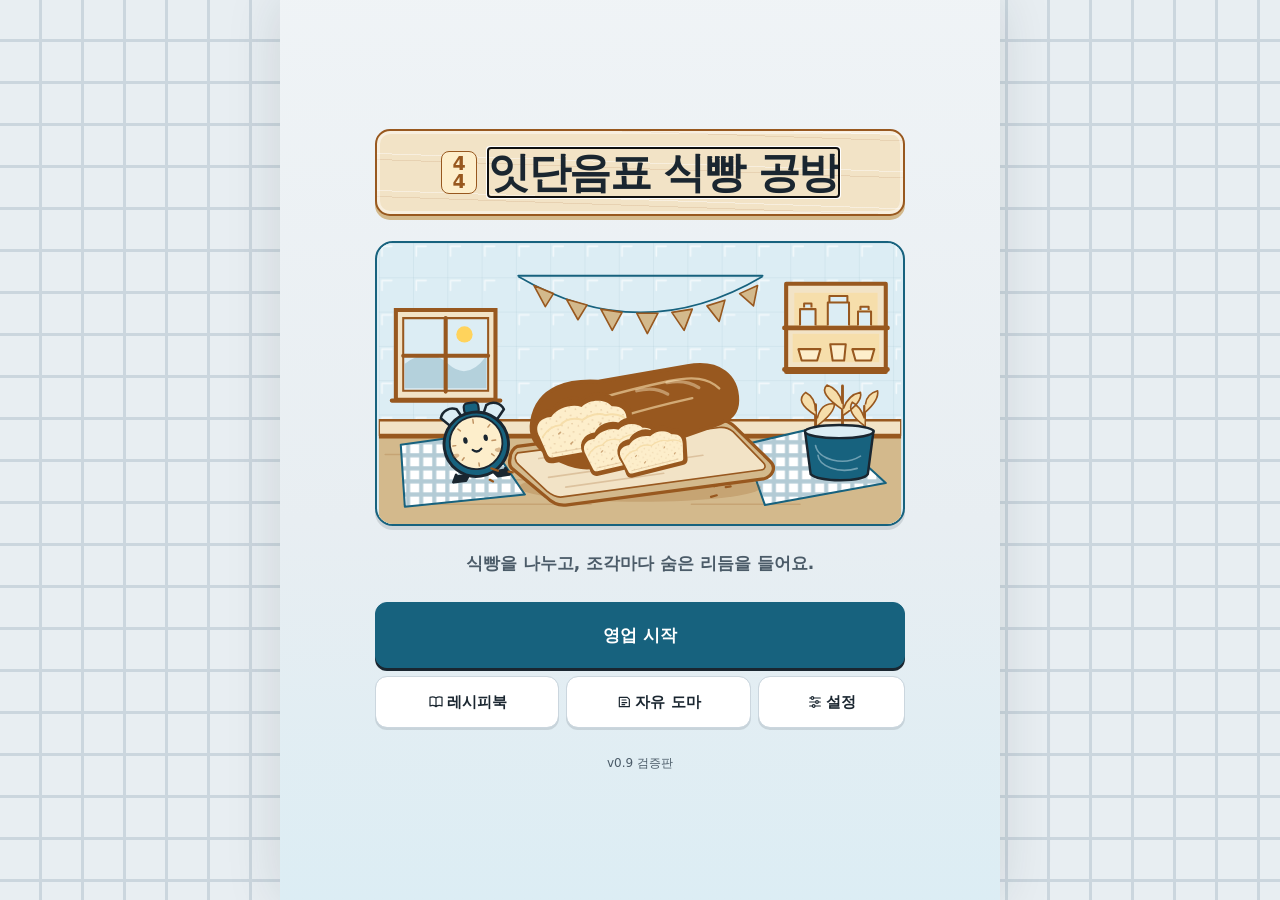
==== index.html @ 9834236e "Implement Tuplet White Bread Workshop v0.9" ====
<!DOCTYPE html>
<html lang="ko">
<head>
<meta charset="utf-8">
<meta name="viewport" content="width=device-width, initial-scale=1">
<link rel="icon" href="data:,">
<title>잇단음표 식빵 공방</title>
<style>
:root{
  /* 배치: 한 화면. HUD → 주문 카드 → 선반(실제 비율) → 도마(남는 높이) → 판독 줄 → 조작부(94px 고정). 밝은 조리대 한 가지 테마 */
  --counter:#e8eef2; --panel:#ffffff; --line:#cbd6de;
  --ink:#1a2630; --ink-2:#4b5b68;
  --board:#f2e3c6; --board-edge:#d3b98c;
  --crust:#98581f; --crumb:#fdeecb; --crumb-2:#f6deab; --lit:#ffd35c;
  --steel:#17627e; --steel-soft:#dcedf4;
  --good:#256f43; --warn:#8f5000; --bad:#ab3626;
  --font:system-ui,-apple-system,"Apple SD Gothic Neo","Malgun Gothic","Noto Sans KR",sans-serif;
  color-scheme:light;
}
*{box-sizing:border-box}
html,body{height:100%;margin:0}
body{background:var(--counter);color:var(--ink);font:15px/1.4 var(--font);word-break:keep-all;overflow-wrap:anywhere;-webkit-text-size-adjust:100%;overscroll-behavior:none}
p,h1,ol{margin:0}
[hidden]{display:none!important}
button{font:inherit;color:inherit;cursor:pointer;touch-action:manipulation;-webkit-tap-highlight-color:transparent}
button:focus-visible,input:focus-visible{outline:3px solid #e8961c;outline-offset:2px}

#app{position:relative;height:100%;max-width:720px;margin:0 auto;padding:8px 12px;display:grid;grid-template-rows:44px auto auto minmax(0,340px) auto 94px;align-content:space-between;gap:8px}
#app.tight{gap:6px;padding:6px 10px}

.hud{display:flex;align-items:center;gap:8px;min-width:0}
.hud strong{font-size:15px;white-space:nowrap}
.dots{display:flex;gap:4px;list-style:none;padding:0;flex:1;min-width:0}
.dots li{width:12px;height:12px;border-radius:50%;border:1.5px solid var(--ink-2);flex:none}
.dots li.cur{border-color:var(--steel);box-shadow:0 0 0 2.5px var(--steel-soft)}
.dots li.full{background:var(--ink);border-color:var(--ink)}
.dots li.half{background:linear-gradient(90deg,var(--ink) 50%,transparent 50%);border-color:var(--ink)}
.chip{height:44px;padding:0 10px;border-radius:22px;border:1.5px solid var(--warn);background:#fff3df;color:var(--warn);font-size:13px;font-weight:700;white-space:nowrap}
@media (max-width:419px){.hud.nosound strong{display:none}}
.icon{min-width:52px;height:44px;border-radius:10px;border:1.5px solid var(--line);background:var(--panel);font-size:13px;font-weight:700}

.order{background:var(--panel);border:1px solid var(--line);border-radius:12px;padding:6px 10px;display:grid;grid-template-columns:auto minmax(0,1fr) auto;gap:8px;align-items:center;min-height:56px}
.tag{font-size:12px;font-weight:800;color:var(--steel);background:var(--steel-soft);border-radius:6px;padding:3px 6px;white-space:nowrap}
.otext{font-size:15px;font-weight:800;line-height:1.3}
.oside{display:flex;align-items:center}
.oscore{width:104px;height:48px;display:block}
.mini{height:44px;padding:0 12px;border-radius:10px;border:1.5px solid var(--steel);background:var(--panel);color:var(--steel);font-weight:800;font-size:14px;white-space:nowrap}
.mini:disabled{color:var(--ink-2);border-color:var(--line)}
#app.tight .order{min-height:50px;padding:4px 10px}
#app.tight .otext{font-size:14px}

.shelf{background:var(--panel);border:1px solid var(--line);border-radius:12px;padding:5px 8px;display:grid;gap:1px}
.srow{display:grid;grid-template-columns:86px minmax(0,1fr);gap:8px;align-items:center;height:18px;width:100%;padding:0 4px;border:1.5px solid transparent;border-radius:7px;background:none;text-align:left}
.srow:disabled{color:inherit;cursor:default;opacity:1}
.srow .nm{font-size:12px;font-weight:700;white-space:nowrap}
.srow[aria-pressed="true"]{border-color:var(--steel);background:var(--steel-soft)}
.shelf.pick .srow{height:44px}
.track{position:relative;height:12px;display:block}
.shelf.pick .track{height:22px}
.bar{position:absolute;left:0;top:0;bottom:0;background:var(--crumb);border:2px solid var(--crust);border-radius:5px 5px 3px 3px}
.sruler{display:grid;grid-template-columns:86px minmax(0,1fr);gap:8px;padding:0 5.5px}
#app.tight .srow{height:16px}
#app.tight .shelf.pick .srow{height:38px}
#app.tight .sruler{display:none}

.board{background:var(--board);border:1.5px solid var(--board-edge);border-radius:12px;padding:8px 12px;display:flex;flex-direction:column;justify-content:center;gap:5px;min-height:0;overflow:hidden}
.empty{text-align:center;color:var(--ink-2);font-size:14px;border:1.5px dashed var(--board-edge);border-radius:10px;padding:18px 8px}
.mold{display:flex;height:26px;flex:none}
.mold span{flex:1;min-width:0;border:1.5px dashed var(--ink-2);border-left-width:0;display:grid;place-items:center;font-size:12px;font-weight:700;color:var(--ink-2);white-space:nowrap;overflow:hidden}
.mold span:first-child{border-left-width:1.5px;border-radius:6px 0 0 6px}
.mold span:last-child{border-radius:0 6px 6px 0}
.mold span:only-child{border-radius:6px}
.lane{position:relative;height:60px;flex:none;margin-top:9px}
.loaf{position:absolute;top:0;bottom:0;background:var(--crumb);border-radius:12px 12px 6px 6px;overflow:hidden;border:0;padding:0}
.loaf::after{content:"";position:absolute;inset:0;border:3px solid var(--crust);border-radius:inherit;pointer-events:none}
.loaf.focus::after{border-color:var(--steel)}
.slice{position:absolute;top:0;bottom:0;display:grid;place-items:center;font-size:12px;font-weight:800;font-style:normal;font-variant-numeric:tabular-nums;white-space:nowrap;border-top:8px solid hsl(var(--hue) 55% 44%)}
.slice:nth-child(even){background:var(--crumb-2)}
.slice.num{font-size:16px;border-top-width:0}
.loaf.on,.loaf.on .slice,.slice.on{background:var(--lit)}
.mark{position:absolute;top:0;bottom:0;width:0;border-left:2px dashed var(--steel);margin-left:-1px;pointer-events:none}
.mark.solid{border-left:3px solid var(--ink);margin-left:-1.5px}
.lane.noguide .mark{display:none}
.kc{position:absolute;left:50%;bottom:5px;transform:translateX(-50%);padding:0 5px;border-radius:6px;background:var(--crumb);white-space:nowrap;font-size:12px;font-weight:800;font-style:normal;pointer-events:none}
.dev{position:absolute;top:3px;bottom:3px;opacity:.6}
.dev.thick{background:#e0902a}
.dev.thin{background:#58a6c8}
.cut{position:absolute;top:-4px;bottom:-4px;width:3px;margin-left:-1.5px;background:var(--ink);border-radius:2px}
.cursor{position:absolute;top:-6px;bottom:-6px;left:0;width:3px;margin-left:-1.5px;background:var(--steel);border-radius:2px}
.cursor::before{content:"";position:absolute;left:-5px;top:-7px;border:6.5px solid transparent;border-top-color:var(--steel)}
.board:not(.run) .cursor{display:none}
.ghost{height:22px;flex:none;border:1.5px dashed var(--bad);border-radius:6px;color:var(--bad);font-size:12px;font-weight:800;display:grid;place-items:center;white-space:nowrap;overflow:hidden}
.ruler{position:relative;height:20px;flex:none;border-top:1.5px solid var(--ink-2)}
.ruler span{position:absolute;top:0;transform:translateX(-50%);font-size:12px;font-weight:700;color:var(--ink-2);padding-top:4px;line-height:1.2;font-variant-numeric:tabular-nums;white-space:nowrap}
.ruler span::before{content:"";position:absolute;left:50%;top:0;height:4px;border-left:1.5px solid var(--ink-2)}
.ruler span:first-child{transform:none}
.ruler span:first-child::before{left:0}
.ruler span:last-child{transform:translateX(-100%)}
.ruler span:last-child::before{left:100%}
.sruler .ruler{height:16px}
.score{display:block;width:100%;height:50px;flex:none;overflow:visible}
#app:not(.roomy) .board.pick .lane{height:46px}
#app.tight .board.pick .lane{height:42px}
#app.roomy .lane{height:84px}
#app.roomy .mold{height:30px}

.readout{min-height:40px;padding:0 4px;font-size:13.5px;line-height:1.4;font-weight:600;display:flex;align-items:center}
.readout.good{color:var(--good)}
.readout.bad{color:var(--bad)}
.readout.warn{color:var(--warn)}

.controls{height:94px;display:grid;align-items:center}
.grp{display:grid;gap:8px;align-items:center}
#cMark{grid-template-columns:52px minmax(0,1fr) 52px 96px}
#cYesNo,#cDeliver{grid-template-columns:1fr 1fr}
#cLabel{grid-template-columns:repeat(3,minmax(0,1fr));gap:6px}
#cSlice{grid-template-columns:minmax(0,1fr) 104px}
.btn{min-height:52px;padding:0 8px;border-radius:12px;border:1.5px solid var(--line);background:var(--panel);font-weight:800;font-size:15px}
.btn.pri{background:var(--steel);border-color:var(--steel);color:#fff}
.btn:disabled{color:#73808c;background:#eef2f5;border-color:var(--line);cursor:default}
.sq{width:52px;height:52px;border-radius:12px;border:1.5px solid var(--line);background:var(--panel);font-size:24px;font-weight:700;line-height:1}
.sq.sm{width:44px;height:44px}
.mout{text-align:center;font-weight:800;font-size:15px;font-variant-numeric:tabular-nums}
.lab{min-height:88px;padding:4px 3px;display:grid;grid-template-rows:48px auto;justify-items:center;align-items:center;border-radius:12px;border:1.5px solid var(--line);background:var(--panel)}
.lab svg{width:100%;height:48px;display:block}
.lab span{font-size:12px;font-weight:700;line-height:1.2;text-align:center}
.lab:disabled{background:#eef2f5;color:#73808c;cursor:default}
.pad{height:94px;border:0;border-radius:14px;background:var(--steel);color:#fff;font-size:20px;font-weight:800;line-height:1.2;user-select:none;-webkit-user-select:none}
.pad small{display:block;font-size:12.5px;font-weight:600;margin-top:4px;color:#d7ebf3}
.pad.live{background:var(--ink)}
.side{display:grid;gap:6px}
.side .btn{min-height:44px;font-size:14px}

.sheet{position:absolute;left:12px;right:12px;top:58px;background:var(--panel);border:1.5px solid var(--ink-2);border-radius:14px;padding:8px 12px;display:grid;gap:2px;z-index:5}
.sheet .row{display:flex;align-items:center;gap:10px;min-height:48px;font-size:14px;font-weight:600}
.sheet label{display:flex;align-items:center;gap:10px;min-height:44px}
.sheet input{width:22px;height:22px;accent-color:var(--steel)}
.sheet output{min-width:52px;text-align:center;font-weight:800;font-variant-numeric:tabular-nums}
.foot{color:var(--ink-2);font-size:12px;font-weight:400}
.screen{position:absolute;inset:0;background:var(--counter);padding:16px;display:flex;flex-direction:column;gap:10px;z-index:6;overflow:auto}
.screen h1{font-size:22px}
.screen ol{list-style:none;padding:0;display:grid;gap:4px}
.screen li{background:var(--panel);border:1px solid var(--line);border-radius:10px;padding:8px 10px;display:grid;grid-template-columns:minmax(0,1fr) auto;gap:8px;font-size:14px}
.screen li b{font-variant-numeric:tabular-nums;white-space:nowrap}
.screen .pass b:last-child{color:var(--good)}
.screen .fail b:last-child{color:var(--bad)}
.days{display:grid;gap:8px}
#testReport{width:100%;font:13px/1.5 ui-monospace,Menlo,Consolas,monospace;padding:8px;border:1.5px solid var(--line);border-radius:10px;background:var(--panel);color:var(--ink)}
.rotate{position:fixed;inset:0;z-index:9;background:var(--counter);display:grid;place-items:center;padding:24px;text-align:center;font-size:18px;font-weight:800}
#cScene{grid-template-columns:1fr 1fr}
.refrow{position:relative;height:24px;flex:none}
.refrow .loaf{border-radius:8px 8px 4px 4px}
.board.join .lane{margin-top:3px}
.board.join .empty{padding:8px}
.cap{font-size:12px;font-weight:700;color:var(--ink-2);line-height:1.25}
.board.scene{gap:3px}
#app .board.scene .lane{height:34px;margin-top:0}
#app.roomy .board.scene .lane{height:44px}
.loaf.asmold{background:transparent}
.loaf.asmold::after{border:1.5px dashed var(--ink-2)}
.loaf.asmold .slice{background:transparent;border-top-width:0;color:var(--ink-2)}
.loaf.asmold .mark{border-left:1.5px dashed var(--ink-2)}

/* Workshop artwork and finishing. The six workbench rows keep their original sizing. */
:root {
  --paper: color-mix(in srgb, var(--crumb) 42%, var(--panel));
  --ink-shadow: color-mix(in srgb, var(--ink) 13%, transparent);
  --wood-grain: color-mix(in srgb, var(--crust) 12%, transparent);
  --wood-glint: color-mix(in srgb, var(--panel) 43%, transparent);
  --motion-loaf: 300ms;
  --motion-mark: 120ms;
  --motion-slice: 200ms;
  --motion-card: 400ms;
  --motion-stamp: 250ms;
  --motion-knife: 80ms;
}
html { overflow: hidden; }
body {
  background-color: var(--counter);
  background-image: linear-gradient(90deg, transparent 94%, var(--line) 94%), linear-gradient(transparent 94%, var(--line) 94%);
  background-size: 42px 42px;
}
#app { background: var(--counter); box-shadow: 0 0 52px var(--ink-shadow); }
button:focus-visible, input:focus-visible, select:focus-visible {
  outline: 2px solid var(--ink);
  outline-offset: 2px;
  box-shadow: 0 0 0 2px var(--lit);
}
button:active:not(:disabled) { box-shadow: inset 0 2px 0 var(--ink-shadow); }
.icon, .btn, .mini, .chip, .sq, .lab { background-clip: padding-box; }
.btn, .icon, .sq, .lab {
  box-shadow: 0 2px 0 var(--ink-shadow);
}
.btn.pri { box-shadow: 0 3px 0 var(--ink); }
.btn:disabled, .lab:disabled { color: var(--ink-2); box-shadow: none; }
.icon { flex: none; }
.order, .shelf { box-shadow: 0 2px 0 var(--ink-shadow); }
.order {
  background-image: linear-gradient(90deg, var(--steel-soft) 3px, transparent 3px);
}
.tag {
  display: inline-flex;
  align-items: center;
  gap: 4px;
  justify-content: center;
}
.i {
  display: inline-block;
  width: 18px;
  height: 18px;
  flex: none;
  vertical-align: -.23em;
}
:is(.btn,.mini,.chip,.icon) > .i { margin-right: 4px; }
.tag .i { width: 15px; height: 15px; }
.shelf {
  background-color: var(--paper);
  background-image: repeating-linear-gradient(0deg, transparent 0 11px, var(--wood-grain) 11px 12px, transparent 12px 27px);
}
.srow .track {
  background-image: repeating-linear-gradient(90deg, transparent 0 calc(25% - 1px), var(--wood-grain) calc(25% - 1px) 25%);
}
.bar {
  background-color: var(--crumb);
  background-image:
    radial-gradient(ellipse 1.6px 1px at 21% 35%, var(--wood-grain) 98%, transparent),
    radial-gradient(ellipse 1.4px 1.2px at 68% 61%, var(--wood-grain) 98%, transparent),
    linear-gradient(0deg, var(--crumb-2), var(--crumb) 48%, var(--crumb));
  background-size: 17px 13px, 19px 14px, 100% 100%;
  box-shadow: inset 0 1px 0 var(--wood-glint);
  border-radius: 7px 7px 4px 4px;
}
.board {
  background-color: var(--board);
  background-image:
    repeating-linear-gradient(2deg, transparent 0 13px, var(--wood-grain) 13px 14px, transparent 14px 19px, var(--wood-glint) 19px 20px, transparent 20px 42px),
    linear-gradient(115deg, var(--board), var(--crumb) 46%, var(--board));
  border-radius: 17px;
  box-shadow: inset 0 0 0 3px var(--wood-glint), inset 0 -4px 0 var(--board-edge), 0 3px 0 var(--ink-shadow);
}
.board .empty {
  background: var(--paper);
  border-color: var(--crust);
}
.mold span {
  background: color-mix(in srgb, var(--panel) 30%, transparent);
  border-color: var(--crust);
  color: var(--ink);
}
.ghost {
  background: repeating-linear-gradient(-35deg, transparent 0 8px, var(--wood-glint) 8px 12px);
}
.loaf:not(.asmold), .loaf:not(.asmold) .slice {
  background-image:
    radial-gradient(ellipse 1.3px 1px at 20% 40%, var(--wood-grain) 97%, transparent),
    radial-gradient(ellipse 1.7px 1.2px at 66% 75%, var(--wood-grain) 97%, transparent);
  background-size: 14px 11px, 22px 16px;
}
.loaf:not(.asmold) {
  box-shadow: inset 0 -5px 0 var(--wood-grain), 0 2px 0 var(--wood-grain);
  border-radius: 16px 16px 8px 8px;
}
.loaf:not(.asmold)::after { box-shadow: inset 0 0 0 2px var(--wood-glint); }
.loaf .slice { box-shadow: inset 1px 0 0 var(--wood-glint); }
.loaf.asmold .slice { box-shadow: none; }
.refrow .loaf { border-radius: 8px 8px 4px 4px; }
.cursor { z-index: 1; pointer-events: none; }
.cursor:has(.cursor-blade)::before { display: none; }
.cursor-blade {
  position: absolute;
  top: -17px;
  left: 50%;
  width: 20px;
  height: 24px;
  transform: translateX(-50%);
}
.readout-row {
  display: flex;
  align-items: center;
  gap: 4px;
  min-height: 40px;
}
.readout-row .readout { padding-left: 0; }
.readout-timer {
  display: none;
  width: 34px;
  height: 34px;
  flex: none;
}
.readout-row:not(:has(.good,.bad)) .readout-normal,
.readout-row:has(.good) .readout-happy,
.readout-row:has(.bad) .readout-puzzled { display: block; }
.pad-timer { width: 31px; height: 30px; display: none; vertical-align: middle; margin-right: 3px; }
.pad.live .pad-timer { display: inline-block; }
.pad.live { box-shadow: inset 0 0 0 2px var(--steel); }
.sheet {
  box-shadow: 0 5px 20px var(--ink-shadow);
  max-height: calc(100% - 70px);
  overflow: auto;
}
.screen-head, .extras-head {
  display: flex;
  align-items: center;
  gap: 12px;
  justify-content: space-between;
  flex: none;
}
.screen-head .btn { min-height: 44px; white-space: nowrap; }
.screen h1, .screen h2 { line-height: 1.18; letter-spacing: -.035em; }
.screen-actions {
  display: flex;
  flex: none;
  gap: 8px;
}
.screen-actions > .btn { flex: 1; }
.title-screen {
  justify-content: center;
  align-items: center;
  gap: clamp(11px, 2.3vh, 23px);
  padding: clamp(16px, 4vw, 36px);
  background:
    linear-gradient(180deg, color-mix(in srgb, var(--panel) 32%, var(--counter)), var(--counter) 58%, var(--steel-soft));
  overflow: hidden;
}
.shop-sign {
  display: flex;
  align-items: center;
  justify-content: center;
  gap: 11px;
  flex: none;
  width: 100%;
  max-width: 530px;
  padding: clamp(9px, 1.9vh, 20px) 10px;
  background-color: var(--board);
  background-image: repeating-linear-gradient(2deg, transparent 0 17px, var(--wood-grain) 17px 18px, transparent 18px 23px, var(--wood-glint) 23px 24px, transparent 24px 37px);
  border: 2px solid var(--crust);
  border-radius: 15px;
  box-shadow: inset 0 0 0 3px var(--wood-glint), 0 4px 0 var(--board-edge);
}
.screen .shop-sign h1 {
  font-size: clamp(22px, 6.35vw, 42px);
  font-weight: 900;
  white-space: nowrap;
}
.time-signature {
  display: grid;
  grid-template-rows: auto auto;
  justify-items: center;
  align-content: center;
  flex: none;
  min-width: 36px;
  min-height: 42px;
  padding: 3px 8px;
  border: 1px solid var(--crust);
  border-radius: 8px;
  color: var(--crust);
  background: var(--crumb);
  font-weight: 900;
  font-size: 19px;
  line-height: .85;
}
.time-signature span + span { margin-top: 2px; }
.workshop-art {
  width: 100%;
  max-width: 530px;
  height: auto;
  max-height: min(40vh, 286px);
  display: block;
  flex: none;
  aspect-ratio: 640 / 344;
  background: var(--steel-soft);
  border: 2px solid var(--steel);
  border-radius: 18px;
  box-shadow: 0 4px 0 var(--ink-shadow);
}
.title-copy {
  width: 100%;
  max-width: 530px;
  color: var(--ink-2);
  font-weight: 650;
  text-align: center;
  font-size: clamp(14px, 3.75vw, 17px);
}
.title-actions {
  flex-direction: column;
  width: 100%;
  max-width: 530px;
  margin-top: 2px;
}
.title-actions > .btn {
  flex: none;
  min-height: clamp(52px, 8vh, 66px);
  font-size: 17px;
}
.title-secondary { display: grid; gap: 7px; grid-template-columns: 1fr 1fr .8fr; }
.title-secondary .btn { min-height: 48px; font-size: clamp(12px, 3.75vw, 15px); white-space: nowrap; padding-inline: 4px; }
.title-secondary .i { width: 16px; height: 16px; margin-right: 3px; }
.title-version { margin-top: 1px; }
.map-screen, .close-screen {
  overflow: hidden;
  background-image: linear-gradient(160deg, color-mix(in srgb, var(--panel) 46%, var(--counter)), var(--counter) 41%, var(--steel-soft));
}
.day-map { gap: clamp(5px, 1vh, 8px); }
.day-map > * { min-height: 52px; }
.day-card {
  display: grid;
  grid-template-columns: auto minmax(0, 1fr) auto;
  align-items: center;
  gap: 8px;
  padding: 5px 10px;
  border: 1.5px solid var(--line);
  border-radius: 13px;
  text-align: start;
  background: var(--panel);
  color: var(--ink);
}
.day-card[disabled], .day-card.locked {
  color: var(--ink-2);
  background: color-mix(in srgb, var(--panel) 48%, var(--counter));
  border-style: dashed;
  cursor: default;
}
.day-card:is(.current,.recommended,.next,.next-up,.suggested,[aria-current="step"],[data-next="true"]) {
  border-color: var(--steel);
  background: var(--steel-soft);
  box-shadow: inset 4px 0 var(--steel);
}
.day-card strong { line-height: 1.25; }
.day-card .foot { line-height: 1.25; }
.close-screen .screen-head { min-height: 54px; }
.close-timer { width: 56px; height: 54px; }
#closeSum {
  min-height: 39px;
  border: 1px solid var(--board-edge);
  border-radius: 10px;
  background: var(--paper);
  font-weight: 800;
  padding: 7px 10px;
}
#closeStamp { flex: none; }
#closeStamp:empty { display: none; }
.stamp {
  display: inline-flex;
  gap: 7px;
  align-items: center;
  color: var(--good);
  font-weight: 850;
}
.stamp svg { width: 50px; height: 50px; flex: none; }
.stamp.master { color: var(--warn); }
#closeCards {
  margin: 0;
  padding: 0;
  display: flex;
  flex: none;
  gap: 6px;
  flex-wrap: wrap;
  list-style: none;
}
.close-screen #closeCards li {
  display: block;
  padding: 4px 7px;
  background: var(--paper);
  border-color: var(--board-edge);
  font-size: 13px;
}
#closeList { min-height: 0; overflow-y: auto; flex: auto; align-content: start; }
.recipe-card {
  box-shadow: 0 2px 0 var(--ink-shadow);
  background-image: linear-gradient(150deg, var(--panel), var(--paper));
}
.recipe-card.locked { box-shadow: none; }
.book-cover { width: 58px; height: 44px; flex: none; }
.sound-screen {
  justify-content: center;
  align-items: center;
  text-align: center;
  background-image: linear-gradient(160deg, var(--counter), var(--steel-soft));
}
.sound-timer { width: min(124px, 30vw); height: auto; }
.sound-screen .screen-actions { width: 100%; max-width: 500px; }
.calibration-screen .pad { flex: none; }
.extras-head { position: sticky; top: -16px; z-index: 1; background: var(--counter); }
@media (min-width: 525px) {
  .title-secondary .btn { min-height: 52px; }
}
@media (max-width: 359px) {
  .tag .i { display: none; }
  .sound-screen .screen-actions { display: grid; grid-template-columns: 1fr 1fr; }
  .title-secondary .i { width: 14px; height: 14px; }
  .close-screen .screen-actions .btn { font-size: 13px; }
}
@media (max-height: 619px) {
  .map-screen, .close-screen { padding: 12px; gap: 7px; }
  .screen-head h1 { font-size: 20px; }
  .title-screen { padding-block: 12px; }
  .close-screen .screen-head { min-height: 44px; }
  .close-timer { width: 44px; height: 43px; }
  .readout-timer { width: 29px; height: 29px; }
}
@media (min-height: 760px) {
  .title-screen { gap: clamp(20px, 2.8vh, 32px); }
}
@media (min-resolution: 160dpi) {
  .srow .bar { border-width: 1.5px; }
}

/* Motion never changes geometry or the audio clock. */
.loaf.arrive { animation: loaf-arrive var(--motion-loaf) ease-out both; transform-origin: left center; }
.lane.rescale { animation: reveal-length var(--motion-loaf) ease-out both; transform-origin: left center; }
.mark.appear { animation: reveal-marks var(--motion-mark) ease-out both; }
.mark.disappear { animation: hide-marks var(--motion-mark) ease-out forwards; }
.slice.wrong { animation: show-retry var(--motion-slice) ease-out both; }
.cursor.tap .cursor-blade, .cursor-blade.tap { animation: knife-drop var(--motion-knife) ease-in-out both; }
.dev { animation: show-deviation var(--motion-slice) ease-out both; }
#closeStamp .stamp, #closeStamp > svg { animation: stamp-down var(--motion-stamp) ease-out both; }
#closeCards li, .recipe-new { animation: card-open var(--motion-card) ease-out both; }
@keyframes loaf-arrive {
  from { opacity: .5; transform: translateY(-8px) scaleX(.75); }
}
@keyframes reveal-length {
  from { transform: scaleX(var(--from-scale, 1)); }
}
@keyframes reveal-marks { from { opacity: 0; transform: scaleY(.3); } }
@keyframes hide-marks { to { opacity: 0; transform: scaleY(.3); } }
@keyframes show-retry { from { opacity: .54; transform: scaleX(.91); } }
@keyframes knife-drop { 50% { transform: translate(-50%, 7px); } }
@keyframes show-deviation { from { opacity: 0; } }
@keyframes stamp-down { from { opacity: 0; transform: rotate(-8deg) scale(1.27); } }
@keyframes card-open { from { opacity: .35; transform: perspective(400px) rotateY(-77deg); } }
#app[data-motion="reduced"] {
  --motion-loaf: 0ms;
  --motion-mark: 0ms;
  --motion-slice: 0ms;
  --motion-card: 0ms;
  --motion-stamp: 0ms;
  --motion-knife: 0ms;
}
@media (prefers-reduced-motion: reduce) {
  #app:not([data-motion="full"]) {
    --motion-loaf: 0ms;
    --motion-mark: 0ms;
    --motion-slice: 0ms;
    --motion-card: 0ms;
    --motion-stamp: 0ms;
    --motion-knife: 0ms;
  }
}

.sr-only {
  position: absolute;
  width: 1px;
  height: 1px;
  padding: 0;
  margin: -1px;
  clip-path: inset(50%);
  overflow: hidden;
  white-space: nowrap;
  border: 0;
}
.coach {
  position: absolute;
  inset-inline: 12px;
  z-index: 4;
  padding: 6px 10px;
  display: grid;
  grid-template-columns: 30px minmax(0, 1fr);
  align-items: center;
  gap: 4px 7px;
  border: 1px solid var(--crust);
  border-radius: 10px;
  color: var(--ink);
  background: var(--paper);
  box-shadow: 0 2px 0 var(--ink-shadow);
  font-size: 13px;
  font-weight: 750;
  pointer-events: none;
}
.coach::after {
  content: "";
  position: absolute;
  bottom: -5px;
  left: 20px;
  width: 8px;
  height: 8px;
  border-right: 1px solid var(--crust);
  border-bottom: 1px solid var(--crust);
  background: var(--paper);
  transform: rotate(45deg);
}
.coach-timer { width: 30px; height: 29px; }
#coachChoices { grid-column: 2; display: flex; gap: 6px; pointer-events: auto; }
#coachChoices .btn { min-height: 44px; font-size: 13px; }
.day-map {
  display: flex;
  flex-direction: column;
  margin-top: auto;
  margin-bottom: auto;
}
.day-map > .day-card:nth-last-child(2) { margin-inline-start: 1.7%; }
.day-map > .day-card:nth-last-child(3) { margin-inline-start: 3.4%; }
.day-map > .day-card:nth-last-child(4) { margin-inline-start: 5.1%; }
.day-map > .day-card:nth-last-child(5) { margin-inline-start: 6.8%; }
.day-map > .day-card:nth-last-child(6) { margin-inline-start: 8.5%; }
.day-level {
  align-self: stretch;
  display: grid;
  place-items: center;
  min-width: 38px;
  padding: 2px 4px;
  border-radius: 7px;
  background: var(--paper);
  color: var(--ink);
  font-weight: 900;
  font-size: 14px;
  white-space: nowrap;
}
.day-card.suggested .day-level {
  color: var(--panel);
  background: var(--steel);
}
.day-detail {
  min-width: 0;
  display: grid;
  justify-items: start;
}
.day-detail small { color: var(--ink-2); font-size: 12px; line-height: 1.3; font-weight: 650; }
.day-card .stamp { width: 30px; height: 30px; }
#closeStamp { display: flex; align-items: center; gap: 8px; color: var(--good); font-weight: 750; }
#closeStamp:empty { display: none; }
#closeStamp .stamp { width: 45px; height: 45px; }
@media (max-height: 619px) {
  #closeStamp .stamp { width: 40px; height: 40px; }
}

.art-sprite { position: absolute; width: 0; height: 0; overflow: hidden; pointer-events: none; }
.calibration-screen { gap: 12px; }
.calibration-screen .screen-actions { margin-top: 4px; }
@media (max-width: 359px) {
  #openSet .i, #freeBack .i { display: none; }
}
@media (max-width: 359px) and (max-height: 619px) {
  #app.tight .board.pick:has(.ghost) { gap: 4px; padding-block: 5px; }
}
.extras-panel { padding: 16px; }
.extras-head { display: flex; align-items: center; justify-content: space-between; gap: 12px; }
.book-heading { display: flex; align-items: center; gap: 8px; }
.book-cover { width: 46px; height: 35px; flex: none; }
.extras-head .btn { min-height: 44px; flex: none; }
.extras-panel h2 { font-size: 18px; margin: 6px 0 0; }
.recipe-grid { display: grid; grid-template-columns: repeat(2, minmax(0, 1fr)); gap: 8px; }
.recipe-card { background: var(--panel); border: 1px solid var(--line); border-radius: 14px; padding: 10px; display: grid; gap: 7px; align-content: start; min-width: 0; }
.recipe-card h3 { margin: 0; line-height: 1.3; font-size: 15px; }
.recipe-card p { font-size: 13px; }
.recipe-card .btn { min-height: 44px; }
.recipe-card.locked { min-height: 86px; border-style: dashed; }
.recipe-art { height: 30px; position: relative; }
.recipe-score { width: 100%; height: 44px; display: block; }
.book-scenes { display: grid; gap: 6px; }
.book-scenes .btn { text-align: left; padding: 8px 10px; }
.settings-list { display: grid; gap: 6px; }
.setting-row { background: var(--panel); border: 1px solid var(--line); padding: 5px 10px; border-radius: 12px; min-height: 52px; display: flex; align-items: center; justify-content: space-between; gap: 8px; font-size: 14px; }
.setting-row input { accent-color: var(--steel); }
.setting-row input[type=range] { min-width: 50px; width: min(40%, 180px); height: 44px; margin-left: auto; }
.setting-row input[type=checkbox] { width: 22px; height: 22px; }
.setting-row .btn { min-height: 44px; white-space: nowrap; }
.setting-row select { font: inherit; color: var(--ink); background: var(--panel); border: 1px solid var(--line); border-radius: 8px; min-height: 44px; min-width: 0; }
.settings-offset { justify-content: flex-start; }
.settings-offset > span { margin-right: auto; }
.settings-offset output, .free-tempo output { min-width: 48px; text-align: center; white-space: nowrap; font-variant-numeric: tabular-nums; }
.settings-tests { display: grid; padding: 8px 10px; }
.settings-tests h2 { font-size: 15px; margin: 0; }
.settings-tests p, .setting-warning, .extras-version { font-size: 13px; }
.setting-warning, #settingsTestFailures { color: var(--warn); }
.settings-reset { display: flex; align-items: center; gap: 6px; flex-wrap: wrap; }
.settings-reset p { margin-right: auto; }
#app[data-mode=free] #hudTitle { display: block; margin-right: auto; }
#app[data-mode=free] #order { padding-inline: 6px; }
.free-order { grid-column: 1 / -1; display: flex; align-items: center; justify-content: space-between; gap: 6px; width: 100%; }
.free-tempo { display: flex; align-items: center; gap: 4px; }
.free-order .btn, .free-actions .btn { min-height: 44px; font-size: 14px; }
.free-actions { display: grid; grid-template-columns: 44px minmax(42px, 1fr) 44px minmax(84px, 1fr); gap: 6px; align-items: center; }
.free-actions output { text-align: center; font-size: 14px; font-weight: 800; white-space: nowrap; }
.free-compare { grid-template-columns: minmax(105px, 1.5fr) minmax(50px, 1fr) minmax(62px, 1fr); margin-top: 6px; }
.free-compare button[aria-pressed=true] { border-color: var(--steel); background: var(--steel-soft); }
#app[data-mode=free] .board.free-browse .mold { height: 20px; }
#app[data-mode=free] .board.free-browse .lane { height: 32px; margin-top: 0; }
#app[data-mode=free] .board.free-browse:not(.paired) .lane { height: 55px; }
#app:not(.tight)[data-mode=free] .board.free-browse .mold { height: 24px; }
#app.roomy[data-mode=free] .board.free-browse .lane { height: 52px; }
#app.roomy[data-mode=free] .board.free-browse:not(.paired) .lane { height: 70px; }
#app.tight[data-mode=free] .board.free-browse.paired { gap: 3px; padding-block: 4px; }
#app.tight[data-mode=free] .board.free-browse.paired .mold { height: 17px; }
#app.tight[data-mode=free] .board.free-browse.paired .lane { height: 26px; }
.book-scenes small { font-size: 12px; }
</style>
</head>
<body>
<svg xmlns="http://www.w3.org/2000/svg" width="0" height="0" class="art-sprite" aria-hidden="true" focusable="false">
  <defs>
    <pattern id="art-wall" width="42" height="42" patternUnits="userSpaceOnUse">
      <rect width="42" height="42" fill="var(--steel-soft)"/>
      <path d="M0 42V0H42" fill="none" stroke="var(--steel)" stroke-opacity=".14"/>
      <path d="M4 4h12M4 4v12" fill="none" stroke="var(--panel)" stroke-opacity=".63" stroke-width="2" stroke-linecap="round"/>
    </pattern>
    <pattern id="art-linen" width="16" height="16" patternUnits="userSpaceOnUse">
      <rect width="16" height="16" fill="var(--panel)"/>
      <path d="M0 4h16M4 0v16" fill="none" stroke="var(--steel)" opacity=".33" stroke-width="5"/>
    </pattern>
    <pattern id="art-crumb" width="16" height="13" patternUnits="userSpaceOnUse">
      <g fill="var(--crust)" opacity=".24">
        <ellipse cx="3" cy="4" rx="1.5" ry="1.1"/>
        <ellipse cx="12" cy="9" rx="1" ry="1.4"/>
      </g>
    </pattern>
    <symbol id="loaf-art" viewBox="0 0 164 101">
      <path d="M14 62C0 28 21 15 41 17c9-13 33-18 48-8 16-10 39-5 47 8 18 1 25 16 22 33l-7 38c-1 6-4 8-11 8H28c-7 0-10-3-11-9Z" fill="var(--crust)" stroke="var(--crust)" stroke-width="4" stroke-linejoin="round"/>
      <path d="M14 54c-6-18 5-29 23-27 13-13 36-14 49-7 14-10 38-6 46 7 15 2 22 10 19 26l-7 32c-1 3-3 4-7 4H28c-4 0-6-2-7-6Z" fill="var(--crumb)"/>
      <path d="M14 54c-6-18 5-29 23-27 13-13 36-14 49-7 14-10 38-6 46 7 15 2 22 10 19 26l-7 32c-1 3-3 4-7 4H28c-4 0-6-2-7-6Z" fill="url(#art-crumb)"/>
      <path d="M19 55c9-10 20-14 30-13 9-8 22-8 35-2 12-6 27-7 36-1 13-1 24 4 28 9" fill="none" stroke="var(--crumb-2)" stroke-width="3" stroke-linecap="round"/>
      <path d="M29 83h104" stroke="var(--crust)" opacity=".19" stroke-width="2" stroke-linecap="round"/>
      <path d="M44 55l3-2m13 20 3-2m46-19 2-2m17 20 2-2" fill="none" stroke="var(--crust)" opacity=".48" stroke-width="2.5" stroke-linecap="round"/>
    </symbol>
    <symbol id="cutting-knife" viewBox="0 0 40 48">
      <path d="M15 4a3 3 0 0 1 3-3h6a3 3 0 0 1 3 3v15H15Z" fill="var(--steel)" stroke="var(--ink)" stroke-width="1.8" stroke-linejoin="round"/>
      <path d="M11 18h20l-3 18c-1 7-6 10-14 10Z" fill="var(--steel-soft)" stroke="var(--ink)" stroke-width="2.2" stroke-linejoin="round"/>
      <path d="M18 23h8m-8 4h7" stroke="var(--panel)" stroke-width="2" stroke-linecap="round"/>
      <circle cx="21" cy="9" r="2" fill="var(--steel-soft)"/>
    </symbol>
    <symbol id="timer-body" viewBox="0 0 120 116">
      <path d="M27 101l-5 9h17l6-8m50-1 4 9H83l-6-8" fill="var(--ink)" stroke="var(--ink)" stroke-width="4" stroke-linecap="round" stroke-linejoin="round"/>
      <path d="M27 32 17 21a16 16 0 0 1 23-9l5 10m49 10 10-11a16 16 0 0 0-23-9l-5 10" fill="var(--steel-soft)" stroke="var(--ink)" stroke-width="3.5" stroke-linecap="round" stroke-linejoin="round"/>
      <rect x="50" y="6" width="20" height="15" rx="5" fill="var(--steel)" stroke="var(--ink)" stroke-width="3"/>
      <circle cx="60" cy="63" r="44" fill="var(--steel)" stroke="var(--ink)" stroke-width="4"/>
      <circle cx="60" cy="61" r="36" fill="var(--crumb)" stroke="var(--ink)" stroke-width="2.5"/>
      <path d="M60 29v5M28 61h4m50 0h5M60 89v4M38 39l3 3m38 37 3 3M38 82l3-3m38-37 3-3" fill="none" stroke="var(--crust)" stroke-opacity=".6" stroke-width="2" stroke-linecap="round"/>
      <path d="M31 72c-4-1-7 3-4 5s7 0 8-2c0-2-1-3-4-3m57 0c4-1 7 3 4 5s-7 0-8-2c0-2 1-3 4-3" fill="var(--crust)" opacity=".36"/>
    </symbol>
    <symbol id="timer-normal" viewBox="0 0 120 116">
      <use href="#timer-body"/>
      <g fill="var(--ink)"><ellipse cx="46" cy="56" rx="3" ry="4.5"/><ellipse cx="74" cy="56" rx="3" ry="4.5"/></g>
      <path d="M54 70q6 6 12 0" fill="none" stroke="var(--ink)" stroke-width="3" stroke-linecap="round"/>
    </symbol>
    <symbol id="timer-happy" viewBox="0 0 120 116">
      <use href="#timer-body"/>
      <path d="M40 56q6-8 12 0m16 0q6-8 12 0M52 69h16q-8 18-16 0Z" fill="none" stroke="var(--ink)" stroke-width="3" stroke-linecap="round" stroke-linejoin="round"/>
    </symbol>
    <symbol id="timer-puzzled" viewBox="0 0 120 116">
      <use href="#timer-body"/>
      <g fill="var(--ink)"><ellipse cx="46" cy="57" rx="3" ry="4.5"/><ellipse cx="74" cy="56" rx="3" ry="4.5"/></g>
      <path d="M42 47l8 1m19-3 8-3M55 73q4-4 9-1" fill="none" stroke="var(--ink)" stroke-width="3" stroke-linecap="round"/>
    </symbol>
    <symbol id="timer-counting" viewBox="0 0 120 116">
      <use href="#timer-body"/>
      <path d="M40 57q6-8 12 0m16 0q6-8 12 0" fill="none" stroke="var(--ink)" stroke-width="3" stroke-linecap="round"/>
      <ellipse cx="60" cy="73" rx="4" ry="5" fill="var(--ink)"/>
    </symbol>
    <symbol id="stamp-normal" viewBox="0 0 82 82">
      <g transform="rotate(-12 41 41)" fill="none" stroke="currentColor">
        <circle cx="41" cy="41" r="35" stroke-width="3.5"/>
        <circle cx="41" cy="41" r="29" stroke-width="1.5" stroke-dasharray="2 3"/>
        <path d="m27 41 9 9 18-20" stroke-width="5" stroke-linecap="round" stroke-linejoin="round"/>
      </g>
    </symbol>
    <symbol id="stamp-master" viewBox="0 0 82 82">
      <g transform="rotate(-12 41 41)" fill="none" stroke="currentColor" stroke-linejoin="round">
        <circle cx="41" cy="41" r="35" stroke-width="3.5"/>
        <circle cx="41" cy="41" r="29" stroke-width="1.5" stroke-dasharray="2 3"/>
        <path d="m41 25 5 10 11 2-8 8 2 11-10-5-10 5 2-11-8-8 11-2Z" fill="currentColor" stroke-width="2"/>
      </g>
    </symbol>
    <symbol id="book-art" viewBox="0 0 100 74">
      <path d="M6 13Q30 0 50 13 70 0 94 13v54q-24-11-44 1Q30 56 6 67Z" fill="var(--crumb-2)" stroke="var(--crust)" stroke-width="3.5" stroke-linejoin="round"/>
      <path d="M9 13q20-12 41 0 21-12 41 0v48q-22-10-41 2-19-12-41-2Z" fill="var(--crumb)" stroke="var(--crust)" stroke-width="2.5" stroke-linejoin="round"/>
      <path d="M50 14v49M18 25q10-4 20 0M18 33q10-4 20 0m-20 8q10-4 20 0m-20 8q10-4 20 0" fill="none" stroke="var(--crust)" stroke-opacity=".62" stroke-width="2" stroke-linecap="round"/>
      <use href="#loaf-art" x="56" y="22" width="28" height="25"/>
    </symbol>
    <symbol id="workshop" viewBox="0 0 640 344">
      <rect width="640" height="344" fill="url(#art-wall)"/>
      <path d="M0 222h640v122H0z" fill="var(--board-edge)"/>
      <path d="M0 217h640v18H0z" fill="var(--board)" stroke="var(--crust)" stroke-width="3"/>
      <path d="M0 238h640" stroke="var(--crust)" stroke-width="3"/>
      <path d="M8 259h147m39 0h206m22 0h105m-489 31h291m26 0h224m-196 30h133m-485 0h229" fill="none" stroke="var(--crust)" stroke-opacity=".21" stroke-width="2" stroke-linecap="round"/>
      <path d="M21 82h122v110H21z" fill="var(--board)" stroke="var(--crust)" stroke-width="5"/>
      <path d="M30 92h104v89H30z" fill="var(--steel-soft)" stroke="var(--crust)" stroke-width="2.5"/>
      <path d="M32 148q29-22 53 0t47-10v40H32Z" fill="var(--steel)" opacity=".2"/>
      <circle cx="105" cy="112" r="10" fill="var(--lit)"/>
      <path d="M82 92v90m-52-44h104M16 193h133" fill="none" stroke="var(--crust)" stroke-width="5" stroke-linecap="round"/>
      <path d="M499 50h122v108H499Z" fill="var(--board)" stroke="var(--crust)" stroke-width="5" stroke-linejoin="round"/>
      <path d="M509 61h102v42H509z" fill="var(--crumb-2)"/>
      <path d="M507 111h106v35H507z" fill="var(--crumb-2)"/>
      <path d="M497 104h126m-126 51h126" stroke="var(--crust)" stroke-width="6" stroke-linecap="round"/>
      <path d="M516 101V81h19v20m-14-22v-5h9v5m20 22V73h26v28m-24-29v-7h22v7m13 29V84h16v17m-13-19v-4h10v4" fill="var(--steel-soft)" stroke="var(--crust)" stroke-width="2.5" stroke-linejoin="round"/>
      <path d="M514 130h27l-4 14h-19Zm39-6h19l-2 20h-14Zm27 6h27l-4 14h-19Z" fill="var(--crumb)" stroke="var(--crust)" stroke-width="2.5" stroke-linejoin="round"/>
      <path d="M171 40h299" stroke="var(--steel)" stroke-width="2.5" stroke-linecap="round"/>
      <path d="M171 41q150 88 299 0" stroke="var(--steel)" stroke-width="2" fill="none"/>
      <path d="m190 52 14 26 10-16Zm40 17 14 25 11-18Zm42 12 14 26 12-22Zm44 5 13 25 13-25Zm43-1 15 22 10-26Zm43-8 15 19 7-26Zm40-15 17 15 5-25Z" fill="var(--board-edge)" stroke="var(--crust)" stroke-width="2" stroke-linejoin="round"/>
      <path d="M27 247 128 233l51 75-147 15Z" fill="url(#art-linen)" stroke="var(--steel)" stroke-width="2.5" stroke-linejoin="round"/>
      <path d="M447 247 545 224l76 70-148 27Z" fill="url(#art-linen)" stroke="var(--steel)" stroke-width="2.5" stroke-linejoin="round"/>
      <ellipse cx="320" cy="299" rx="148" ry="18" fill="var(--crust)" opacity=".22"/>
      <path d="M161 263c0-6 4-12 9-14l245-32c8-1 15 2 21 8l43 42c9 8 3 19-8 22l-242 32c-10 1-17-3-24-10l-42-35c-4-4-3-9-2-13Z" fill="var(--board-edge)" stroke="var(--crust)" stroke-width="4"/>
      <path d="m170 257 247-31c8-1 12 1 17 5l37 38c4 4 2 9-3 9l-243 33c-7 1-13-2-19-7l-34-32c-6-5-6-11-2-15Z" fill="var(--board)" stroke="var(--crust)" stroke-width="2" stroke-linejoin="round"/>
      <path d="m196 264 100-13m-88 36 189-27m-168 39 120-17" fill="none" stroke="var(--crust)" stroke-opacity=".24" stroke-width="2" stroke-linecap="round"/>
      <path d="M207 258c-15-10-22-23-19-40 7-43 48-50 81-48l109-19c39-7 61 12 61 42 0 14-7 23-27 30l-137 48c-23 9-45 1-68-13Z" fill="var(--crust)" stroke="var(--crust)" stroke-width="5" stroke-linejoin="round"/>
      <path d="M218 211c30-16 86-31 138-42 29-6 47-4 61 9m-198 62c38-16 98-35 165-50" fill="none" stroke="var(--crumb-2)" stroke-opacity=".62" stroke-width="3" stroke-linecap="round"/>
      <path d="M316 181c15-4 28-2 38 4m-1-14c15-3 28-1 39 6" fill="none" stroke="var(--crumb)" stroke-opacity=".42" stroke-width="4" stroke-linecap="round"/>
      <g transform="translate(183 181) rotate(-10 55 36)">
        <use href="#loaf-art" width="130" height="92"/>
      </g>
      <g transform="translate(243 214) rotate(-13 50 32)">
        <use href="#loaf-art" width="104" height="69"/>
      </g>
      <g transform="translate(288 224) rotate(-14 46 28)">
        <use href="#loaf-art" width="92" height="60"/>
      </g>
      <g transform="translate(65 190) rotate(-8 54 53)">
        <use href="#timer-normal" width="108" height="104"/>
      </g>
      <path d="M535 252v-54m33 54v-77m27 76v-51" fill="none" stroke="var(--crust)" stroke-width="3.5" stroke-linecap="round"/>
      <path d="M535 211q-27-17-12-28 12 6 12 23m2 18q22-17 21-27-16-2-21 18m31-11q-30-20-19-30 15 5 19 23m1 14q24-16 21-28-15 3-21 20m26 21q-23-17-15-29 10 5 15 20m1-8q17-15 15-26-14 4-15 17" fill="var(--crumb-2)" stroke="var(--crust)" stroke-width="2" stroke-linejoin="round"/>
      <path d="M522 230h84l-7 53c-6 10-60 10-70 0Z" fill="var(--steel)" stroke="var(--ink)" stroke-width="3" stroke-linejoin="round"/>
      <ellipse cx="564" cy="231" rx="42" ry="8" fill="var(--steel-soft)" stroke="var(--ink)" stroke-width="3"/>
      <path d="M535 248c3 17 34 26 55 13m-52-1c1 13 25 23 48 16" fill="none" stroke="var(--steel-soft)" stroke-opacity=".44" stroke-width="2" stroke-linecap="round"/>
      <path d="m138 276 8 3m13 1 5 1m-28 9 4 2m271 6 6-2m-10 15 7-2m11-10 6-1" fill="none" stroke="var(--crust)" stroke-width="2.7" stroke-linecap="round"/>
    </symbol>
    <symbol id="icon-sound" viewBox="0 0 24 24">
      <path d="M4 9h4l5-4v14l-5-4H4Zm13 0a4 4 0 0 1 0 6m2-8a7 7 0 0 1 0 10" fill="none" stroke="currentColor" stroke-width="1.8" stroke-linejoin="round" stroke-linecap="round"/>
    </symbol>
    <symbol id="icon-muted" viewBox="0 0 24 24">
      <path d="M4 9h4l5-4v14l-5-4H4Zm13 1 4 4m-4 0 4-4" fill="none" stroke="currentColor" stroke-width="1.8" stroke-linejoin="round" stroke-linecap="round"/>
    </symbol>
    <symbol id="icon-settings" viewBox="0 0 24 24">
      <path d="M4 6h16M4 12h16M4 18h16" fill="none" stroke="currentColor" stroke-width="1.8" stroke-linecap="round"/>
      <g fill="var(--panel)" stroke="currentColor" stroke-width="1.8"><circle cx="8" cy="6" r="2"/><circle cx="15" cy="12" r="2"/><circle cx="10" cy="18" r="2"/></g>
    </symbol>
    <symbol id="icon-replay" viewBox="0 0 24 24">
      <path d="M5 10a7 7 0 1 1 1 7M5 5v5h5" fill="none" stroke="currentColor" stroke-width="2" stroke-linecap="round" stroke-linejoin="round"/>
    </symbol>
    <symbol id="icon-back" viewBox="0 0 24 24">
      <path d="m11 5-7 7 7 7M4 12h16" fill="none" stroke="currentColor" stroke-width="2" stroke-linejoin="round" stroke-linecap="round"/>
    </symbol>
    <symbol id="icon-machine" viewBox="0 0 24 24">
      <path d="M5 14h14v5H5zM8 14v-4h8v4m-6-4V5h4v5M3 19h18m-4-8 3-4" fill="none" stroke="currentColor" stroke-width="1.8" stroke-linejoin="round" stroke-linecap="round"/>
    </symbol>
    <symbol id="icon-slow" viewBox="0 0 24 24">
      <path d="M5 16a7 7 0 0 1 14 0M12 16l-3-3m-4 5h14" fill="none" stroke="currentColor" stroke-width="1.8" stroke-linecap="round"/>
    </symbol>
    <symbol id="icon-play" viewBox="0 0 24 24"><path d="m8 5 12 7-12 7Z" fill="currentColor" stroke="currentColor" stroke-width="1.6" stroke-linejoin="round"/></symbol>
    <symbol id="icon-chat" viewBox="0 0 24 24"><path d="M5 5h14a2 2 0 0 1 2 2v8a2 2 0 0 1-2 2h-7l-6 4v-4H5a2 2 0 0 1-2-2V7a2 2 0 0 1 2-2Zm2 5h10m-10 3h7" fill="none" stroke="currentColor" stroke-width="1.7" stroke-linecap="round" stroke-linejoin="round"/></symbol>
    <symbol id="icon-score" viewBox="0 0 24 24"><path d="M10 17V6l9-2v10M10 9l9-2M7 19c-2 0-3-1-3-2s2-3 4-3 2 1 2 2-1 3-3 3Zm9-3c-2 0-3-1-3-2s2-3 4-3 2 1 2 2-1 3-3 3Z" fill="none" stroke="currentColor" stroke-width="1.7" stroke-linecap="round" stroke-linejoin="round"/></symbol>
    <symbol id="icon-lock" viewBox="0 0 24 24"><path d="M6 10h12v10H6zM9 10V7a3 3 0 1 1 6 0v3m-3 4v2" fill="none" stroke="currentColor" stroke-width="1.8" stroke-linecap="round" stroke-linejoin="round"/></symbol>
    <symbol id="icon-book" viewBox="0 0 24 24"><path d="M3 5q5-2 9 1 4-3 9-1v13q-5-2-9 1-4-3-9-1Zm9 2v11" fill="none" stroke="currentColor" stroke-width="1.8" stroke-linecap="round" stroke-linejoin="round"/></symbol>
    <symbol id="icon-board" viewBox="0 0 24 24"><path d="M5 5h12l3 3v11H5Zm4 4h6m-6 4h7m-7 3h4" fill="none" stroke="currentColor" stroke-width="1.8" stroke-linecap="round" stroke-linejoin="round"/></symbol>
    <symbol id="icon-arrow" viewBox="0 0 24 24"><path d="M4 12h16m-7-7 7 7-7 7" fill="none" stroke="currentColor" stroke-width="2" stroke-linecap="round" stroke-linejoin="round"/></symbol>
    <symbol id="icon-clock" viewBox="0 0 24 24"><circle cx="12" cy="13" r="7" fill="none" stroke="currentColor" stroke-width="1.8"/><path d="M10 3h4m-2 3V3m0 6v4l3 2" fill="none" stroke="currentColor" stroke-width="1.8" stroke-linecap="round" stroke-linejoin="round"/></symbol>
  </defs>
</svg>
<div id="app">
  <header class="hud" id="hud">
    <button class="icon" id="freeBack" type="button" hidden aria-label="처음으로"><svg class="i" aria-hidden="true"><use href="#icon-back"/></svg>뒤로</button>
    <strong id="hudTitle"></strong>
    <ol class="dots" id="dots" aria-label="주문 진행"></ol>
    <button class="chip" id="soundChip" type="button">소리 켜기</button>
    <button class="icon" id="openSet" type="button" aria-expanded="false" aria-controls="sheet"><svg class="i" aria-hidden="true"><use href="#icon-settings"/></svg>설정</button>
  </header>

  <section class="order" id="order" aria-live="polite">
    <span class="tag" id="orderTag"></span>
    <p class="otext" id="orderText"></p>
    <div class="oside">
      <svg class="oscore" id="orderScore" role="img" hidden></svg>
      <button class="mini" id="orderPlay" type="button" hidden>주문 듣기</button>
    </div>
    <div class="free-order" id="freeOrderControls" hidden>
  <div class="free-tempo" role="group" aria-label="빠르기">
    <button class="sq sm" id="freeTempoDown" type="button" aria-label="빠르기 줄이기">−</button>
    <output id="freeTempo" aria-live="polite">♩=60</output>
    <button class="sq sm" id="freeTempoUp" type="button" aria-label="빠르기 늘리기">+</button>
  </div>
  <button class="btn" id="freeMode" type="button">리듬 썰기</button>
</div>
  </section>

  <section class="shelf" id="shelf" aria-label="선반. 실제 비율"></section>
  <section class="board" id="board" aria-label="도마"></section>
  <div class="readout-row" id="readoutRow">
    <svg class="readout-timer readout-normal" viewBox="0 0 120 116" aria-hidden="true"><use href="#timer-normal"/></svg>
    <svg class="readout-timer readout-happy" viewBox="0 0 120 116" aria-hidden="true"><use href="#timer-happy"/></svg>
    <svg class="readout-timer readout-puzzled" viewBox="0 0 120 116" aria-hidden="true"><use href="#timer-puzzled"/></svg>
    <p class="readout" id="readout" role="status"></p>
  </div>

  <section class="controls" id="controls">
    <div class="grp" id="cPick"><button class="btn pri" id="pickOk" type="button">확정</button></div>
    <div class="grp" id="cMark" hidden>
      <button class="sq" id="minus" type="button" aria-label="칼집 줄이기">−</button>
      <output class="mout" id="markOut"></output>
      <button class="sq" id="plus" type="button" aria-label="칼집 늘리기">+</button>
      <button class="btn pri" id="markOk" type="button">확정</button>
    </div>
    <div class="grp" id="cYesNo" hidden>
      <button class="btn" id="yes" type="button">숫자가 필요해요</button>
      <button class="btn" id="no" type="button">필요 없어요</button>
    </div>
    <div class="grp" id="cLabel" hidden>
      <button class="lab" id="lab0" type="button"></button>
      <button class="lab" id="lab1" type="button"></button>
      <button class="lab" id="lab2" type="button"></button>
    </div>
    <div class="grp" id="cSlice" hidden>
      <button class="pad" id="pad" type="button" aria-label="썰기 탭 패드"><svg class="pad-timer" viewBox="0 0 120 116" aria-hidden="true"><use href="#timer-counting"/></svg><span id="padMain"></span><small id="padSub"></small></button>
      <div class="side">
        <button class="btn" id="machine" type="button"><svg class="i" aria-hidden="true"><use href="#icon-machine"/></svg>기계 썰기</button>
        <button class="btn" id="ship" type="button">납품</button>
      </div>
    </div>
    <div class="grp" id="cDeliver" hidden>
      <button class="btn" id="again" type="button"><svg class="i" aria-hidden="true"><use href="#icon-replay"/></svg><span id="againText">다시 듣기</span></button>
      <button class="btn pri" id="next" type="button">다음 주문</button>
    </div>
    <div class="grp" id="cScene" hidden>
      <button class="btn" id="sceneHear" type="button"><svg class="i" aria-hidden="true"><use href="#icon-sound"/></svg><span id="sceneHearText">들어 보기</span></button>
      <button class="btn pri" id="sceneOk" type="button">알겠어요</button>
    </div>
    <div id="cFree" hidden>
  <div class="free-actions">
    <button class="sq sm" id="freeLess" type="button" aria-label="조각 수 줄이기">−</button>
    <output id="freeCount" for="freeLess freeMore" aria-live="polite"></output>
    <button class="sq sm" id="freeMore" type="button" aria-label="조각 수 늘리기">+</button>
    <button class="btn pri" id="freeHear" type="button">들어 보기</button>
  </div>
  <div class="free-actions free-compare">
    <button class="btn" id="freeCompare" type="button" aria-pressed="false">둘째 덩이</button>
    <button class="btn" id="freeTop" type="button" aria-pressed="true" hidden>윗줄</button>
    <button class="btn" id="freeBottom" type="button" aria-pressed="false" hidden>아랫줄</button>
  </div>
</div>
  </section>

  <section class="sheet" id="sheet" role="dialog" aria-label="설정" hidden>
    <div class="row"><label for="setGuide"><input id="setGuide" type="checkbox" checked>칼집 안내선 보이기</label></div>
    <div class="row"><label for="setSlow"><input id="setSlow" type="checkbox">느리게</label></div>
    <div class="row">
      <span>탭 보정</span>
      <button class="sq sm" id="offMinus" type="button" aria-label="탭 보정 줄이기">−</button>
      <output id="offOut">0ms</output>
      <button class="sq sm" id="offPlus" type="button" aria-label="탭 보정 늘리기">+</button>
    </div>
    <div class="row"><button class="btn" id="openCalib" type="button">박자 맞추기</button><button class="btn" id="quit" type="button">지도로 나가기</button></div>
    <div class="row"><button class="btn" id="closeSet" type="button">닫기</button><span class="foot" id="foot"></span></div>
  </section>

  <section class="screen title-screen" id="title" data-screen="title" aria-labelledby="gameTitle">
    <div class="shop-sign">
      <span class="time-signature" aria-label="4분의 4박자"><span>4</span><span>4</span></span>
      <h1 id="gameTitle" tabindex="-1">잇단음표 식빵 공방</h1>
    </div>
    <svg class="workshop-art" viewBox="0 0 640 344" aria-hidden="true"><use href="#workshop"/></svg>
    <p class="title-copy">식빵을 나누고, 조각마다 숨은 리듬을 들어요.</p>
    <div class="screen-actions title-actions">
      <button class="btn pri" id="start" type="button">영업 시작</button>
      <button class="btn pri" id="resume" type="button" hidden>이어서 영업</button>
      <div class="title-secondary">
        <button class="btn" id="openBook" type="button"><svg class="i" aria-hidden="true"><use href="#icon-book"/></svg>레시피북</button>
        <button class="btn" id="openFree" type="button"><svg class="i" aria-hidden="true"><use href="#icon-board"/></svg>자유 도마</button>
        <button class="btn" id="openSettings" type="button"><svg class="i" aria-hidden="true"><use href="#icon-settings"/></svg>설정</button>
      </div>
    </div>
    <small class="foot title-version">v0.9 검증판</small>
  </section>

  <section class="screen map-screen" id="mapScr" data-screen="map" aria-labelledby="mapTitle" hidden>
    <header class="screen-head"><h1 id="mapTitle" tabindex="-1">영업일</h1><button class="btn" id="mapBack" type="button">처음으로</button></header>
    <div class="days day-map" id="days"></div>
  </section>

  <section class="screen close-screen" id="closeScr" data-screen="close" aria-labelledby="closeTitle" hidden>
    <header class="screen-head"><h1 id="closeTitle" tabindex="-1">마감</h1><svg class="close-timer" viewBox="0 0 120 116" aria-hidden="true"><use id="closeTimer" href="#timer-happy"/></svg></header>
    <p id="closeSum"></p>
    <div id="closeStamp"></div>
    <ul id="closeCards" aria-label="오늘 얻은 카드" hidden></ul>
    <ol id="closeList" aria-label="주문별 기록"></ol>
    <div class="screen-actions">
      <button class="btn pri" id="restart" type="button">다시 영업</button>
      <button class="btn" id="toTitle" type="button">지도로</button>
      <button class="btn" id="nextDay" type="button" hidden>다음 영업일</button>
    </div>
  </section>

  <section class="screen sound-screen" id="soundScr" data-screen="sound" aria-labelledby="soundTitle" hidden>
    <h1 id="soundTitle" tabindex="-1">소리 확인</h1>
    <svg class="sound-timer" viewBox="0 0 120 116" aria-hidden="true"><use href="#timer-normal"/></svg>
    <p id="soundGuide" role="status">소리를 듣고 들리는지 확인해요.</p>
    <div class="screen-actions">
      <button class="btn pri" id="sampleSound" type="button">소리 듣기</button>
      <button class="btn" id="heard" type="button">들려요</button>
      <button class="btn" id="notHeard" type="button">안 들려요</button>
      <button class="btn" id="skipSound" type="button" hidden>그냥 시작</button>
    </div>
  </section>

  <section class="screen calibration-screen" id="calibScr" data-screen="calib" aria-labelledby="calibTitle" hidden>
    <header class="screen-head"><h1 id="calibTitle" tabindex="-1">박자 맞추기</h1><button class="btn" id="calibClose" type="button">닫기</button></header>
    <p>메트로놈에 맞춰 여덟 번 탭해요.</p>
    <button class="pad" id="calibPad" type="button">시작하기</button>
    <p id="calibOut" role="status"></p>
    <div class="screen-actions">
      <button class="btn" id="calibRetry" type="button">다시 하기</button>
      <button class="btn pri" id="calibSave" type="button" disabled>저장하고 닫기</button>
    </div>
  </section>

  <section class="screen" id="errorScr" data-screen="error" aria-label="오류" hidden>
    <h1 tabindex="-1">문제가 생겼어요</h1>
    <button class="btn pri" id="refresh" type="button">새로고침</button>
  </section>

  <div class="coach" id="coach" hidden>
    <svg class="coach-timer" viewBox="0 0 120 116" aria-hidden="true"><use href="#timer-normal"/></svg>
    <p id="coachText"></p>
    <div id="coachChoices" hidden><button class="btn" id="coachYes" type="button">해 볼게요</button><button class="btn" id="coachNo" type="button">나중에</button></div>
  </div>
  <section class="screen extras-panel" id="bookScr" data-screen="book" aria-label="레시피북" hidden>
  <div class="extras-head">
    <h1 class="book-heading"><svg class="book-cover" viewBox="0 0 100 74" aria-hidden="true"><use href="#book-art"/></svg>레시피북</h1>
    <button class="btn" id="bookBack" type="button">처음으로</button>
  </div>
  <p id="bookStamps" role="status"></p>
  <div class="recipe-grid" id="bookCards" aria-label="레시피 카드"></div>
  <h2>발견 장면 다시 보기</h2>
  <div class="book-scenes" id="bookScenes"></div>
</section>
<section class="screen extras-panel" id="setScr" data-screen="settings" aria-label="설정" hidden>
  <div class="extras-head">
    <h1>설정</h1>
    <button class="btn" id="setBack" type="button">처음으로</button>
  </div>
  <p id="setWarning" class="setting-warning" role="status" hidden>이 기기에서는 기록이 저장되지 않아요.</p>
  <div class="settings-list">
    <label class="setting-row" for="settingsVolume">소리 크기 <input id="settingsVolume" type="range" min="0" max="100" step="1"><output id="settingsVolumeOut" for="settingsVolume"></output></label>
    <label class="setting-row" for="settingsMute">음소거 <input id="settingsMute" type="checkbox"></label>
    <label class="setting-row" for="settingsGuide">칼집 안내선 보이기 <input id="settingsGuide" type="checkbox"></label>
    <label class="setting-row" for="settingsSlow">느리게 <input id="settingsSlow" type="checkbox"></label>
    <div class="setting-row"><button class="btn" id="settingsCalib" type="button">박자 맞추기</button></div>
    <div class="setting-row settings-offset">
      <span>탭 보정</span>
      <button class="sq sm" id="settingsOffsetDown" type="button" aria-label="탭 보정 줄이기">−</button>
      <output id="settingsOffset">0ms</output>
      <button class="sq sm" id="settingsOffsetUp" type="button" aria-label="탭 보정 늘리기">+</button>
    </div>
    <label class="setting-row" for="settingsShowMs">오차 수치 보이기 <input id="settingsShowMs" type="checkbox"></label>
    <label class="setting-row" for="settingsMotion">동작 줄이기
      <select id="settingsMotion">
        <option value="system">기기 설정 따르기</option>
        <option value="reduced">줄이기</option>
        <option value="full">줄이지 않기</option>
      </select>
    </label>
    <div class="setting-row"><button class="btn" id="settingsTutorial" type="button">튜토리얼 다시 보기</button><p id="settingsTutorialOut" role="status"></p></div>
    <div class="setting-row settings-tests">
      <h2>자가검사 결과</h2>
      <p id="settingsTests"></p>
      <p id="settingsTestFailures" hidden></p>
    </div>
    <div class="setting-row">
      <button class="btn" id="settingsReset" type="button">데이터 초기화</button>
      <div id="settingsResetConfirm" class="settings-reset" hidden>
        <p>정말 지울까요?</p>
        <button class="btn" id="settingsErase" type="button">지우기</button>
        <button class="btn" id="settingsKeep" type="button">그만두기</button>
      </div>
    </div>
  </div>
  <p class="foot extras-version" id="settingsVersion">v0.9</p>
</section>
  <section class="screen" id="testPage" data-screen="test" aria-label="자가검사" hidden></section>
  <div class="rotate" id="rotate" hidden>세로로 돌려 주세요</div>
</div>

<script id="main">
(() => {
"use strict";
const $ = (id) => document.getElementById(id);

// == 1 THEORY ==
// ── 이론 엔진: 분수로만 계산한다. 수치 표를 두지 않는다 ──
const gcd = (a, b) => (b ? gcd(b, a % b) : Math.abs(a));
const F = (n, d = 1) => { if (d < 0) { n = -n; d = -d; } const g = gcd(n, d) || 1; return { n: n / g, d: d / g }; };
const mul = (a, b) => F(a.n * b.n, a.d * b.d);
const div = (a, b) => F(a.n * b.d, a.d * b.n);
const eq = (a, b) => a.n === b.n && a.d === b.d;
const num = (a) => a.n / a.d;
const str = (a) => (a.d === 1 ? String(a.n) : a.n + "/" + a.d);
const hz = (midi) => 440 * Math.pow(2, (midi - 69) / 12);
const isPow2 = (x) => Number.isInteger(x) && x > 0 && (x & (x - 1)) === 0;
const noteWhole = (den, dots = 0) => F(2 ** (dots + 1) - 1, den * 2 ** dots);  // 온음표 = 1
const toBeats = (whole, beatDen = 4) => mul(whole, F(beatDen));  // 4분음표 = 1박
const kindOf = (T) => (T.n === 1 && isPow2(T.d) ? "binary" : T.n === 3 && isPow2(T.d) ? "ternary" : "other");
function naturalM(T, n) {  // 보통 칸 수: n을 넘지 않는 가장 큰 자연 분할
  const k = kindOf(T);
  if (k === "binary") return 2 ** Math.floor(Math.log2(n));
  if (k === "ternary") return n < 3 ? 3 : 3 * 2 ** Math.floor(Math.log2(n / 3));
  return null;
}
function tupletSpec(T, n, mOverride = null) {
  const m = mOverride ?? naturalM(T, n);
  if (!m) return null;
  const unit = div(T, F(m));
  if (!(unit.n === 1 && isPow2(unit.d))) return null;
  return { T, n, m, unit, unitDen: unit.d, piece: div(T, F(n)), isTuplet: n !== m };
}
const COUNT_KO = { 2: "둘", 3: "셋", 4: "넷", 5: "다섯", 6: "여섯", 7: "일곱" };
const noteKo = (den) => (den === 1 ? "온음표" : den + "분음표");
const beatsKo = (f) => (f.n === 1 && f.d === 2 ? "½" : str(f)) + "박";
const nameKo = (s) => (s.isTuplet ? `${noteKo(s.unitDen)} ${COUNT_KO[s.n]}잇단음표` : `${noteKo(s.unitDen)} ${s.n}개`);
const fmt = (x) => (x === 0.5 ? "½" : String(Math.round(x * 100) / 100));
const hue = (i) => (205 + i * 53) % 360;
const loafBeats = (den) => toBeats(noteWhole(den));
const TbOf = (den) => num(loafBeats(den));
const specOf = (den, n) => tupletSpec(noteWhole(den), n);
const cutPoints = (s) => Array.from({ length: s.n - 1 }, (_, k) => mul(s.piece, F(k + 1)));  // 칼집 자리(온음표 = 1). n조각이면 n−1개(R4)
const onsets = (s) => Array.from({ length: s.n }, (_, k) => mul(s.piece, F(k)));  // 음이 시작하는 자리. n개
const beatSec = (bpm) => 60 / bpm;  // 한 박의 초. 빠르기는 길이(박)를 바꾸지 않는다

// ── 이름표: {den 음표, count 개수, tup 잇단 숫자(없으면 0)} ──


// == 2 LABEL ==
const labelOf = (s) => ({ den: s.unitDen, count: s.n, tup: s.isTuplet ? s.n : 0 });
const labelKo = (l) => (l.tup ? `${noteKo(l.den)} ${COUNT_KO[l.tup]}잇단` : `${noteKo(l.den)} ${l.count}개`);
const sameLabel = (a, b) => a.den === b.den && a.count === b.count && a.tup === b.tup;
function labelBeats(l) {  // 이름표가 차지하는 전체 시간(홑박자). 잇단이면 보통 칸 m개의 길이
  const m = l.tup ? 2 ** Math.floor(Math.log2(l.tup)) : l.count;
  return mul(loafBeats(l.den), F(m));
}
function labelChoices(s) {  // [정답, 오답 1, 오답 2]. 오답은 전체 시간이 덩이와 다르다
  const ok = labelOf(s), n = s.n;
  if (s.isTuplet) return [ok, { den: ok.den, count: n, tup: 0 }, { den: ok.den === 8 ? 4 : ok.den < 8 ? ok.den * 2 : ok.den / 2, count: n, tup: n }];
  return [ok, { den: ok.den / 2, count: n, tup: 0 }, { den: ok.den * 2, count: n, tup: 0 }];
}

// ── 판정: 탭 시각(박)과 덩이별 조각 수만 받는 순수 함수 ──
const tol = (pieceMs, ratio, floor, cap) => Math.max(floor, Math.min(pieceMs * ratio, cap));  // 허용폭: 조각 길이에 비례하되 바닥과 천장을 둔다


// == 3 JUDGE ==
function judge(taps, Tb, ns, beatMs) {
  const R = ns.length, total = Tb * R, cuts = [];
  let edgeTaps = 0;
  for (const b of taps) {
    const e = Math.round(b / Tb), a = ns[Math.min(R - 1, Math.max(0, e - 1))], c = ns[Math.min(R - 1, Math.max(0, e))];
    if (Math.abs(b - e * Tb) <= (Tb / Math.max(a, c)) * 0.25) { edgeTaps++; continue; }  // 덩이 경계(박) 위의 탭은 칼질로 세지 않는다
    if (b > 0 && b < total) cuts.push(b);
  }
  cuts.sort((x, y) => x - y);
  const loaves = [], devs = [];
  for (let q = 0; q < R; q++) {
    const n = ns[q], piece = Tb / n, pm = piece * beatMs;
    const mine = cuts.filter((b) => b > q * Tb && b < (q + 1) * Tb).map((b) => b - q * Tb);
    const edges = [0].concat(mine, [Tb]), widths = edges.slice(1).map((x, i) => x - edges[i]);
    const ok = mine.length + 1 === n;
    if (ok) mine.forEach((b, i) => { const ms = (b - (i + 1) * piece) * beatMs; devs.push({ r: q, k: i + 1, ms, s1: Math.abs(ms) / tol(pm, 0.15, 50, 120), s2: Math.abs(ms) / tol(pm, 0.3, 90, 240) }); });
    loaves.push({ n, pieces: mine.length + 1, widths, ok });
  }
  const countOk = loaves.every((l) => l.ok);
  const mean = devs.length ? devs.reduce((s, d) => s + Math.abs(d.ms), 0) / devs.length : null;
  const worst = devs.length ? devs.reduce((a, d) => (Math.abs(d.ms) > Math.abs(a.ms) ? d : a)) : null;
  const grade = !countOk ? "count" : devs.every((d) => d.s1 <= 1) ? "master" : devs.every((d) => d.s2 <= 1) ? "good" : "rough";
  return { loaves, countOk, mean, worst, grade, edgeTaps };
}
function calibOffset(taps, clicks) {  // 박자 보정: 탭과 가장 가까운 박의 차(ms)의 가운데 값
  const d = [];
  for (const t of taps) {
    let best = null;
    for (const c of clicks) if (best === null || Math.abs(t - c) < Math.abs(best)) best = t - c;
    if (best !== null && Math.abs(best) < 0.25) d.push(best * 1000);
  }
  if (d.length < 4) return null;
  d.sort((a, b) => a - b);
  const m = d.length >> 1;
  return Math.round(d.length % 2 ? d[m] : (d[m - 1] + d[m]) / 2);
}
function rng(seed) { let a = seed >>> 0; return () => { a = (a + 0x6d2b79f5) >>> 0; let t = Math.imul(a ^ (a >>> 15), 1 | a); t = (t + Math.imul(t ^ (t >>> 7), 61 | t)) ^ t; return ((t ^ (t >>> 14)) >>> 0) / 4294967296; }; }
function shuffled(arr, seed) { const r = rng(seed), a = arr.slice(); for (let i = a.length - 1; i > 0; i--) { const j = Math.floor(r() * (i + 1)); [a[i], a[j]] = [a[j], a[i]]; } return a; }

// ── 주문 흐름 계산부: 상태와 주문을 받아 바꿀 값만 돌려준다. 화면과 소리를 만지지 않는다 ──


// == 4 ORDERS ==
// ── 주문: 씨앗만 적는다(R3). 이름, 비율, 보기, 문구 속 수치는 엔진이 만든다 ──
const DENS = [1, 2, 4, 8];  // 선반의 덩이(음표 분모). 온음표부터 8분음표까지
const DAYS = [
  { id: "d0", name: "첫 출근", base: { ask: "pick" }, scenes: {}, seeds: [
    { by: "beats", loaf: 4 }, { by: "beats", loaf: 2 }, { by: "beats", loaf: 1 }, { by: "name", loaf: 8 },
    { by: "join", loaf: 2, join: [4, 2] }, { by: "join", loaf: 4, join: [8, 2] }, { by: "sound", loaf: 2, final: true },
  ] },
  { id: "d1", name: "반으로, 또 반으로", base: { ask: "word", label: "auto", count: true }, scenes: { 4: "S1" }, seeds: [
    { loaf: 4, ns: [2] }, { loaf: 2, ns: [2] }, { loaf: 1, ns: [2] }, { loaf: 4, ns: [4] },
    { loaf: 2, ns: [4] }, { loaf: 8, ns: [2], bpm: 50 }, { loaf: 1, ns: [4], final: true },
  ] },
  { id: "d2", name: "세 조각의 문제", base: { ask: "word", loaf: 4, label: "yesno", mold: true, count: true }, scenes: { 0: "S2", 3: "S3" }, seeds: [
    { ns: [2] }, { ns: [3] }, { ns: [4] }, { ns: [3] }, { ns: [2] }, { ns: [3], guide: false }, { ns: [3], final: true },
  ] },
  { id: "d3", name: "같은 세 조각, 다른 빵", base: { ask: "word", label: "choose", mold: true, count: true }, scenes: { 2: "S4" }, seeds: [
    { loaf: 4, ns: [3] }, { loaf: 2, ns: [3] }, { loaf: 1, ns: [3] }, { loaf: 8, ns: [3], bpm: 50 },
    { loaf: 2, ns: [4] }, { loaf: 2, ns: [3], guide: false }, { loaf: 4, ns: [2] }, { loaf: 1, ns: [3], final: true },
  ] },
  { id: "d4", name: "바꿔 썰기", base: { ask: "word", loaf: 4 }, scenes: {}, seeds: [
    { ns: [2, 2, 2, 2] }, { ns: [3, 3, 3, 3] }, { ns: [2, 2, 3, 3] }, { ns: [2, 3, 2, 3] }, { ns: [2, 3, 4, 3] }, { ns: [4, 3, 2, 3], final: true },
  ] },
  { id: "d5", name: "거꾸로 읽기", base: { mold: true }, scenes: {}, seeds: [
    { ask: "score", loaf: 4, ns: [3] }, { ask: "score", loaf: 2, ns: [3] }, { ask: "score", loaf: 2, ns: [4] }, { ask: "score", loaf: 1, ns: [3] },
    { ask: "sound", loaf: 4, ns: [3] }, { ask: "sound", loaf: 4, ns: [2] }, { ask: "sound", loaf: 2, ns: [3] }, { ask: "sound", loaf: 2, ns: [4], final: true },
  ] },
];
const ORDERS = [];  // 씨앗에 기본값을 채운 주문 43개. id는 "d3-02" 꼴
for (const d of DAYS) d.orders = d.seeds.map((seed, i) => {
  const o = Object.assign({ id: `${d.id}-${String(i + 1).padStart(2, "0")}`, day: d.id, no: ORDERS.length, by: "", ns: [1], label: "", mold: false, count: false, guide: true, bpm: 60, final: false }, d.base, seed);
  if (o.final) { o.count = false; o.guide = false; }  // 마감 주문은 도움이 꺼져 있다
  ORDERS.push(o);
  return o;
});
const dayOf = (id) => DAYS.find((d) => d.id === id) || null;
const orderById = (id) => ORDERS.find((o) => o.id === id) || null;
const SCENES = {  // 발견 장면: 도마에 놓을 줄. mold가 참이면 빵 대신 보통 칸(틀)을 그린다
  S1: { rows: [{ loaf: 4, n: 2 }, { loaf: 2, n: 2 }] },
  S2: { rows: [{ loaf: 4, n: 2, mold: true }, { loaf: 4, n: 3 }, { loaf: 4, n: 4, mold: true }] },
  S3: { rows: [{ loaf: 4, n: 2 }, { loaf: 4, n: 3 }, { loaf: 4, n: 4 }] },
  S4: { rows: [{ loaf: 4, n: 3 }, { loaf: 2, n: 3 }] },
};

const repsOf = (Tb) => (Tb >= 4 ? 1 : Tb >= 2 ? 2 : 4);  // 썰기에 놓는 덩이 수
const sliceNs = (o) => (o.ns.length > 1 ? o.ns : Array(repsOf(TbOf(o.loaf))).fill(o.ns[0]));
const bpmOf = (o, slow) => o.bpm - (slow ? 10 : 0);
const passNeed = (n) => Math.ceil((n * 4) / 5);  // 통과에 필요한 ● 수: 주문 수의 80%(올림)
const recipeKey = (den, n) => den + "/" + n;  // 레시피 카드의 열쇠. "4/3" = 4분음표 덩이 3조각
const choicesOf = (o) => (o.label === "choose" ? shuffled(labelChoices(specOf(o.loaf, o.ns[0])), 7 * o.no + 3) : []);  // 보기 순서는 주문마다 늘 같다
const cardList = () => DENS.map(String).concat(ORDERS.filter((o) => o.ask !== "pick" && o.ns.length === 1).map((o) => recipeKey(o.loaf, o.ns[0])).filter((k, i, a) => a.indexOf(k) === i));

// ── 문구: 수치와 음표 이름은 전부 엔진에서 온다 ──
const TAG = { pick: "고르기", word: "말 주문", score: "악보 주문", sound: "소리 주문" };
const josa = (n, withFinal, without) => ("013678".includes(String(n).slice(-1)) ? withFinal : without);  // 숫자 뒤의 조사(삼을, 이를)
const noteShort = (den) => (den === 1 ? "온" : den + "분");  // 칸이 좁을 때 쓰는 줄인 이름
const ratioKo = (s) => (s.isTuplet ? ` (${s.n}:${s.m})` : " · 일반 분할");
const splitKo = (s) => nameKo(s) + ratioKo(s);
function orderText(o) {
  const b = beatsKo(loafBeats(o.loaf));
  if (o.ask === "pick") {
    if (o.by === "name") return `${noteKo(o.loaf)} 식빵을 골라 주세요.`;
    if (o.by === "join") return `${noteKo(o.join[0])} 식빵 ${o.join[1]}개를 이으면 어느 식빵과 같을까요?`;
    if (o.by === "sound") return "이 소리만큼 긴 식빵을 골라 주세요.";
    return `${b}짜리 식빵을 골라 주세요.`;
  }
  if (o.ask === "score") return "이 악보대로 썰어 주세요.";
  if (o.ask === "sound") return "들리는 대로 썰어 주세요.";
  if (o.ns.length > 1) return `${b} 식빵 ${o.ns.length}개를 차례로 ${o.ns.join(" · ")}조각으로 썰어 주세요.`;
  return `${b} 식빵(${noteKo(o.loaf)})을 같은 크기 ${o.ns[0]}조각으로 썰어 주세요.`;
}
function shelfLabel(o, den, picking) {  // 선반 이름표(D12): 묻는 것을 이름표가 알려 주지 않게 한다
  const nm = noteKo(den), b = beatsKo(loafBeats(den));
  if (picking && o.ask === "pick" && o.by === "beats") return nm;
  if (picking && o.ask === "pick" && o.by === "name") return b;
  return nm + " " + b;
}
function sceneText(id) {  // 발견 장면의 두 문장
  const rows = SCENES[id].rows, sp = rows.map((r) => specOf(r.loaf, r.n));
  if (id === "S1") return ["조각 수는 같은데 길이가 달라요.", "덩이가 길면 조각도 길어요."];
  if (id === "S2") { const s = sp[1], a = noteKo(s.unitDen), b = noteKo(s.unitDen * 2); return [`${s.n}조각은 ${a}보다 짧고 ${b}보다 길어요.`, `딱 맞는 음표가 없어서 ${a}에 숫자 ${s.n}${josa(s.n, "을", "를")} 붙여요.`]; }
  if (id === "S3") { const plain = sp.filter((s) => !s.isTuplet).map((s) => s.n), tup = sp.filter((s) => s.isTuplet).map((s) => s.n); return [`같은 ${beatsKo(loafBeats(rows[0].loaf))}을 ${sp.map((s) => s.n).join(", ")}로 나눴어요.`, `${plain.join("와 ")}는 보통 음표이고 ${tup.join(", ")}에만 숫자가 필요해요.`]; }
  return [`둘 다 ${COUNT_KO[sp[0].n]}잇단이지만 이름이 달라요.`, "이름은 덩이가 정해요."];
}
const sceneCaption = (r) => { const s = specOf(r.loaf, r.n); return r.mold ? `보통 칸 ${s.n}개 · ${noteKo(s.unitDen)}` : splitKo(s); };

// == 5 STATE ==
// ── 상태: setState()로만 바꾼다 ──
let S = {
  screen: "title", day: "d0", idx: 0, results: [], sliced: false, cards: [], dev: false, sum: null,
  phase: "pick", sub: "ready", sel: null, cuts: [0], focus: 0, tries: 0, assisted: false, fix: false, wrong: [], ghost: null,
  label: "", knife: "", ng: false, hearing: false, endedAt: -1e9, scene: "", guideNow: true, msg: { tone: "", text: "" },
  guide: true, slow: false, offset: 0, showMs: true, sheet: false,
  lean: 0, leanHintUsed: false, unlockedNext: false, soundHelp: false,
  calibFrom: "title", calibResult: null, calibMessage: "", calibActive: false,
  free: null, back: "", resetAsk: false,
};
function setState(patch) {
  const next = Object.assign({}, S, patch);
  if (!legal(S, next)) console.error("ST-01 허용하지 않는 전이: " + S.phase + "/" + S.sub + " → " + next.phase + "/" + next.sub);
  S = next;
  render();
}

const FLOW = { scene: ["pick", "mark"], pick: ["mark", "deliver"], mark: ["label", "slice"], label: ["slice"], slice: ["deliver"], deliver: ["scene", "pick", "mark"] };
const SUBS = { ready: ["count", "listen"], count: ["run", "ready"], run: ["result", "ready"], result: ["count"], listen: ["ready"] };
function legal(a, b) {  // 허용하는 전이인가(설계서 4.8절). 영업 화면 안에서, 같은 영업일일 때만 본다
  if (a.screen !== "shift" || b.screen !== "shift" || a.day !== b.day) return true;
  if (a.idx !== b.idx || a.phase !== b.phase) return FLOW[a.phase].includes(b.phase);
  return a.sub === b.sub || SUBS[a.sub].includes(b.sub);
}
function queueOf(n, results) {  // 그날 주문이 나오는 줄(주문 번호). ◐였던 주문은 마감 주문 앞에 한 번 더 나온다
  const head = Array.from({ length: n - 1 }, (_, i) => i);
  const redo = results.length >= n - 1 ? head.filter((i) => results[i].recipe === "half") : [];
  return head.concat(redo, [n - 1]);
}
const baseAt = (S) => { const n = dayOf(S.day).orders.length; return queueOf(n, S.results)[Math.min(S.idx, queueOf(n, S.results).length - 1)]; };
const orderAt = (S) => (S.screen === "free" && S.free ? freeOrder(S.free) : dayOf(S.day).orders[baseAt(S)]);
const isRedo = (S) => { const n = dayOf(S.day).orders.length; return S.idx >= n - 1 && S.idx < queueOf(n, S.results).length - 1; };
const restartBlocked = (nowMs, endedAt) => nowMs - endedAt < 600;  // 썰기가 끝난 직후의 탭이 다시 시작으로 읽히지 않게
function leanNext(lean, worstMs) {
  const direction = worstMs > 60 ? 1 : worstMs < -60 ? -1 : 0;
  if (!direction || (lean && Math.sign(lean) !== direction)) return 0;
  return lean + direction;
}

const say = (tone, text) => ({ tone, text });
const fresh = () => ({ sub: "ready", sel: null, cuts: [0], focus: 0, tries: 0, assisted: false, fix: false, wrong: [], ghost: null, label: "", knife: "", ng: false, hearing: false, endedAt: -1e9, scene: "" });
const SRC = { score: ["악보", "는"], sound: ["원래 소리", "는"], psound: ["소리", "는"], join: ["이어 붙인 식빵", "은"] };
const srcOf = (o) => SRC[o.ask === "pick" ? (o.by === "join" ? "join" : "psound") : o.ask];
const GRADE = { master: "장인", good: "고른 편", rough: "들쭉날쭉", count: "" };
const RANK = { "장인": 3, "고른 편": 2, "들쭉날쭉": 1, "기계": 0.5 };

function enterOrder(S, o) {  // 주문 하나를 시작할 때의 값
  const word = o.ask === "word";
  const text = o.ask === "score" ? "악보를 보고 어느 식빵인지 골라요." : o.ask === "sound" || o.by === "sound" ? "주문을 듣고 어느 식빵인지 골라요." : o.by === "join" ? "이어 붙인 길이와 같은 식빵을 골라요." : o.ask === "pick" ? "선반에서 식빵을 고르고 확정을 눌러요." : o.ns.length > 1 ? "덩이를 탭하면 칼집이 하나씩 늘어요." : "빵을 탭하거나 + 를 눌러 칼집을 내요.";
  return Object.assign(fresh(), { phase: word ? "mark" : "pick", sel: word ? o.loaf : null, cuts: o.ns.map(() => 0), guideNow: S.guide && o.guide, msg: say("", text) });
}
function openAt(S, idx, results) {  // 줄의 idx번째 주문을 연다. 그 앞에 발견 장면이 있으면 장면부터 보여 준다
  const d = dayOf(S.day), n = d.orders.length, q = queueOf(n, results), redo = idx >= n - 1 && idx < q.length - 1, sc = redo ? "" : d.scenes[q[idx]] || "";
  if (sc) return Object.assign(fresh(), { idx, results, phase: "scene", scene: sc, guideNow: S.guide, msg: say("", sceneText(sc)[1]) });
  return Object.assign({ idx, results }, enterOrder(S, d.orders[q[idx]]));
}
const startDay = (S, dayId) => Object.assign({ screen: "shift", day: dayId, sliced: false, cards: [], dev: false, sum: null, lean: 0, leanHintUsed: false }, openAt(Object.assign({}, S, { day: dayId }), 0, []));
const toSlice = (text) => ({ phase: "slice", sub: "ready", label: "", ghost: null, fix: false, wrong: [], endedAt: -1e9, msg: say("good", text) });
const intro = (o) => `${splitKo(specOf(o.loaf, o.ns[0]))}. 이제 박에 맞춰 썰어요.`;

const T = {
  sceneDone: (S) => (S.phase === "scene" ? enterOrder(S, orderAt(S)) : null),
  pick(S, o, den) {
    if (S.phase !== "pick") return null;
    const what = o.ask === "pick" && o.by === "name" ? beatsKo(loafBeats(den)) + "짜리" : noteKo(den);
    return { sel: den, ghost: null, msg: say("", `${what} 식빵을 올렸어요. 맞으면 확정을 눌러요.`) };
  },
  confirmPick(S, o) {
    if (S.phase !== "pick") return null;
    if (S.sel === null) return { msg: say("bad", "선반에서 식빵을 먼저 골라 주세요.") };
    if (S.sel === o.loaf) return o.ask === "pick" ? T.toDeliver(S, o) : { phase: "mark", tries: 0, ghost: null, msg: say("good", "맞아요. 이제 빵을 탭하거나 + 를 눌러 칼집을 내요.") };
    const tries = S.tries + 1, want = loafBeats(o.loaf), got = loafBeats(S.sel);
    if (tries >= 2) return { sel: o.loaf, tries, assisted: true, ghost: null, msg: say("warn", `${noteKo(o.loaf)} 식빵이 ${beatsKo(want)}이에요. 확정을 눌러요.`) };
    if (o.ask === "pick" && o.by === "beats") return { tries, assisted: true, msg: say("bad", `${noteKo(S.sel)} 식빵은 ${beatsKo(got)}이에요. ${beatsKo(want)}짜리를 찾아요.`) };
    if (o.ask === "pick" && o.by === "name") return { tries, assisted: true, msg: say("bad", `고른 식빵은 ${beatsKo(got)}이에요. ${beatsKo(got)}은 ${noteKo(S.sel)}예요. ${noteKo(o.loaf)}를 찾아요.`) };
    const src = srcOf(o), text = `${src[0]}${src[1]} 모두 ${beatsKo(want)}이에요. ${noteKo(S.sel)} 식빵은 ${beatsKo(got)}이라 ${num(got) < num(want) ? "모자라요" : "남아요"}.`;
    return { tries, assisted: true, ghost: o.by === "join" ? null : { beats: num(want), text: `${src[0]} = ${beatsKo(want)}` }, msg: say("bad", text) };
  },
  bump(S, o, j, d) {  // d: +1, −1, 또는 "tap"(하나씩 늘고 끝에서 0으로)
    if (S.phase !== "mark") return null;
    const multi = o.ns.length > 1, max = multi ? 3 : 6, cuts = S.cuts.slice();
    cuts[j] = d === "tap" ? (cuts[j] >= max ? 0 : cuts[j] + 1) : Math.max(0, Math.min(max, cuts[j] + d));
    const k = cuts[j], text = multi ? `${j + 1}번째 덩이에 칼집 ${k}번.` : o.count ? `칼집 ${k}번이면 ${k + 1}조각이에요.` : `칼집 ${k}번.`;
    return { cuts, focus: j, fix: false, msg: say("", text) };
  },
  confirmMark(S, o) {
    if (S.phase !== "mark") return null;
    const j = o.ns.findIndex((n, q) => S.cuts[q] + 1 !== n);
    if (j < 0) {
      if (o.label === "yesno") return { phase: "label", fix: false, tries: 0, wrong: [], msg: say("", "이 조각에 숫자(잇단 표시)가 필요할까요? 틀과 견주어 보세요.") };
      if (o.label === "choose") return { phase: "label", fix: false, tries: 0, wrong: [], msg: say("", "조각들의 이름표를 골라요. 보통 칸의 이름을 보세요.") };
      return toSlice(o.ns.length > 1 ? "칼집을 다 냈어요. 이제 박에 맞춰 썰어요." : intro(o));
    }
    const tries = S.tries + 1, n = o.ns[j], k = S.cuts[j], pre = o.ns.length > 1 ? `${j + 1}번째 덩이: ` : "";
    if (tries >= 2) return { cuts: o.ns.map((x) => x - 1), tries, assisted: true, fix: false, focus: j, msg: say("warn", `${pre}${n}조각이면 칼집은 ${n - 1}번이에요. 고쳐 두었어요. 확정을 눌러요.`) };
    const text = k === n ? `칼집을 ${k}번 내면 ${k + 1}조각이에요. ${n}조각이면 칼집은 ${n - 1}번이에요.` : `전체 시간은 맞아요. 조각 수가 달라요. 지금은 ${k + 1}조각이에요.`;
    return { tries, assisted: true, fix: true, focus: j, msg: say("bad", pre + text) };
  },
  yesNo(S, o, v) {  // v: 참이면 "숫자가 필요해요"
    if (S.phase !== "label" || o.label !== "yesno") return null;
    const s = specOf(o.loaf, o.ns[0]);
    if (v === s.isTuplet) return toSlice(intro(o));
    const text = s.isTuplet ? `한 조각 ${beatsKo(toBeats(s.piece))}은 보통 칸(${beatsKo(toBeats(s.unit))})과 길이가 달라요. 숫자가 필요해요.` : "한 조각이 보통 칸과 길이가 같아요. 숫자가 필요 없어요.";
    return { assisted: true, tries: S.tries + 1, wrong: S.wrong.concat(v ? "y" : "n"), msg: say("bad", text) };
  },
  choose(S, o, i) {  // i: 화면에 놓인 순서(choicesOf)의 번호
    if (S.phase !== "label" || o.label !== "choose") return null;
    const s = specOf(o.loaf, o.ns[0]), l = choicesOf(o)[i];
    if (sameLabel(l, labelOf(s))) return toSlice(intro(o));
    const tot = labelBeats(l), Tw = toBeats(s.T), over = num(tot) > num(Tw);
    const text = `이 음표들은 모두 ${beatsKo(tot)}이라 ${beatsKo(Tw)} 식빵${over ? "보다 길어요" : "에 모자라요"}. ${s.isTuplet && !l.tup ? "숫자가 있어야 들어가요." : "보통 칸의 이름을 보세요."}`;
    return { assisted: true, tries: S.tries + 1, wrong: S.wrong.concat(i), ghost: { beats: num(tot), text: `고른 음표 = ${beatsKo(tot)}` }, msg: say("bad", text) };
  },
  sliced(S, kind, j, nowMs) {  // 썰기 한 번이 끝났을 때. j는 judge()의 결과
    const got = kind === "machine" ? "기계" : GRADE[j.grade], knife = (RANK[got] || 0) > (RANK[S.knife] || 0) ? got : S.knife;
    const ng = S.ng || (kind === "slice" && j.grade === "master" && !S.guideNow);
    let msg, lean = S.lean || 0, leanHintUsed = !!S.leanHintUsed;
    if (kind === "machine") msg = say("", "기계가 정확한 박으로 썰었어요. 소리를 듣고 따라 해 보세요.");
    else if (!j.countOk) msg = say("bad", `조각 수가 달라요 (${j.loaves.map((l) => l.pieces).join(" · ")}조각). 칼집 자리에서만 탭해요.`);
    else {
      const w = j.worst, late = w.ms > 0, head = { master: "장인 칼솜씨예요.", good: "고른 편이에요.", rough: "조각이 들쭉날쭉해요." }[j.grade];
      const tail = j.grade === "master" ? "" : late ? " 늦게 썰면 그 앞 조각이 두꺼워져요." : " 일찍 썰면 그 앞 조각이 얇아져요.";
      const mid = S.showMs ? ` 평균 오차 ${Math.round(j.mean)}ms, 가장 큰 오차 ${late ? "+" : "−"}${Math.round(Math.abs(w.ms))}ms.` : j.grade === "master" ? "" : ` ${j.grade === "good" ? "조금" : "많이"} ${late ? "늦었어요" : "빨랐어요"}.`;
      msg = say(j.grade === "rough" ? "warn" : "good", head + mid + tail);
      if (S.screen === "shift") {
        lean = leanNext(lean, w.ms);
        if (!leanHintUsed && Math.abs(lean) >= 3) {
          leanHintUsed = true;
          msg.text += " 박자 맞추기를 해 볼까요? 설정에 있어요.";
        }
      }
    }
    return { sub: "result", label: "", knife, ng, msg, endedAt: nowMs, lean, leanHintUsed };
  },
  abort: (S, hear) => (hear ? { hearing: false } : { sub: "ready", label: "", hearing: false, msg: say("warn", "소리가 멈춰서 중단했어요. 소리를 켜고 다시 시작해 주세요.") }),  // hear: 주문 듣기였으면 단계는 그대로 둔다
  toDeliver(S, o) {  // 납품: 썰기 도중이 아니면 언제든. 고르기 주문은 맞게 고른 뒤에
    if (S.phase === "slice" ? S.sub === "count" || S.sub === "run" : !(S.phase === "pick" && o.ask === "pick" && S.sel === o.loaf)) return null;
    const res = { recipe: S.assisted ? "half" : "full", knife: o.ask === "pick" ? "" : S.knife || "–", ng: S.ng };
    const text = o.ask === "pick" ? `${noteKo(o.loaf)} 식빵은 ${beatsKo(loafBeats(o.loaf))}이에요. 그 길이만큼 소리가 나요.` : o.ns.length > 1 ? "납품했어요. 원래 소리와 조각 리듬을 차례로 들어요." : `${splitKo(specOf(o.loaf, o.ns[0]))}. 원래 소리, 조각 리듬 순서로 들어요.`;
    return { phase: "deliver", sub: "ready", label: "", ghost: null, fix: false, hearing: false, results: S.results.concat([res]), msg: say("good", text) };
  },
  next(S) {  // 다음 주문. 줄이 끝났으면 마감 화면
    if (S.phase !== "deliver") return null;
    const n = dayOf(S.day).orders.length;
    if (S.idx + 1 < queueOf(n, S.results).length) return openAt(S, S.idx + 1, S.results);
    return { screen: "close", sub: "ready", label: "", hearing: false };
  },
};
function dayScore(day, results) {  // 그날의 통과 계산. 다시 나온 주문의 결과는 세지 않는다. 썰기 결과도 세지 않는다(R8)
  const n = day.orders.length, last = queueOf(n, results).length - 1;
  let clean = 0, sliceN = 0, masterN = 0;
  day.orders.forEach((o, i) => {
    const r = i < n - 1 ? results[i] : results[last];
    if (!r) return;
    if (r.recipe === "full") clean++;
    if (o.ask !== "pick") { sliceN++; if (r.knife === "장인" && r.ng) masterN++; }
  });
  const need = passNeed(n), passed = clean >= need;
  return { n, clean, need, passed, stamp: !passed ? 0 : sliceN > 0 && masterN === sliceN ? 2 : 1 };
}

function coachFor(state, o, step) {
  if (state.dev || state.screen !== "shift" || state.sheet || !o) return null;
  if (step === 1 && o.id === "d0-01" && state.phase === "pick") {
    return state.sel === null
      ? { target: "shelf", text: "줄을 누르면 식빵이 도마에 올라와요." }
      : { target: "board", text: "길이는 아래 눈금으로 읽어요." };
  }
  if (step === 2 && o.id === "d1-01" && state.phase === "mark") {
    return { target: "board", text: "빵을 탭하면 칼집이 하나 늘어요." };
  }
  if (step === 3 && o.id === "d1-01" && state.phase === "slice" && ["ready", "result"].includes(state.sub)) {
    if (!state.sliced) return { target: "controls", text: "먼저 기계가 써는 걸 봐요." };
    if (state.knife === "기계") return { target: "controls", text: "칼집 자리에서 탭해요. 첫 음은 저절로 나요." };
    if (state.sub === "result") return { target: "controls", text: "박자 맞추기를 해 볼까요?", choices: true };
  }
  return null;
}

// == 6 VIEW ==
// Workbench view for the shared order screen.
let orderKey = "";
let shelfKey = "";
let boardKey = "";
let labelKey = "";
let laneLw = 100;
let lastBoard = null;

// ── 길이 계산: 한 영역 한 배율(R1). 화면 좌표는 전부 %로 준다 ──
const shelfPct = (den) => (TbOf(den) / Math.max.apply(null, DENS.map(TbOf))) * 100;  // 선반: 가장 긴 덩이가 폭 전체
function laneScale(m) {  // 도마: 올라온 것(덩이, 유령 빵, 이어 붙인 줄) 가운데 가장 긴 것에 맞춘다
  const own = m.ns.length * m.Tb, span = Math.max(own, m.ghost ? m.ghost.beats : 0, m.ref ? m.ref.beats : 0);
  return { own, span, lw: (own / span) * 100 };
}

// ── 악보 그리기: 음표 머리의 x 자리들을 받아 묶음 하나를 그린다 ──
function notesSvg(l, xs, W, H, colored, bg) {
  const y = H - 8, top = y - 22, sx = 6.2, n = xs.length, beams = Math.max(0, Math.log2(l.den) - 2), open = l.den <= 2;
  let g = `<line x1="0" y1="${y}" x2="${W}" y2="${y}" style="stroke:var(--ink-2)" stroke-width="1"/>`;
  xs.forEach((x, i) => {
    const c = colored ? `hsl(${hue(i)} 55% 34%)` : "var(--ink)";
    g += `<ellipse cx="${x}" cy="${y}" rx="6.4" ry="4.6" transform="rotate(-20 ${x} ${y})" style="fill:${open ? bg : c};stroke:${c}" stroke-width="${open ? 2 : 0}"/>`;
    if (l.den >= 2) g += `<line x1="${x + sx}" y1="${y - 1.5}" x2="${x + sx}" y2="${top}" style="stroke:var(--ink)" stroke-width="1.6"/>`;
  });
  for (let b = 0; b < beams; b++) g += `<rect x="${xs[0] + sx - 0.8}" y="${top + b * 5.5}" width="${xs[n - 1] - xs[0] + 1.6}" height="3.4" style="fill:var(--ink)"/>`;
  if (l.tup) {
    const x1 = xs[0] - 7, x2 = xs[n - 1] + sx + 7, by = top - 9, mid = (x1 + x2) / 2;
    g += `<path d="M${x1} ${by + 5}V${by}H${mid - 11}M${mid + 11} ${by}H${x2}V${by + 5}" fill="none" style="stroke:var(--ink)" stroke-width="1.4"/>`;
    g += `<text x="${mid}" y="${by + 4.5}" text-anchor="middle" font-size="12.5" font-weight="800" style="fill:var(--ink)">${l.tup}</text>`;
  }
  return g;
}
function evenXs(n, W) { const step = Math.min(28, (W - 34) / Math.max(1, n - 1)), x0 = (W - step * (n - 1) - 6) / 2; return Array.from({ length: n }, (_, i) => x0 + i * step); }

// ── 도마: 무엇을 그릴지를 상태에서 뽑아 열쇠로 삼고, 열쇠가 바뀔 때만 다시 만든다(R12) ──
function boardModel() {
  if (S.phase === "scene") return { scene: S.scene };
  const o = orderAt(S), den = S.sel, single = o.ns.length === 1;
  const ref = S.phase === "pick" && o.by === "join" ? { count: o.join[1], beats: o.join[1] * TbOf(o.join[0]) } : null;  // 이어 붙이기 주문의 견줄 줄
  if (den === null) return ref ? { empty: true, ref } : { empty: true };
  const base = { den, Tb: TbOf(den) };
  switch (S.phase) {
    case "pick": return Object.assign(base, { ns: [1], view: "plain", ghost: S.ghost, ref });
    case "mark": return Object.assign(base, { ns: S.cuts.map((k) => k + 1), view: S.fix ? "fix" : "marks", mold: o.mold && single ? S.cuts[0] + 1 : 0, tap: true, focus: single ? -1 : S.focus, counts: !single });
    case "label": return Object.assign(base, { ns: [o.ns[0]], view: "slices", mold: o.ns[0], ghost: S.ghost });
    case "slice": return Object.assign(base, { ns: sliceNs(o), view: "guide", guide: S.guideNow });
    default: return Object.assign(base, { ns: o.ask === "pick" ? [1] : o.ns, view: "slices", mold: o.mold && single ? o.ns[0] : 0, score: o.ask !== "pick" && single });
  }
}
function buildBoard(m) {
  const el = $("board"), act = document.activeElement, hadFocus = act && act.classList && act.classList.contains("loaf") ? act.dataset.q : null;
  const previous = lastBoard;
  const oldLw = laneLw;
  const animate = !["count", "run", "listen"].includes(S.sub);
  lastBoard = m;
  laneLw = 100;
  if (m.scene) { buildScene(el, m.scene); return; }
  if (m.empty && !m.ref) { el.innerHTML = `<p class="empty">선반에서 식빵을 골라 도마에 올려요</p>`; return; }
  const sc = m.empty ? { span: m.ref.beats, lw: 100 } : laneScale(m), span = sc.span, lw = sc.lw;  // 한 영역 한 배율
  const W = Math.max(120, el.clientWidth - 27), tag = m.tap ? "button" : "div";
  laneLw = lw;
  let h = "";
  if (m.ref) h += `<div class="refrow" style="width:${(m.ref.beats / span) * 100}%">${Array.from({ length: m.ref.count }, (_, i) => `<div class="loaf" style="left:${(i / m.ref.count) * 100}%;width:${100 / m.ref.count}%"></div>`).join("")}</div>`;
  if (m.empty) h += `<p class="empty">길이가 같은 식빵을 선반에서 골라요</p>`;
  else {
    const R = m.ns.length;
    if (m.mold) {
      const s = specOf(m.den, m.mold), cell = (W * lw) / 100 / s.m;
      h += `<div class="mold" style="width:${lw}%">${Array.from({ length: s.m }, () => `<span>${cell >= 50 ? noteKo(s.unitDen) : noteShort(s.unitDen)}${cell >= 104 ? " " + beatsKo(toBeats(s.unit)) : ""}</span>`).join("")}</div>`;
    }
    const rescale = animate && previous && !previous.empty && !previous.scene && oldLw !== lw;
    const arrive = animate && S.phase === "pick" && (!previous || previous.empty || previous.den !== m.den);
    h += `<div class="lane${m.view === "guide" && !m.guide ? " noguide" : ""}${rescale ? " rescale" : ""}" id="lane"${rescale ? ` style="--from-scale:${oldLw / lw}"` : ""}>`;
    m.ns.forEach((n, q) => {
      const px = (W * lw) / 100 / R / n, pk = beatsKo(div(loafBeats(m.den), F(n)));
      const oldN = previous?.view === "marks" || previous?.view === "fix" ? previous.ns[q] : undefined;
      const recut = animate && m.view === "marks" && oldN !== undefined && oldN !== n;
      h += `<${tag} class="loaf${m.focus === q ? " focus" : ""}${arrive ? " arrive" : ""}"${m.tap ? ` type="button" data-q="${q}" aria-label="${R > 1 ? q + 1 + "번째 덩이, " : ""}칼집 ${n - 1}번. 누르면 하나 늘어요"` : ""} style="left:${(q / R) * lw}%;width:${lw / R}%">`;
      if (m.view === "slices" || m.view === "fix") for (let i = 0; i < n; i++) h += `<i class="slice${m.view === "fix" ? " num wrong" : ""}" style="left:${(i / n) * 100}%;width:${100 / n}%;--hue:${hue(i)}">${m.view === "fix" ? i + 1 : px >= 38 ? pk : ""}</i>`;
      if (m.view !== "plain") for (let k = 1; k < n; k++) h += `<b class="mark${m.view === "fix" ? " solid" : recut ? " appear" : ""}" style="left:${(k / n) * 100}%"></b>`;
      if (recut && oldN > n) for (let k = 1; k < oldN; k++) if ((k * n) % oldN !== 0) h += `<b class="mark disappear" aria-hidden="true" style="left:${(k / oldN) * 100}%"></b>`;
      if (m.counts) h += `<em class="kc">칼집 ${n - 1}</em>`;
      h += `</${tag}>`;
    });
    h += `<div class="cursor" id="cursor" aria-hidden="true"><svg class="cursor-blade" viewBox="0 0 40 48"><use href="#cutting-knife"/></svg></div></div>`;
    if (m.ghost) h += `<div class="ghost" style="width:${(m.ghost.beats / span) * 100}%">${m.ghost.text}</div>`;
  }
  h += rulerHtml(span);
  if (m.score) h += `<svg class="score" id="score" role="img"></svg>`;
  el.innerHTML = h;
  if (m.score) {
    const s = specOf(m.den, m.ns[0]), l = labelOf(s), sv = $("score");
    sv.setAttribute("viewBox", `0 0 ${W} 50`); sv.setAttribute("aria-label", labelKo(l));
    sv.innerHTML = notesSvg(l, Array.from({ length: s.n }, (_, i) => (i / s.n) * W + 12), W, 50, true, "var(--board)");
  }
  if (hadFocus !== null && hadFocus !== undefined) { const b = el.querySelector(`button.loaf[data-q="${hadFocus}"]`); if (b) b.focus(); }
}
function rulerHtml(span) {  // 눈금: 0부터 가장 긴 박까지. 1박보다 짧으면 반 박 간격
  const step = span >= 1 ? 1 : 0.5;
  let h = `<div class="ruler">`;
  for (let b = 0; b <= span + 1e-9; b += step) h += `<span style="left:${(b / span) * 100}%">${fmt(b)}${b + step > span + 1e-9 ? "박" : ""}</span>`;
  return h + `</div>`;
}
function buildScene(el, id) {  // 발견 장면: 줄이 여럿이어도 배율은 하나(R1)
  buildComparison(el, SCENES[id].rows);
}
function buildComparison(el, rows) {
  const span = Math.max.apply(null, rows.map((r) => TbOf(r.loaf)));
  let h = "";
  rows.forEach((r, i) => {
    const s = specOf(r.loaf, r.n), lw = (TbOf(r.loaf) / span) * 100;
    h += `<p class="cap">${sceneCaption(r)}</p><div class="lane" data-row="${i}" style="width:${lw}%"><div class="loaf${r.mold ? " asmold" : ""}" style="left:0;width:100%">`;
    for (let k = 0; k < s.n; k++) h += `<i class="slice" style="left:${(k / s.n) * 100}%;width:${100 / s.n}%;--hue:${hue(k)}">${r.mold ? noteKo(s.unitDen) : beatsKo(toBeats(s.piece))}</i>`;
    for (let k = 1; k < s.n; k++) h += `<b class="mark" style="left:${(k / s.n) * 100}%"></b>`;
    h += `</div></div>`;
  });
  el.innerHTML = h + rulerHtml(span);
}

function renderWorkbench() {
  const scene = S.phase === "scene", o = orderAt(S);
  renderHud();
  renderOrder(o, scene);
  renderShelf(o);
  renderBoard();
  $("readout").className = "readout " + S.msg.tone;
  $("readout").textContent = S.msg.text;
  renderControls(o);
}
function renderHud() {
  const d = dayOf(S.day), n = d.orders.length, last = queueOf(n, S.results).length - 1, cur = baseAt(S);
  $("hudTitle").textContent = DAYS.indexOf(d) + "단";
  $("dots").innerHTML = d.orders.map((_, i) => { const r = i < n - 1 ? S.results[i] : S.results[last]; return `<li class="${i === cur ? "cur " : ""}${r ? r.recipe : ""}" aria-label="주문 ${i + 1}${r ? (r.recipe === "full" ? ": 한 번에 맞힘" : ": 도움 받아 완료") : ""}"></li>`; }).join("");
  const on = soundOn(ctx && ctx.state);  // 소리 상태를 숨기지 않는다(R13)
  $("soundChip").toggleAttribute("hidden", on);
  $("hud").classList.toggle("nosound", !on);
}
function renderOrder(o, scene) {
  const busy = S.sub === "count" || S.sub === "run", key = S.day + "/" + S.idx + "/" + (scene ? "scene" : "order"), play = !scene && (o.ask === "sound" || o.by === "sound");
  if (key !== orderKey) {  // 주문 카드는 주문이 바뀔 때만 다시 그린다
    orderKey = key;
    const icon = scene ? "board" : { pick: "board", word: "chat", score: "score", sound: "sound" }[o.ask];
    $("order").dataset.kind = scene ? "scene" : o.ask;
    $("orderTag").innerHTML = `<svg class="i" aria-hidden="true"><use href="#icon-${icon}"/></svg>${scene ? "발견" : TAG[o.ask]}`;
    $("orderText").textContent = scene ? sceneText(S.scene)[0] : orderText(o);
    const sc = $("orderScore"), show = !scene && o.ask === "score";
    sc.toggleAttribute("hidden", !show);
    if (show) { const l = labelOf(specOf(o.loaf, o.ns[0])); sc.setAttribute("viewBox", "0 0 104 48"); sc.setAttribute("aria-label", labelKo(l)); sc.innerHTML = notesSvg(l, evenXs(l.count, 104), 104, 48, false, "var(--panel)"); }
    $("orderPlay").toggleAttribute("hidden", !play);
  }
  updateOrderAudio();
  $("orderPlay").disabled = busy;
}
function updateOrderAudio() {
  const settings = save?.settings;
  const silent = !soundOn(ctx?.state) || settings?.muted || settings?.volume === 0;
  $("orderPlay").textContent = S.hearing ? "듣는 중" : silent ? "소리 켜고 듣기" : "주문 듣기";
}
function renderShelf(o, forcePicking = false, chosenDen = S.sel) {
  const picking = forcePicking || S.phase === "pick", key = o.id + "/" + picking;
  if (key !== shelfKey) {  // 이름표는 주문과 단계에 따라 달라진다(D12)
    shelfKey = key;
    let h = "";
    for (const den of DENS) h += `<button class="srow" type="button" data-den="${den}" aria-pressed="false"><span class="nm">${shelfLabel(o, den, picking)}</span><span class="track"><span class="bar" style="width:${shelfPct(den)}%"></span></span></button>`;
    const top = Math.round(Math.max.apply(null, DENS.map(TbOf)));
    h += `<div class="sruler" aria-hidden="true"><span></span><div class="ruler">${Array.from({ length: top + 1 }, (_, b) => `<span style="left:${(b / top) * 100}%">${b}${b === top ? "박" : ""}</span>`).join("")}</div></div>`;
    $("shelf").innerHTML = h;
  }
  $("shelf").classList.toggle("pick", picking);
  document.querySelectorAll("#shelf .srow").forEach((b) => { b.disabled = !picking; b.setAttribute("aria-pressed", String(+b.dataset.den === chosenDen)); });
}
function renderBoard() {
  const el = $("board"), m = boardModel(), key = JSON.stringify(m) + "|" + boardW;
  el.classList.toggle("pick", S.phase === "pick");
  el.classList.toggle("join", !!m.ref);
  el.classList.toggle("scene", S.phase === "scene");
  el.classList.toggle("run", S.phase === "slice" || S.phase === "deliver");
  if (key !== boardKey) { boardKey = key; buildBoard(m); }
}
const PAINT = {};  // 단계별 조작부 그리기. 단계가 생길 때마다 하나씩 더한다
function renderControls(o) {
  const ph = S.phase, lab = ph === "label" ? o.label : "";
  $("cPick").toggleAttribute("hidden", ph !== "pick");
  $("cMark").toggleAttribute("hidden", ph !== "mark");
  $("cYesNo").toggleAttribute("hidden", lab !== "yesno");
  $("cLabel").toggleAttribute("hidden", lab !== "choose");
  $("cSlice").toggleAttribute("hidden", ph !== "slice");
  $("cDeliver").toggleAttribute("hidden", ph !== "deliver");
  $("cScene").toggleAttribute("hidden", ph !== "scene");
  if (PAINT[ph]) PAINT[ph](o);
}
PAINT.mark = (o) => { $("markOut").textContent = (o.ns.length > 1 ? `${S.focus + 1}번째 · ` : "") + `칼집 ${S.cuts[S.focus] || 0}번`; };
PAINT.label = (o) => {
  $("yes").disabled = S.wrong.includes("y");
  $("no").disabled = S.wrong.includes("n");
  if (o.label === "choose" && labelKey !== o.id) {  // 이름표 보기는 주문이 바뀔 때만 다시 그린다
    labelKey = o.id;
    choicesOf(o).forEach((l, i) => { $("lab" + i).innerHTML = `<svg viewBox="0 0 96 48" role="img" aria-label="${labelKo(l)}">${notesSvg(l, evenXs(l.count, 96), 96, 48, false, "var(--panel)")}</svg><span>${labelKo(l)}</span>`; });
  }
  [0, 1, 2].forEach((i) => { $("lab" + i).disabled = S.wrong.includes(i); });
};
function bindWorkbench() {
  // ── 입력: 누른 것을 계산부에 넘기고 돌려받은 값을 act()로 적용한다 ──
  $("shelf").addEventListener("click", (e) => {
    const b = e.target.closest(".srow[data-den]");
    if (!b || b.disabled) return;
    const den = +b.dataset.den;
    if (S.screen === "free") freePick(den);
    else act(T.pick(S, orderAt(S), den));
  });
  $("pickOk").addEventListener("click", () => act(T.confirmPick(S, orderAt(S))));

  $("board").addEventListener("click", (e) => { const l = e.target.closest("button.loaf"); if (l && S.screen !== "free") act(T.bump(S, orderAt(S), +l.dataset.q, "tap")); });
  $("minus").addEventListener("click", () => { if (S.screen !== "free") act(T.bump(S, orderAt(S), S.focus, -1)); });
  $("plus").addEventListener("click", () => { if (S.screen !== "free") act(T.bump(S, orderAt(S), S.focus, 1)); });
  $("markOk").addEventListener("click", () => act(T.confirmMark(S, orderAt(S))));
  $("yes").addEventListener("click", () => act(T.yesNo(S, orderAt(S), true)));
  $("no").addEventListener("click", () => act(T.yesNo(S, orderAt(S), false)));
  [0, 1, 2].forEach((i) => $("lab" + i).addEventListener("click", () => act(T.choose(S, orderAt(S), i))));
}

PAINT.deliver = () => {
  $("againText").textContent = S.sub === "listen" && S.label ? S.label + " 듣는 중" : "다시 듣기";
  $("next").textContent = S.idx + 1 < queueOf(dayOf(S.day).orders.length, S.results).length ? "다음 주문" : "마감하기";
};

PAINT.scene = () => { $("sceneHearText").textContent = S.sub === "listen" ? "듣는 중" : "들어 보기"; };

PAINT.slice = (o) => {
  const ns = sliceNs(o), busy = S.sub === "count" || S.sub === "run", machine = run && run.kind === "machine";
  $("padMain").textContent = S.sub === "count" ? S.label : S.sub === "run" ? (machine ? "기계가 써는 중" : "여기를 탭!") : S.sub === "result" ? "다시 썰기" : "썰기 시작";
  $("padSub").textContent = S.sub === "count" ? "박을 듣고 준비해요" : S.sub === "run" ? (machine ? "소리와 칼을 따라 보세요" : "칼집마다 한 번") : `빵 ${ns.length}덩이 · 칼질 ${ns.reduce((s, n) => s + n - 1, 0)}번`;
  $("pad").classList.toggle("live", busy);
  $("machine").disabled = busy;
  $("ship").disabled = busy;
  $("ship").classList.toggle("pri", S.sub === "result");  // 썰기 결과가 나오기 전에는 보조 단추로 그린다
};

let renderedScreen = "";
let renderedSheet = false;
let renderedPhase = "";
function render() {
  const switched = renderedScreen !== S.screen, previousSheet = renderedSheet;
  const work = S.screen === "shift" || S.screen === "free";
  $("app").dataset.mode = S.screen;
  $("app").dataset.sub = S.sub;
  $("app").dataset.motion = save?.settings.motion || "system";
  document.querySelectorAll("#app > .screen").forEach((el) => el.toggleAttribute("hidden", el.dataset.screen !== S.screen));
  for (const id of ["hud", "order", "shelf", "board", "readoutRow", "controls"]) $(id).toggleAttribute("hidden", !work);
  $("sheet").toggleAttribute("hidden", !work || !S.sheet);
  $("quit").toggleAttribute("hidden", S.screen !== "shift");
  $("setGuide").checked = S.guideNow;
  $("setSlow").checked = S.slow;
  $("offOut").textContent = S.offset + "ms";
  $("openSet").setAttribute("aria-expanded", String(S.sheet));

  if (switched && work) measure();
  if (S.screen === "title") {
    const active = !!fromActive(S, save.active);
    $("resume").toggleAttribute("hidden", !active);
    $("start").classList.toggle("pri", !active);
  }
  if (S.screen === "map") renderMap();
  if (S.screen === "close") renderClose();
  if (S.screen === "calib" && typeof renderCalibration === "function") renderCalibration();
  if (S.screen === "sound") renderSound();
  if (typeof renderExtras === "function") renderExtras();
  if (S.screen === "shift") renderWorkbench();
  renderCoach();

  renderedScreen = S.screen;
  renderedSheet = S.sheet;
  const phaseChanged = renderedPhase !== S.phase;
  renderedPhase = S.phase;
  if (switched && !S.dev) {
    const activeScreen = document.querySelector("#app > .screen:not([hidden])");
    const target = work ? $("hudTitle") : activeScreen?.querySelector("h1, button");
    if (target) { target.tabIndex = -1; target.focus({ preventScroll: true }); }
  } else if (work && S.sheet !== previousSheet) {
    (S.sheet ? $("setGuide") : $("openSet")).focus({ preventScroll: true });
  } else if (work && phaseChanged && document.activeElement.closest("[hidden]")) {
    const target = $("controls").querySelector(".grp:not([hidden]) button:not([disabled])");
    target?.focus({ preventScroll: true });
  }
}

const tutorialStep = () => Number(save?.settings.tutorialStep) || 0;
function advanceTutorial(step) {
  if (S.dev || tutorialStep() >= step) return;
  save.settings = { ...save.settings, tutorialStep: step, tutorialSeen: step === 4 };
  store.save(save);
}
function renderCoach() {
  const bubble = $("coach");
  const c = coachFor(S, S.screen === "shift" ? orderAt(S) : null, tutorialStep());
  bubble.toggleAttribute("hidden", !c);
  if (!c) return;
  const anchor = $(c.target).getBoundingClientRect(), app = $("app").getBoundingClientRect();
  bubble.dataset.target = c.target;
  bubble.dataset.interactive = String(!!c.choices);
  $("coachText").textContent = c.text;
  $("coachChoices").toggleAttribute("hidden", !c.choices);
  bubble.style.bottom = Math.max(8, app.bottom - anchor.top + 4) + "px";
}
function renderSound() {
  $("soundGuide").textContent = S.soundHelp ? "무음 스위치와 음량을 확인해 주세요. 소리 없이도 고르기, 재단, 이름표는 할 수 있어요." : "소리를 듣고 들리는지 확인해요.";
  $("sampleSound").textContent = S.soundHelp ? "다시 듣기" : "소리 듣기";
  $("skipSound").toggleAttribute("hidden", !S.soundHelp);
}

// == 7 AUDIO ==
let ctx = null, AUDIO = null, run = null, raf = 0;  // 소리 컨텍스트, 소리 묶음, 지금 도는 재생, 프레임 번호. 여러 구획이 함께 쓴다
const soundOn = (state) => state === "running";  // 아니면 "소리 켜기"를 보여 준다. 컨텍스트가 아직 없을 때도 같다

// ── 재생 계획(순수): 소리와 화면이 함께 쓰는 시간표. t는 본 구간의 시작을 0으로 둔 박 ──
function addListen(p, row, at, Tb, ns) {  // 듣기 한 줄: 원래 소리 → 조각 리듬. 끝나는 박을 돌려준다
  const R = ns.length, total = R * Tb, pass = Math.max(1, Math.ceil(total - 1e-9));  // 덩이가 1박보다 짧으면 다음 박까지 쉰다
  p.parts.push({ row, at, Tb, ns, R, total, pass });
  for (let k = 0; k < pass * p.passes; k++) p.ev.push({ t: at + k, type: "tick", strong: k % pass === 0 });
  for (let q = 0; q < R; q++) p.ev.push({ t: at + q * Tb, type: "tone", midi: 67, dur: Tb * p.beat, peak: 0.3, hold: true });
  if (p.passes === 2) for (let q = 0; q < R; q++) for (let i = 0; i < ns[q]; i++) p.ev.push({ t: at + pass + q * Tb + (i * Tb) / ns[q], type: "tone", midi: 79, dur: Math.min(0.22, (Tb / ns[q]) * p.beat * 0.9), peak: 0.36, hold: false });
  return at + pass * p.passes;
}
function planRun(kind, o, opt) {  // kind: hear(주문 듣기) · listen(납품 듣기) · slice(썰기) · machine(기계 썰기). opt: { slow, first }
  const hearLike = kind === "hear" || kind === "listen", Tb = TbOf(o.loaf), beat = beatSec(bpmOf(o, opt.slow));
  const ns = hearLike ? (o.ask === "pick" ? [1] : o.ns) : sliceNs(o), R = ns.length, total = R * Tb;
  const p = { kind, Tb, ns, R, total, beat, passes: hearLike ? (o.ask === "pick" ? 1 : 2) : 0, countIn: hearLike || !opt.first ? 2 : 4, ev: [], auto: [], parts: [] };
  if (hearLike) { p.span = addListen(p, 0, 0, Tb, ns); p.ev.push({ t: p.span, type: "tick", strong: true }); }
  else {
    p.span = total;
    for (let k = 0; k <= Math.ceil(total - 1e-9); k++) p.ev.push({ t: k, type: "tick", strong: k === 0 });
    for (let q = 0; q < R; q++) p.ev.push({ t: q * Tb, type: "tone", midi: 79, dur: 0.16, peak: 0.3, hold: false });  // 덩이의 첫 음은 저절로 난다
    if (kind === "machine") for (let q = 0; q < R; q++) for (let k = 1; k < ns[q]; k++) { const c = q * Tb + (k * Tb) / ns[q]; p.auto.push(c); p.ev.push({ t: c, type: "knife" }); }
  }
  for (let k = 0; k < p.countIn; k++) p.ev.push({ t: k - p.countIn, type: "tick", strong: k === 0 });
  return p;
}
function planScene(rows, beat) {  // 발견 장면의 [들어 보기]: 줄마다 원래 소리 → 조각 리듬을 이어서
  const p = { kind: "scene", beat, passes: 2, countIn: 2, ev: [], auto: [], parts: [] };
  let at = 0;
  rows.forEach((r, i) => { at = addListen(p, i, at, TbOf(r.loaf), [r.n]); });
  p.span = at; p.ev.push({ t: at, type: "tick", strong: true });
  for (let k = 0; k < p.countIn; k++) p.ev.push({ t: k - p.countIn, type: "tick", strong: k === 0 });
  return p;
}

// ── 소리: 합성음만 쓴다. 모든 음을 오디오 클록에 한 번에 예약하고 묶음으로 취소한다(R5) ──
const clockStuck = (ctxNow, ctx0, elapsedMs) => elapsedMs > 1200 && ctxNow === ctx0;  // 시작 1.2초 뒤에도 소리 시계가 그대로면 화면 시계로 이어 간다
function makeStall(limitMs = 800) {  // 정지 감시: 지금 들리는 시각이 limitMs 넘게 그대로면 참
  let last = null, at = 0;
  return (now, ms) => { if (now !== last) { last = now; at = ms; return false; } return ms - at > limitMs; };
}
function makeGroup() {  // 예약한 음의 묶음. silence()가 전부 멈춘다. 아직 시작하지 않은 음은 소리 없이 끝난다
  const live = new Set();
  return {
    keep(node) { live.add(node); node.addEventListener("ended", () => live.delete(node)); },
    silence() { live.forEach((x) => { try { x.stop(); } catch (e) { /* 이미 끝남 */ } }); live.clear(); },
    size: () => live.size,
  };
}
function tone(A, midi, when, dur, peak, hold) {  // A: { ctx, out, noise, group }
  const o = A.ctx.createOscillator(), g = A.ctx.createGain();
  o.type = "triangle"; o.frequency.setValueAtTime(hz(midi), when);
  g.gain.setValueAtTime(0.0001, when); g.gain.linearRampToValueAtTime(peak, when + 0.008);
  if (hold) { g.gain.setValueAtTime(peak, when + Math.max(0.02, dur - 0.05)); g.gain.linearRampToValueAtTime(0.0001, when + dur); }
  else g.gain.setTargetAtTime(0.0001, when + 0.008, dur / 4);
  o.connect(g); g.connect(A.out); o.start(when); o.stop(when + dur + 0.05); A.group.keep(o);
}
function burst(A, when, dur, freq, q, peak) {  // 잡음: 메트로놈과 칼 소리(R6)
  const s = A.ctx.createBufferSource(), f = A.ctx.createBiquadFilter(), g = A.ctx.createGain();
  s.buffer = A.noise; f.type = "bandpass"; f.frequency.value = freq; f.Q.value = q;
  g.gain.setValueAtTime(peak, when); g.gain.exponentialRampToValueAtTime(0.0001, when + dur);
  s.connect(f); f.connect(g); g.connect(A.out); s.start(when); s.stop(when + dur + 0.02); A.group.keep(s);
}
const knifeSound = (A, when) => { burst(A, when, 0.04, 3200, 0.9, 0.5); tone(A, 79, when, 0.14, 0.34, false); };
function schedule(A, p, t0) {  // 계획 p를 t0(준비 박의 첫 박)부터 한 번에 예약한다
  for (const e of p.ev) {
    const when = t0 + (p.countIn + e.t) * p.beat;
    if (e.type === "tick") burst(A, when, 0.035, e.strong ? 2600 : 1700, 6, e.strong ? 0.7 : 0.4);
    else if (e.type === "knife") knifeSound(A, when);
    else tone(A, e.midi, when, e.dur, e.peak, e.hold);
  }
}

function audio() {  // 컨텍스트를 만들거나 깨운다. 쓸 수 없으면 null
  try {
    if (!ctx) {
      const AC = window.AudioContext || window.webkitAudioContext;
      if (!AC) return null;
      ctx = new AC();
      const out = ctx.createGain(); out.gain.value = masterGain(save.settings); out.connect(ctx.destination);
      const noise = ctx.createBuffer(1, ctx.sampleRate, ctx.sampleRate), d = noise.getChannelData(0);
      for (let i = 0; i < d.length; i++) d[i] = Math.random() * 2 - 1;
      AUDIO = { ctx, out, noise, group: makeGroup() };
      ctx.addEventListener("statechange", () => {
        const on = soundOn(ctx.state);
        $("soundChip").toggleAttribute("hidden", on);
        $("hud").classList.toggle("nosound", !on);
        updateOrderAudio();
        if (!on && run && !run.perf) abortRun();
      });
    }
    if (ctx.state !== "running") { const p = ctx.resume(); if (p && p.catch) p.catch(() => {}); }
    return ctx;
  } catch (e) { return null; }
}
const lat = () => (ctx ? ctx.outputLatency || ctx.baseLatency || 0 : 0);
const clock = () => (run && run.perf ? performance.now() / 1000 : ctx.currentTime - lat());  // 지금 들리는 시각. 커서와 판정이 함께 쓴다(R7)

function syncAudioVolume() {
  if (AUDIO) AUDIO.out.gain.value = masterGain(save.settings);
}

function planCalib() {
  const span = 8;
  const ev = Array.from({ length: span }, (_, t) => ({ t, type: "tick", strong: t === 0 }));
  return { kind: "calib", beat: beatSec(60), countIn: 0, span, ev };
}

// == 8 RUN ==
// ── 재생: 계획을 예약하고, 프레임마다 "지금 들리는 시각"으로 커서와 강조를 옮긴다. 타이머로 음을 잇지 않는다 ──
function begin(kind, plan = null) {  // kind: hear · listen · slice · machine · scene
  if (kind === "calib") return beginCalibration();
  const hearLike = kind === "hear" || kind === "listen" || kind === "scene";
  if (kind === "slice" && restartBlocked(performance.now(), S.endedAt)) return;
  stopRun(hearLike);  // 앞선 재생을 묶음으로 취소한다. 썰기를 새로 시작하면 칼질 표시도 지운다
  const a = audio(), p = plan || (kind === "scene" ? planScene(SCENES[S.scene].rows, beatSec(S.slow ? 50 : 60)) : planRun(kind, orderAt(S), { slow: S.screen !== "free" && S.slow, first: !S.sliced }));
  const t0 = (a ? a.currentTime : performance.now() / 1000) + 0.12;
  const r = Object.assign(p, { perf: !a, t0, tb0: t0 + p.countIn * p.beat, taps: [], ctx0: a ? a.currentTime : 0, p0: performance.now(), on: "", ai: 0, stalled: makeStall() });
  r.end = r.tb0 + r.span * r.beat + 0.3;
  if (a) schedule(AUDIO, p, t0);
  run = r;
  setState(kind === "hear" ? { hearing: true } : hearLike ? { sub: "listen", label: "", hearing: false } : { sub: "count", label: "1", hearing: false, sliced: true });
  raf = requestAnimationFrame(frame);
}
const laneLeft = (frac) => frac * laneLw + "%";
const laneOf = (row) => ((S.phase === "scene" || (S.screen === "free" && S.free?.mode === "browse")) ? $("board").querySelector(`.lane[data-row="${row}"]`) : $("lane"));
function drawCut(b, r) {
  const lane = $("lane"); if (!lane) return;
  const c = document.createElement("b");
  c.className = "cut"; c.style.left = laneLeft(b / r.total);
  lane.insertBefore(c, $("cursor"));
}
function paintOn(key) {  // key: "w줄.덩이"(덩이 전체) 또는 "s줄.덩이.조각"
  $("board").querySelectorAll(".on").forEach((e) => e.classList.remove("on"));
  if (!key) return;
  const [row, q, i] = key.slice(1).split(".").map(Number), lane = laneOf(row), loaf = lane && lane.querySelectorAll(".loaf")[q];
  if (!loaf) return;
  if (key[0] === "w") { loaf.classList.add("on"); return; }
  const s = loaf.querySelectorAll(".slice")[i];
  if (s) s.classList.add("on");
}
function frame() {
  const r = run;
  if (!r) return;
  if (r.kind === "calib") return frameCalibration(r);
  if (!r.perf && clockStuck(ctx.currentTime, r.ctx0, performance.now() - r.p0)) {  // 소리가 거부되면 화면 시계로 이어 간다. 예약한 소리는 취소한다
    const shift = performance.now() / 1000 + 0.1 - r.t0;
    r.perf = true; r.t0 += shift; r.tb0 += shift; r.end += shift; AUDIO.group.silence();
  }
  const now = clock(), b = (now - r.tb0) / r.beat, cur = $("cursor");
  if (!r.perf && r.stalled(now, performance.now()) && ctx.currentTime !== r.ctx0) { abortRun(); return; }  // 시작한 뒤에 소리 시계가 서 있으면 중단한다(R13)
  if (r.kind === "hear") {
    if (now >= r.end) { stopRun(true); setState({ hearing: false }); return; }
    raf = requestAnimationFrame(frame); return;
  }
  if (b < 0) {
    if (r.passes === 0) { const lbl = String(Math.min(r.countIn, Math.max(1, r.countIn - Math.ceil(-b) + 1))); if (S.sub !== "count" || S.label !== lbl) setState({ sub: "count", label: lbl }); }
  } else if (r.passes) {  // 듣기: 원래 소리에서는 덩이 전체, 조각 리듬에서는 조각이 차례로 밝아진다
    const part = r.parts.find((x) => b < x.at + x.pass * r.passes) || r.parts[r.parts.length - 1];
    const bl = b - part.at, first = r.passes === 1 || bl < part.pass, b2 = first ? bl : bl - part.pass, q = Math.min(part.R - 1, Math.floor(b2 / part.Tb));
    const key = b2 >= part.total ? "" : first ? "w" + part.row + "." + q : "s" + part.row + "." + q + "." + Math.floor(((b2 - q * part.Tb) / part.Tb) * part.ns[q]);
    if (key !== r.on) { r.on = key; paintOn(key); }
    if (cur) cur.style.left = laneLeft(Math.min(b2, part.total) / part.total);
    const lbl = first ? "원래 소리" : "조각 리듬";
    if (S.label !== lbl) setState({ label: lbl });
  } else {  // 썰기: 칼이 일정한 속도로 지나간다
    if (cur) cur.style.left = laneLeft(Math.min(b, r.total) / r.total);
    while (r.ai < r.auto.length && b >= r.auto[r.ai]) { drawCut(r.auto[r.ai], r); r.taps.push(r.auto[r.ai]); r.ai++; }
    if (S.sub !== "run") setState({ sub: "run", label: "" });
  }
  if (now >= r.end) { finish(); return; }
  raf = requestAnimationFrame(frame);
}
function tap() {  // 탭한 순간 칼이 있던 자리가 잘린다
  const r = run;
  if (!r || r.kind !== "slice") return;
  const b = (clock() - S.offset / 1000 - r.tb0) / r.beat;
  if (b < 0 || b > r.total) return;  // 시작 전과 끝난 뒤의 탭은 버린다
  r.taps.push(b);
  if (ctx && !r.perf) knifeSound(AUDIO, ctx.currentTime);
  if (b > 0 && b < r.total) drawCut(b, r);
  const blade = $("cursor");
  if (blade && !motionReduced()) {
    blade.animate([{ transform: "translateY(-4px)" }, { transform: "translateY(5px)", offset: 0.5 }, { transform: "translateY(0)" }], { duration: 80 });
  }
}
function abortRun() {
  if (run && run.kind === "calib") return abortCalibration();
  const hear = !!run && run.kind === "hear";
  stopRun(false);
  setState(T.abort(S, hear));
}
let lastJudge = null;
function finish() {
  const r = run;
  stopRun(true);
  if (r.passes) { setState({ sub: "ready", label: "" }); return; }
  const j = judge(r.taps, r.Tb, r.ns, r.beat * 1000), lane = $("lane"), before = lane.querySelector(".cut") || $("cursor");
  j.loaves.forEach((l, q) => {  // 두껍거나 얇은 조각에 색을 얹는다
    let x = q * r.Tb;
    const piece = r.Tb / l.n;
    l.widths.forEach((w) => {
      const d = w / piece - 1;
      if (Math.abs(d) > 0.15) { const e = document.createElement("i"); e.className = "dev " + (d > 0 ? "thick" : "thin"); e.style.left = laneLeft(x / r.total); e.style.width = laneLeft(w / r.total); lane.insertBefore(e, before); }
      x += w;
    });
  });
  lastJudge = j;
  setState(T.sliced(S, r.kind, j, performance.now()));
}
function stopRun(keepMarks) {
  cancelAnimationFrame(raf); raf = 0; run = null;
  if (AUDIO) AUDIO.group.silence();
  $("board").querySelectorAll(".on").forEach((e) => e.classList.remove("on"));
  const lane = $("lane");
  if (lane && !keepMarks) { lane.querySelectorAll(".cut,.dev").forEach((e) => e.remove()); const c = $("cursor"); if (c) c.style.left = "0%"; }
}

// == 9 STORAGE ==
// ── 저장: localStorage에 두고, 쓸 수 없으면 메모리에만 둔다. 스키마는 version 1을 지킨다 ──
const SAVE_KEY = "sbg_save_v1", BACKUP_KEY = "sbg_save_v1_backup";
const defaultSave = () => ({
  version: 1,
  settings: { volume: 0.8, muted: false, guide: true, slow: false, tapOffsetMs: 0, calibrated: false, showMs: true, motion: "system", tutorialSeen: false, tutorialStep: 0 },
  days: {},  // "d0": { passed, stamp(0 없음 · 1 도장 · 2 장인 도장), runs, best(● 수의 최고) }
  recipes: {},  // "4/3": { got, knife(0 없음 · 1 들쭉날쭉 · 2 고른 편 · 3 장인) }
  loaves: [],  // 얻은 덩이 카드(음표 분모)
  stats: { orders: 0, clean: 0, slices: 0, master: 0 },
  active: null,  // 하던 영업: { day, index, results: [{ recipe(2 ● · 1 ◐), knife, ng }], cards }
});
function readSave(text) {  // 저장 문자열 → { save, backup }. 손상되었거나 더 높은 버전이면 기본값으로 시작하고 원본을 backup에 담는다
  const def = defaultSave(), obj = (v) => (v && typeof v === "object" && !Array.isArray(v) ? v : {});
  if (text === null || text === undefined || text === "") return { save: def, backup: null };
  let raw;
  try { raw = JSON.parse(text); } catch (e) { return { save: def, backup: text }; }
  if (!raw || typeof raw !== "object" || Array.isArray(raw) || raw.version !== 1) return { save: def, backup: text };
  return { backup: null, save: {  // 없는 필드는 기본값으로 채운다. 버전은 올리지 않는다
    version: 1, settings: Object.assign(def.settings, obj(raw.settings)), days: obj(raw.days), recipes: obj(raw.recipes),
    loaves: Array.isArray(raw.loaves) ? raw.loaves : [], stats: Object.assign(def.stats, obj(raw.stats)), active: raw.active && typeof raw.active === "object" ? raw.active : null,
  } };
}
function makeStore(backend) {  // backend: getItem과 setItem을 가진 것(localStorage). 없거나 실패하면 메모리로 이어 간다
  let mem = null, ok = !!backend;
  return {
    persistent: () => ok,  // 거짓이면 설정 화면에 "이 기기에서는 기록이 저장되지 않아요"
    load() {
      let text = mem;
      if (ok) { try { text = backend.getItem(SAVE_KEY); } catch (e) { ok = false; } }
      const r = readSave(text);
      if (r.backup !== null && ok) { try { backend.setItem(BACKUP_KEY, r.backup); } catch (e) { /* 원본을 남기지 못해도 진행한다 */ } }
      return r.save;
    },
    save(obj) {
      mem = JSON.stringify(obj);
      if (ok) { try { backend.setItem(SAVE_KEY, mem); } catch (e) { ok = false; } }
      return ok;
    },
  };
}
function pickBackend() {  // 아티팩트나 사생활 보호 모드에서는 localStorage가 막혀 있을 수 있다
  try { const ls = window.localStorage, k = "__sbg_probe"; ls.setItem(k, "1"); ls.removeItem(k); return ls; } catch (e) { return null; }
}
// ── 기록 계산(순수): 저장 객체를 받아 새 객체를 돌려준다. 원본을 바꾸지 않는다 ──
const KNIFE = ["–", "들쭉날쭉", "고른 편", "장인"];  // 저장하는 칼솜씨 번호. 기계와 "–"는 0
const knifeCode = (k) => Math.max(0, KNIFE.indexOf(k));
const copy = (x) => JSON.parse(JSON.stringify(x));
function applyDelivery(save, o, res) {  // 납품 한 번. 새 카드를 얻었으면 card에 그 열쇠를 담는다
  const s = copy(save), full = res.recipe === "full";
  let card = "";
  s.stats.orders++;
  if (full) s.stats.clean++;
  if (knifeCode(res.knife) > 0) s.stats.slices++;
  if (res.knife === "장인") s.stats.master++;
  if (o.ask === "pick") { if (full && !s.loaves.includes(o.loaf)) { s.loaves.push(o.loaf); card = String(o.loaf); } }
  else if (o.ns.length === 1) {
    const key = recipeKey(o.loaf, o.ns[0]), r = s.recipes[key] || { got: false, knife: 0 };
    if (full && !r.got) { r.got = true; card = key; }  // 분할 카드는 그 조합을 처음 ●로 납품할 때 얻는다
    r.knife = Math.max(r.knife, knifeCode(res.knife));
    s.recipes[key] = r;
  }
  return { save: s, card };
}
function applyClose(save, day, results) {  // 마감: 통과, 도장, 최고 기록
  const s = copy(save), score = dayScore(day, results), d = s.days[day.id] || { passed: false, stamp: 0, runs: 0, best: 0 };
  s.days[day.id] = { passed: d.passed || score.passed, stamp: Math.max(d.stamp, score.stamp), runs: d.runs + 1, best: Math.max(d.best, score.clean) };
  s.active = null;
  return { save: s, score };
}
const unlocked = (save, dayId) => { const i = DAYS.findIndex((d) => d.id === dayId); return i === 0 || (i > 0 && !!(save.days[DAYS[i - 1].id] || {}).passed); };
const toActive = (S) => ({ day: S.day, index: S.results.length, results: S.results.map((r) => ({ recipe: r.recipe === "full" ? 2 : 1, knife: knifeCode(r.knife), ng: r.ng ? 1 : 0 })), cards: S.cards.slice() });
function fromActive(S, a) {  // 하던 영업을 이어서 연다. 읽을 수 없으면 null
  const d = a && dayOf(a.day);
  if (!d || !Array.isArray(a.results)) return null;
  const n = d.orders.length;
  let results = [];
  for (const r of a.results) {
    const o = d.orders[queueOf(n, results)[results.length]];
    if (!o || !r) return null;
    results = results.concat([{ recipe: r.recipe === 2 ? "full" : "half", knife: o.ask === "pick" ? "" : KNIFE[r.knife] || "–", ng: !!r.ng }]);
  }
  if (a.index !== results.length || results.length >= queueOf(n, results).length) return null;
  return Object.assign({ screen: "shift", day: d.id, sliced: false, cards: Array.isArray(a.cards) ? a.cards.slice() : [], dev: false, sum: null }, openAt(Object.assign({}, S, { day: d.id }), results.length, results));
}

// == 10 SCREENS ==
let store = null, save = null;  // 저장소와 지금의 저장 내용
// ── 호출부: 계산부가 돌려준 값을 적용하고, 소리와 기록을 맡는다 ──
function act(p) {  // p: T.*가 돌려준 값. null이면 아무 일도 없다
  if (!p) return;
  const o = orderAt(S), was = S.phase;
  if (o.id === "d0-01" && p.phase === "deliver" && tutorialStep() === 1) advanceTutorial(2);
  if (o.id === "d1-01" && was === "mark" && tutorialStep() === 2 && (p.cuts || p.phase === "slice")) advanceTutorial(3);
  if (o.id === "d1-01" && p.phase === "deliver" && tutorialStep() === 3) advanceTutorial(4);
  if (p.phase && p.phase !== was) stopRun(false);  // 단계가 바뀌면 재생을 멈춘다
  setState(p);
  if (p.phase === "deliver" && was !== "deliver") { record(o); begin("listen"); }  // 납품: 기록하고 듣기를 시작한다
}
function record(o) {  // 납품할 때마다 저장한다. 개발용 바로가기(S.dev)에서는 저장하지 않는다
  const day = dayOf(S.day), done = S.results.length >= queueOf(day.orders.length, S.results).length;
  if (S.dev) { if (done) setState({ sum: dayScore(day, S.results) }); return; }
  const r = applyDelivery(save, o, S.results[S.results.length - 1]);
  save = r.save;
  if (r.card) setState({ cards: S.cards.concat([r.card]) });
  if (done) {
    const next = DAYS[DAYS.indexOf(day) + 1], wasOpen = next && unlocked(save, next.id);
    const c = applyClose(save, day, S.results);
    save = c.save;
    setState({ sum: c.score, unlockedNext: !!(next && !wasOpen && unlocked(save, next.id)) });
  }
  else save.active = toActive(S);
  store.save(save);
}
function setSetting(key, value, patch) {  // 설정은 상태와 저장에 함께 적는다
  save.settings = { ...save.settings, [key]: value };
  store.save(save);
  setState(patch);
}
function goNext() { const p = T.next(S); if (!p) return; stopRun(false); setState(p); }

let mapKey = "";
function renderMap() {
  const key = JSON.stringify(save.days);
  if (key === mapKey) return;
  mapKey = key;
  const next = DAYS.find((d) => unlocked(save, d.id) && !save.days[d.id]?.passed);
  $("days").innerHTML = DAYS.slice().reverse().map((d) => {
    const i = DAYS.indexOf(d);
    const open = unlocked(save, d.id), rec = save.days[d.id], stamp = rec?.stamp || 0;
    const status = open ? (rec ? `● 최고 ${rec.best}/${d.orders.length}` : "주문 " + d.orders.length + "개") : `${i - 1}단을 통과하면 열려요`;
    const mark = stamp
      ? `<svg class="stamp" aria-hidden="true"><use href="#stamp-${stamp === 2 ? "master" : "normal"}"/></svg><span class="sr-only">${stamp === 2 ? "장인 도장" : "도장"}</span>`
      : open ? "" : '<svg class="i" aria-hidden="true"><use href="#icon-lock"/></svg>';
    return `<button class="btn day-card${d === next ? " suggested" : ""}" type="button" data-day="${d.id}" ${open ? "" : "disabled"}><span class="day-level">${i}단</span><span class="day-detail"><strong>${d.name}</strong><small>${status}</small></span>${mark}</button>`;
  }).join("");
}

let closeKey = "";
function renderClose() {
  const d = dayOf(S.day), n = d.orders.length, sc = S.sum || dayScore(d, S.results);
  const last = queueOf(n, S.results).length - 1;
  const key = JSON.stringify([S.day, S.results, S.cards, S.unlockedNext]);
  if (key === closeKey) return;
  closeKey = key;
  $("closeTitle").textContent = `${DAYS.indexOf(d)}단 ${d.name} 마감`;
  $("closeTimer").setAttribute("href", sc.passed ? "#timer-happy" : "#timer-puzzled");
  $("closeSum").textContent = `● ${sc.clean}/${sc.n} · ${sc.passed ? (sc.stamp === 2 ? "장인 도장을 받았어요" : "도장을 받았어요") : `도장은 ${sc.need}개부터예요`}`;
  $("closeStamp").innerHTML = sc.passed
    ? `<svg class="stamp stamp-fall" aria-hidden="true"><use href="#stamp-${sc.stamp === 2 ? "master" : "normal"}"/></svg>${S.unlockedNext ? "<span>다음 영업일이 열렸어요.</span>" : ""}`
    : "";
  $("closeCards").toggleAttribute("hidden", S.cards.length === 0);
  $("closeCards").innerHTML = S.cards.map((card) => `<li class="recipe-new">${cardName(card)}</li>`).join("");
  $("closeList").innerHTML = d.orders.map((o, i) => {
    const r = (i < n - 1 ? S.results[i] : S.results[last]) || {};
    const mark = r.recipe === "full" ? "●" : r.recipe === "half" ? "◐" : "○";
    return `<li><span>${i + 1}. ${orderText(o)}</span><b>${mark}${r.knife ? " · " + r.knife : ""}</b></li>`;
  }).join("");
  $("nextDay").toggleAttribute("hidden", !S.unlockedNext);
}
function openDay(id, { checkSound = true } = {}) {
  if (!unlocked(save, id)) return;
  stopRun(false);
  if (checkSound && id === "d0" && tutorialStep() === 0) {
    setState({ screen: "sound", soundHelp: false, sheet: false, dev: false });
    return;
  }
  const patch = startDay(S, id);
  setState({ ...patch, sheet: false, unlockedNext: false });
  save = { ...save, active: toActive(S) };
  store.save(save);
  render();
}

let calibReturnFocus = null;
let calibEndedAt = -Infinity;

function openCalibration() {
  if (S.screen === "calib") return;
  const focused = document.activeElement;
  calibReturnFocus = focused && focused.closest("#sheet") ? $("openSet") : focused;
  calibEndedAt = -Infinity;
  if (run) abortRun();
  setState({ screen: "calib", sheet: false, calibFrom: S.screen, calibResult: null, calibMessage: "", calibActive: false });
  $("calibPad").focus();
}

function stopCalibration() {
  cancelAnimationFrame(raf);
  raf = 0;
  run = null;
  if (AUDIO) AUDIO.group.silence();
  calibEndedAt = performance.now();
}

function closeCalibration() {
  if (S.screen !== "calib") return;
  if (run && run.kind === "calib") stopCalibration();
  setState({ screen: S.calibFrom, calibActive: false });
  if (calibReturnFocus && !calibReturnFocus.closest("[hidden]")) calibReturnFocus.focus();
  calibReturnFocus = null;
}

function beginCalibration() {
  if (S.screen !== "calib" || (run && run.kind === "calib")) return;
  const a = audio();
  if (!a || masterGain(save.settings) === 0) {
    setState({ calibResult: null, calibMessage: "소리를 켜야 박자를 맞출 수 있어요.", calibActive: false });
    return;
  }
  AUDIO.group.silence();
  const p = planCalib();
  const ctx0 = a.currentTime, t0 = ctx0 + 0.12;
  run = Object.assign(p, { perf: false, t0, tb0: t0, taps: [], ctx0, p0: performance.now(), stalled: makeStall(), end: t0 + p.span * p.beat });
  schedule(AUDIO, p, t0);
  setState({ calibResult: null, calibMessage: "", calibActive: true });
  raf = requestAnimationFrame(frame);
}

function abortCalibration(message = "소리가 멈췄어요. 소리를 켜고 다시 시작해 주세요.") {
  stopCalibration();
  setState({ calibResult: null, calibMessage: message, calibActive: false });
}

function frameCalibration(r) {
  const ms = performance.now();
  if (clockStuck(ctx.currentTime, r.ctx0, ms - r.p0)) {
    abortCalibration("소리를 켜야 박자를 맞출 수 있어요.");
    return;
  }
  const now = clock();
  if (r.stalled(now, ms) && ctx.currentTime !== r.ctx0) {
    abortCalibration();
    return;
  }
  if (now >= r.end) {
    finishCalibration(r);
    return;
  }
  raf = requestAnimationFrame(frame);
}

function finishCalibration(r) {
  stopCalibration();
  const clicks = r.ev.map((e) => r.tb0 + e.t * r.beat);
  const measured = calibOffset(r.taps, clicks);
  const value = measured === null ? null : Math.max(-100, Math.min(200, measured));
  let message = "탭이 모자라요. 메트로놈을 듣고 다시 해 볼까요?";
  if (value !== null) {
    if (value === 0) message = "탭과 박이 맞아요. 저장하면 탭 보정은 0ms가 돼요.";
    else if (value < 0) message = `탭이 박보다 ${Math.abs(value)} ms 빨라요. 저장하면 판정에서 그만큼 보정해요.`;
    else message = `탭이 박보다 ${value} ms 늦어요. 저장하면 판정에서 그만큼 빼 줘요.`;
  }
  setState({ calibResult: value, calibMessage: message, calibActive: false });
}

function calibrationTap() {
  if (!run || run.kind !== "calib") return;
  const now = clock();
  if (now > run.tb0 - 0.25 && now < run.end) run.taps.push(now);
}

function renderCalibration() {
  const result = $("calibOut");
  const pad = $("calibPad");
  const active = S.calibActive;
  const label = active ? "여기를 탭!" : "시작하기";
  if (pad.textContent !== label) pad.textContent = label;
  if (result.textContent !== S.calibMessage) result.textContent = S.calibMessage;
  pad.classList.toggle("live", active);
  $("calibRetry").disabled = active;
  $("calibSave").disabled = active || S.calibResult === null;
}

function bindCalibration() {
  const pad = $("calibPad");
  let pointerTap = false;
  let keyTap = "";
  const acceptTapKey = (e) => isTapKey(e) && (!e.target.closest || !e.target.closest("button") || e.target === pad);
  $("openCalib").addEventListener("click", openCalibration);
  pad.addEventListener("pointerdown", () => {
    pointerTap = !!run && run.kind === "calib";
    if (pointerTap) calibrationTap();
  });
  pad.addEventListener("pointercancel", () => { pointerTap = false; });
  pad.addEventListener("click", () => {
    if (pointerTap) { pointerTap = false; return; }
    if (performance.now() - calibEndedAt >= 600) begin("calib");
  });
  $("calibRetry").addEventListener("click", () => begin("calib"));
  $("calibClose").addEventListener("click", closeCalibration);
  $("calibSave").addEventListener("click", () => {
    if (S.calibResult === null || S.calibActive) return;
    setSetting("tapOffsetMs", S.calibResult, { offset: S.calibResult });
    save.settings.calibrated = true;
    store.save(save);
    closeCalibration();
  });
  window.addEventListener("keydown", (e) => {
    if (S.screen !== "calib" || e.defaultPrevented) return;
    if (e.code === "Escape") { e.preventDefault(); closeCalibration(); return; }
    if (!run || run.kind !== "calib" || !acceptTapKey(e)) return;
    e.preventDefault();
    if (e.repeat) return;
    keyTap = e.code;
    calibrationTap();
  });
  window.addEventListener("keyup", (e) => {
    if (S.screen !== "calib" || e.code !== keyTap) return;
    e.preventDefault();
    keyTap = "";
  });
}

// 레시피북
let bookKey = "";
function recipeParts(key) {
  const [loaf, n = 1] = String(key).split("/").map(Number);
  return { loaf, n };
}
function cardName(key) {
  const { loaf, n } = recipeParts(key);
  const known = DENS.includes(loaf) && Number.isInteger(n) && n >= 1 && n <= 4;
  if (!known) return "레시피 카드";
  return n === 1 ? noteKo(loaf) + " 식빵" : splitKo(specOf(loaf, n));
}
function recipeArt(loaf, n) {
  const slices = Array.from({ length: n }, (_, i) => `<i class="slice" style="left:${i * 100 / n}%;width:${100 / n}%;--hue:${hue(i)}"></i>`).join("");
  return `<div class="recipe-art" aria-hidden="true"><div class="loaf" style="left:0;width:${shelfPct(loaf)}%">${slices}</div></div>`;
}
function recipeCard(key) {
  const { loaf, n } = recipeParts(key), record = save.recipes[key];
  const acquired = n === 1 ? save.loaves.includes(loaf) : record?.got;
  if (!acquired) {
    const first = ORDERS.find((o) => o.ask !== "pick" && o.loaf === loaf && o.ns.length === 1 && o.ns[0] === n);
    const stage = n === 1 ? 0 : DAYS.indexOf(dayOf(first.day));
    return `<article class="recipe-card locked" data-card="${key}"><h3>아직 없어요</h3><p>${stage}단</p></article>`;
  }
  const spec = specOf(loaf, n), label = labelOf(spec), name = cardName(key);
  const details = n === 1 ? "" : `<p>한 조각 ${beatsKo(toBeats(spec.piece))}</p><p>최고 칼솜씨 · ${KNIFE[record.knife] || KNIFE[0]}</p>`;
  const score = notesSvg(label, evenXs(n, 128), 128, 46, true, "var(--panel)");
  return `<article class="recipe-card" data-card="${key}"><h3>${name}</h3>${recipeArt(loaf, n)}<svg class="recipe-score" viewBox="0 0 128 46" role="img" aria-label="${labelKo(label)}">${score}</svg>${details}<button class="btn" type="button" data-recipe-play="${key}" aria-label="${name} 들어 보기">들어 보기</button></article>`;
}
function renderBook() {
  const key = JSON.stringify([save.days, save.loaves, save.recipes]);
  if (key === bookKey) return;
  bookKey = key;
  const stamps = DAYS.filter((d) => (save.days[d.id]?.stamp || 0) > 0);
  $("bookStamps").textContent = `도장 ${stamps.length}/${DAYS.length} · 장인 도장 ${stamps.filter((d) => save.days[d.id].stamp === 2).length}`;
  $("bookCards").innerHTML = cardList().map(recipeCard).join("");
  $("bookScenes").innerHTML = Object.keys(SCENES).map((id) => {
    const d = sceneDayOf(id), locked = !save.days[d.id];
    return `<button class="btn" type="button" data-book-scene="${id}" ${locked ? "disabled" : ""}>${sceneText(id)[0]}${locked ? `<small> · ${DAYS.indexOf(d)}단 마감 후 열려요</small>` : ""}</button>`;
  }).join("");
}
const sceneDayOf = (id) => DAYS.find((d) => Object.values(d.scenes).includes(id));
function playRecipe(key) {
  const { loaf, n } = recipeParts(key), a = audio();
  stopRun(false);
  if (!a) return;
  const o = { ask: n === 1 ? "pick" : "word", loaf, ns: [n], bpm: 60 };
  schedule(AUDIO, planRun("listen", o, { slow: false, first: false }), a.currentTime + 0.12);
}
function openBookScene(id) {
  const d = sceneDayOf(id);
  if (!d || !save.days[d.id]) return;
  const idx = Number(Object.keys(d.scenes).find((k) => d.scenes[k] === id));
  const results = Array.from({ length: idx }, () => ({ recipe: "full", knife: "", ng: false }));
  const at = Object.assign({}, S, { day: d.id });
  stopRun(false);
  setState({ screen: "shift", day: d.id, sliced: false, cards: [], dev: true, sum: null, back: "book", ...openAt(at, idx, results) });
}
function returnToBookScene() {
  if (S.back !== "book") return false;
  const scene = S.scene;
  stopRun(false);
  setState({ screen: "book", dev: false, back: "", sheet: false });
  $("bookScenes").querySelector(`[data-book-scene="${scene}"]`)?.focus();
  return true;
}

// 자유 도마
const defaultFree = () => ({ rows: [{ loaf: 4, n: 2 }, { loaf: 2, n: 3 }], focus: 0, compare: false, bpm: 60, mode: "browse" });
const freeMax = (loaf) => (specOf(loaf, 4).unitDen <= 16 ? 4 : 3);
function freeOrder(free) {
  const { loaf, n } = free.rows[free.focus];
  return { id: "free", ask: "word", by: "", loaf, ns: [n], label: "", mold: true, count: true, guide: true, bpm: free.bpm };
}
function setFree(free, entering = false) {
  stopRun(false);
  const { loaf, n } = free.rows[free.focus];
  setState({ screen: "free", phase: free.mode === "rhythm" ? "slice" : "mark", sub: "ready", dev: true, back: "", free,
    sel: loaf, cuts: [n - 1], sliced: entering ? false : S.sliced, guideNow: S.guide,
    label: "", knife: "", ng: false, endedAt: -1e9, ghost: null, msg: say("", "") });
}
function updateFreeRow(i, row) {
  const free = S.free;
  const rows = free.rows.map((value, index) => index === i ? row : value);
  setFree({ ...free, rows, focus: i });
}
function freePick(loaf) {
  if (S.screen !== "free" || !DENS.includes(loaf)) return;
  const row = S.free.rows[S.free.focus];
  updateFreeRow(S.free.focus, { loaf, n: Math.min(row.n, freeMax(loaf)) });
}
function freeBump(delta, i = S.free.focus) {
  const row = S.free.rows[i], max = freeMax(row.loaf);
  const n = delta === "cycle" ? (row.n === max ? 2 : row.n + 1) : Math.max(2, Math.min(max, row.n + delta));
  updateFreeRow(i, { loaf: row.loaf, n });
}
function freeBrowseBoard(free) {
  const rows = free.compare ? free.rows : [free.rows[0]], key = JSON.stringify(rows) + "/" + free.focus + "/" + boardW;
  const el = $("board");
  if (boardKey === key) return;
  boardKey = key;
  laneLw = 100;
  const active = el.contains(document.activeElement) ? document.activeElement.dataset.freeRow : undefined;
  const span = Math.max(...rows.map((r) => TbOf(r.loaf))), width = Math.max(120, el.clientWidth - 27);
  const html = rows.map(({loaf, n}, q) => {
    const spec = specOf(loaf, n), lw = TbOf(loaf) / span * 100;
    const rowWidth = width * lw / 100;
    const cell = rowWidth / spec.m;
    const piecePx = rowWidth / n, pieceText = beatsKo(toBeats(spec.piece));
    const moldLabel = cell >= 50 ? noteKo(spec.unitDen) : cell >= 26 ? noteShort(spec.unitDen) : "";
    const mold = Array.from({ length: spec.m }, () => `<span>${moldLabel}</span>`).join("");
    const bread = Array.from({ length: n }, (_, i) => `<i class="slice" style="left:${i * 100 / n}%;width:${100 / n}%;--hue:${hue(i)}">${piecePx >= 36 ? pieceText : ""}</i>`).join("");
    const marks = Array.from({ length: n - 1 }, (_, i) => `<b class="mark" style="left:${(i + 1) * 100 / n}%"></b>`).join("");
    const rowName = free.compare ? (q === 0 ? "윗줄 " : "아랫줄 ") : "";
    return `<div class="mold" style="width:${lw}%;" aria-label="보통 칸 ${spec.m}개 · ${noteKo(spec.unitDen)}">${mold}</div><div class="lane" data-row="${q}" style="width:${lw}%"><button class="loaf${free.focus === q ? " focus" : ""}" type="button" data-free-row="${q}" style="left:0;width:100%" aria-label="${rowName}${noteKo(loaf)} ${n}조각. 누르면 조각 수가 바뀌어요">${bread}${marks}</button></div>`;
  }).join("");
  el.innerHTML = html + rulerHtml(span);
  if (active !== undefined) el.querySelector(`button[data-free-row="${active}"]`)?.focus();
}
function renderFreeWorkbench() {
  const free = S.free, browse = free.mode === "browse", o = freeOrder(free);
  $("hudTitle").textContent = "자유 도마";
  $("soundChip").toggleAttribute("hidden", soundOn(ctx && ctx.state));
  $("hud").classList.toggle("nosound", !soundOn(ctx && ctx.state));
  $("dots").innerHTML = "";
  $("orderScore").hidden = true;
  $("orderPlay").hidden = true;
  orderKey = "";
  $("freeTempo").textContent = `♩=${free.bpm}`;
  $("freeTempoDown").disabled = free.bpm <= 40;
  $("freeTempoUp").disabled = free.bpm >= 100;
  $("freeMode").textContent = browse ? "리듬 썰기" : "재단 보기";
  $("freeMode").disabled = free.compare;
  renderShelf(o, true, o.loaf);
  const board = $("board");
  board.classList.toggle("free-browse", browse);
  board.classList.toggle("paired", free.compare);
  $("readout").className = "readout " + S.msg.tone;
  $("cFree").hidden = !browse;
  if (!browse) {
    renderBoard();
    renderControls(o);
    $("ship").hidden = true;
    $("readout").textContent = S.msg.text || `${splitKo(specOf(o.loaf, o.ns[0]))} · 칼집마다 한 번씩 탭해요.`;
    return;
  }
  board.classList.remove("pick", "join", "scene", "run");
  freeBrowseBoard(free);
  $("controls").querySelectorAll(".grp").forEach((group) => { group.hidden = true; });
  const spec = specOf(o.loaf, o.ns[0]);
  const active = free.compare ? (free.focus === 0 ? "윗줄 · " : "아랫줄 · ") : "";
  $("readout").textContent = S.msg.text || `${active}${splitKo(spec)} · 한 조각 ${beatsKo(toBeats(spec.piece))}${S.label ? " · " + S.label : ""}`;
  $("freeCount").textContent = `${spec.n}조각`;
  $("freeLess").disabled = spec.n <= 2;
  $("freeMore").disabled = spec.n >= freeMax(o.loaf);
  $("freeHear").textContent = S.sub === "listen" ? "다시 듣기" : "들어 보기";
  $("freeCompare").setAttribute("aria-pressed", String(free.compare));
  $("freeTop").hidden = !free.compare;
  $("freeBottom").hidden = !free.compare;
  $("freeTop").setAttribute("aria-pressed", String(free.focus === 0));
  $("freeBottom").setAttribute("aria-pressed", String(free.focus === 1));
}
function freePlayback() {
  const free = S.free;
  if (free.compare) begin("scene", planScene(free.rows, beatSec(free.bpm)));
  else begin("listen", planRun("listen", freeOrder(free), { slow: false, first: false }));
}
function extraBack() {
  stopRun(false);
  setState({ screen: "title", back: "", dev: false, free: null, sheet: false, resetAsk: false, sub: "ready" });
}

// 처음 화면에서 여는 전체 설정
function masterGain(settings) {
  const level = Number(settings.volume);
  return settings.muted ? 0 : Number.isFinite(level) ? Math.max(0, Math.min(1, level)) : defaultSave().settings.volume;
}
function renderSettings() {
  const s = save.settings, t = window.__tests;
  const volume = Math.round(masterGain({ ...s, muted: false }) * 100);
  $("settingsVolume").value = volume;
  $("settingsVolumeOut").textContent = volume + "%";
  $("settingsMute").checked = s.muted;
  $("settingsGuide").checked = S.guide;
  $("settingsSlow").checked = S.slow;
  $("settingsOffset").textContent = S.offset + "ms";
  $("settingsOffsetDown").disabled = S.offset <= -100;
  $("settingsOffsetUp").disabled = S.offset >= 200;
  $("settingsShowMs").checked = S.showMs;
  $("settingsMotion").value = s.motion;
  $("setWarning").hidden = store.persistent();
  $("settingsTests").textContent = t?.line || "";
  $("settingsTestFailures").textContent = t?.failed.length ? "실패 · " + t.failed.join(", ") : "";
  $("settingsTestFailures").hidden = !t?.failed.length;
  $("settingsReset").hidden = S.resetAsk;
  $("settingsResetConfirm").hidden = !S.resetAsk;
}
function changeExtraSetting(key, value, patch = {}) {
  setSetting(key, value, patch);
  if (key === "volume" || key === "muted") syncAudioVolume();
}
function resetExtraData() {
  save = defaultSave();
  store.save(save);
  syncAudioVolume();
  const s = save.settings;
  $("settingsTutorialOut").textContent = "";
  setState({ screen: "title", resetAsk: false, sheet: false, free: null, back: "", dev: false, guide: s.guide, slow: s.slow,
    offset: s.tapOffsetMs, showMs: s.showMs, guideNow: s.guide, lean: 0, leanHintUsed: false });
}
function renderExtras() {
  const free = S.screen === "free";
  $("freeBack").hidden = !free;
  $("freeOrderControls").hidden = !free;
  $("orderTag").hidden = free;
  $("orderText").hidden = free;
  if (free) {
    renderFreeWorkbench();
    return true;
  }
  if (!$("cFree").hidden || $("ship").hidden) {
    $("cFree").hidden = true;
    $("ship").hidden = false;
    $("board").classList.remove("free-browse", "paired");
  }
  if (S.screen === "book") {
    renderBook();
    return true;
  }
  if (S.screen === "settings") {
    renderSettings();
    return true;
  }
  return false;
}
function bindExtras() {
  $("openBook").addEventListener("click", () => { setState({ screen: "book" }); $("bookScr").scrollTop = 0; $("bookBack").focus(); });
  $("openFree").addEventListener("click", () => { setFree(defaultFree(), true); $("freeBack").focus(); });
  $("openSettings").addEventListener("click", () => { $("settingsTutorialOut").textContent = ""; setState({ screen: "settings", resetAsk: false }); $("setScr").scrollTop = 0; $("setBack").focus(); });
  for (const id of ["bookBack", "freeBack", "setBack"]) $(id).addEventListener("click", extraBack);
  $("bookCards").addEventListener("click", (e) => {
    const button = e.target.closest("button[data-recipe-play]");
    if (button) playRecipe(button.dataset.recipePlay);
  });
  $("bookScenes").addEventListener("click", (e) => {
    const button = e.target.closest("button[data-book-scene]");
    if (button && !button.disabled) openBookScene(button.dataset.bookScene);
  });
  document.addEventListener("visibilitychange", () => {
    if (document.hidden && S.screen === "book") stopRun(false);
  });
  $("board").addEventListener("click", (e) => {
    if (S.screen !== "free") return;
    const loaf = e.target.closest("button[data-free-row]");
    if (loaf) freeBump("cycle", Number(loaf.dataset.freeRow));
  });
  const tempo = (delta) => setFree({ ...S.free, bpm: Math.max(40, Math.min(100, S.free.bpm + delta)) });
  $("freeTempoDown").addEventListener("click", () => tempo(-10));
  $("freeTempoUp").addEventListener("click", () => tempo(10));
  $("freeMode").addEventListener("click", () => setFree({ ...S.free, mode: S.free.mode === "browse" ? "rhythm" : "browse" }));
  $("freeLess").addEventListener("click", () => freeBump(-1));
  $("freeMore").addEventListener("click", () => freeBump(1));
  $("freeCompare").addEventListener("click", () => setFree({ ...S.free, compare: !S.free.compare, focus: 0 }));
  $("freeTop").addEventListener("click", () => setFree({ ...S.free, focus: 0 }));
  $("freeBottom").addEventListener("click", () => setFree({ ...S.free, focus: 1 }));
  $("freeHear").addEventListener("click", freePlayback);
  $("settingsVolume").addEventListener("input", (e) => changeExtraSetting("volume", Number(e.target.value) / 100));
  $("settingsMute").addEventListener("change", (e) => changeExtraSetting("muted", e.target.checked));
  $("settingsGuide").addEventListener("change", (e) => changeExtraSetting("guide", e.target.checked, { guide: e.target.checked, guideNow: e.target.checked }));
  $("settingsSlow").addEventListener("change", (e) => changeExtraSetting("slow", e.target.checked, { slow: e.target.checked }));
  $("settingsShowMs").addEventListener("change", (e) => changeExtraSetting("showMs", e.target.checked, { showMs: e.target.checked }));
  $("settingsMotion").addEventListener("change", (e) => changeExtraSetting("motion", e.target.value));
  $("settingsCalib").addEventListener("click", () => openCalibration());
  const offset = (delta) => {
    const value = Math.max(-100, Math.min(200, S.offset + delta));
    changeExtraSetting("tapOffsetMs", value, { offset: value });
  };
  $("settingsOffsetDown").addEventListener("click", () => offset(-10));
  $("settingsOffsetUp").addEventListener("click", () => offset(10));
  $("settingsTutorial").addEventListener("click", () => {
    setSetting("tutorialStep", 0, {});
    changeExtraSetting("tutorialSeen", false);
    $("settingsTutorialOut").textContent = "다음 영업부터 다시 안내해요.";
  });
  $("settingsReset").addEventListener("click", () => { setState({ resetAsk: true }); $("settingsKeep").focus(); });
  $("settingsKeep").addEventListener("click", () => { setState({ resetAsk: false }); $("settingsReset").focus(); });
  $("settingsErase").addEventListener("click", resetExtraData);
}

// == 11 TESTS ==
// ── 검사 러너: 검사는 실패하면 던진다. 화면과 저장을 건드리지 않는다 ──
const TOTAL = { TH: 13, LB: 6, JD: 8, GN: 6, AU: 6, ST: 5, SV: 4, CT: 3 };  // 묶음별 검사 수. 합계 51
const TESTS = [];
const test = (id, name, fn) => TESTS.push({ id, name, fn });
const ok = (cond, what) => { if (!cond) throw new Error(what); };
const near = (a, b) => Math.abs(a - b) < 1e-9;
const same = (a, b) => JSON.stringify(a) === JSON.stringify(b);
function runTests() {
  const rows = TESTS.map((t) => { try { t.fn(); return { id: t.id, name: t.name, ok: true, note: "" }; } catch (e) { return { id: t.id, name: t.name, ok: false, note: String(e && e.message) }; } });
  const by = {}, keys = Object.keys(TOTAL), all = keys.reduce((a, k) => a + TOTAL[k], 0), pass = rows.filter((r) => r.ok).length;
  keys.forEach((k) => { const mine = rows.filter((r) => r.id.slice(0, 2) === k); by[k] = { pass: mine.filter((r) => r.ok).length, written: mine.length, total: TOTAL[k] }; });
  const line = `자가검사 ${pass}/${rows.length} (전체 ${all}개 중 ${rows.length}개 작성) · ` + keys.map((k) => `${k} ${by[k].pass}/${by[k].total}`).join(" ");
  return { rows, by, pass, written: rows.length, all, line, failed: rows.filter((r) => !r.ok).map((r) => r.id) };
}
function showTests(t) {  // index.html#test 화면. 맨 위 글상자의 내용을 AI에게 그대로 붙여 준다
  const esc = (x) => String(x).replace(/[&<>]/g, (c) => ({ "&": "&amp;", "<": "&lt;", ">": "&gt;" }[c]));
  const report = [t.line].concat(t.rows.filter((r) => !r.ok).map((r) => `실패 ${r.id} ${r.name}: ${r.note}`)).join("\n");
  const el = $("testPage");
  el.innerHTML = `<h1>자가검사</h1><textarea id="testReport" readonly rows="${Math.min(12, 2 + t.failed.length)}">${esc(report)}</textarea><button class="btn" id="testCopy" type="button">결과 복사</button>`
    + `<ol>${t.rows.map((r) => `<li class="${r.ok ? "pass" : "fail"}"><span><b>${r.id}</b> ${esc(r.name)}${r.ok ? "" : "<br>" + esc(r.note)}</span><b>${r.ok ? "통과" : "실패"}</b></li>`).join("")}</ol>`;
  $("testCopy").addEventListener("click", () => { const ta = $("testReport"); ta.focus(); ta.select(); try { navigator.clipboard.writeText(ta.value).catch(() => {}); } catch (e) { /* 막혀 있으면 글상자를 직접 복사한다 */ } });
  document.querySelectorAll("#app > .screen").forEach((e) => e.toggleAttribute("hidden", e.id !== "testPage"));
}

// ── 소스 점검용: 주석을 지운 코드(문자열과 정규식 안은 그대로 둔다) ──
function stripComments(src) {
  const n = src.length, word = /[\w$]/;
  let out = "", i = 0;
  const endStr = (j) => {  // j: 여는 따옴표의 자리. 닫는 따옴표 다음 자리를 돌려준다
    const q = src[j];
    for (j++; j < n; j++) {
      if (src[j] === "\\") j++;
      else if (src[j] === q) return j + 1;
      else if (q === "`" && src[j] === "$" && src[j + 1] === "{") {  // 템플릿 안의 ${ … }
        let depth = 1; j += 2;
        while (j < n && depth) { const c = src[j]; if (c === '"' || c === "'" || c === "`") { j = endStr(j); continue; } if (c === "{") depth++; else if (c === "}") depth--; j++; }
        j--;
      }
    }
    return n;
  };
  const regexAllowed = () => {  // 바로 앞이 값이면 나눗셈, 아니면 정규식
    const t = out.replace(/\s+$/, ""), c = t.slice(-1);
    if (!c) return true;
    if (word.test(c)) { const w = /[\w$]+$/.exec(t)[0]; return ["return", "typeof", "case", "in", "of", "void", "delete", "throw", "new", "else", "do"].includes(w); }
    return !")]}".includes(c);
  };
  while (i < n) {
    const c = src[i], d = src[i + 1];
    if (c === "/" && d === "/") { while (i < n && src[i] !== "\n") i++; continue; }
    if (c === "/" && d === "*") { const e = src.indexOf("*/", i + 2); i = e < 0 ? n : e + 2; continue; }
    if (c === '"' || c === "'" || c === "`") { const e = endStr(i); out += src.slice(i, e); i = e; continue; }
    if (c === "/" && regexAllowed()) {
      let j = i + 1, cls = false;
      for (; j < n && src[j] !== "\n"; j++) { if (src[j] === "\\") j++; else if (src[j] === "[") cls = true; else if (src[j] === "]") cls = false; else if (src[j] === "/" && !cls) break; }
      out += src.slice(i, j + 1); i = j + 1; continue;
    }
    out += c; i++;
  }
  return out;
}
const SECTIONS = ["THEORY", "LABEL", "JUDGE", "ORDERS", "STATE", "VIEW", "AUDIO", "RUN", "STORAGE", "SCREENS", "TESTS", "BOOT"];
function appCode() {  // 검사 구획(11)을 뺀 앱 코드. 구획 머리 12개가 차례로 있어야 한다
  const src = $("main").textContent, at = SECTIONS.map((nm, i) => src.indexOf("\n// == " + (i + 1) + " " + nm + " =="));
  ok(at.every((p, i) => p >= 0 && (i === 0 || p > at[i - 1])), "구획 머리 12개가 차례로 있어야 한다: // == 1 THEORY == … // == 12 BOOT ==");
  return stripComments(src.slice(0, at[10]) + src.slice(at[11]));
}
const hits = (code, re) => { const m = code.match(re) || []; return m.length ? m.length + "곳: " + m.slice(0, 3).map((x) => JSON.stringify(x.trim())).join(", ") : ""; };

// ── SL0: 상태와 저장 ──
const fakeBackend = (init) => { const m = Object.assign({}, init); return { m, getItem: (k) => (k in m ? m[k] : null), setItem: (k, v) => { m[k] = String(v); } }; };
test("ST-02", "상태 대입은 setState 한 곳", () => {
  const code = appCode();
  const assigns = code.match(/(^|[^\w$.])S\s*=(?![=>])/g) || [];
  ok(assigns.length === 2, "S에 값을 넣는 곳은 선언과 setState 안, 두 곳이어야 한다. 지금 " + assigns.length + "곳");
  const at = code.indexOf("function setState(patch)");
  ok(at >= 0 && /(^|[^\w$.])S\s*=(?![=>])/.test(code.slice(at, at + 400)), "setState(patch) 안에서 S를 바꿔야 한다");
  const direct = hits(code, /(^|[^\w$.])S\.[\w$]+(\[[^\]]*\])?\s*(=(?![=>])|\+=|-=|\+\+|--)/g) || hits(code, /(^|[^\w$.])S\.[\w$.]+\.(push|pop|shift|unshift|splice|sort|reverse|fill)\(/g);
  ok(!direct, "상태를 직접 고치는 코드 " + direct);
});
test("SV-01", "저장 version 1 왕복", () => {
  const be = fakeBackend(), st = makeStore(be), s = st.load();
  ok(s.version === 1 && s.active === null && same(s.days, {}), "처음 불러오면 기본값");
  s.settings.guide = false; s.settings.tapOffsetMs = 40; s.days.d0 = { passed: true, stamp: 1, runs: 2, best: 7 };
  ok(st.save(s) === true && st.persistent(), "저장에 성공해야 한다");
  ok(JSON.parse(be.m[SAVE_KEY]).version === 1, "저장한 글에 version 1");
  const t = makeStore(be).load();
  ok(t.settings.guide === false && t.settings.tapOffsetMs === 40 && same(t.days.d0, s.days.d0) && t.settings.volume === defaultSave().settings.volume, "다시 불러오면 같은 값");
});
test("SV-02", "손상·미래 버전이면 기본값으로 시작하고 원본을 남긴다", () => {
  for (const bad of ["{깨진 글", JSON.stringify({ version: 2, days: { d0: { passed: true } } }), "[1,2]", "null"]) {
    const be = fakeBackend({ [SAVE_KEY]: bad }), s = makeStore(be).load();
    ok(s.version === 1 && same(s.days, {}), "기본값으로 시작: " + bad);
    ok(be.m[BACKUP_KEY] === bad, "원본을 " + BACKUP_KEY + "에 남긴다: " + bad);
  }
  const be = fakeBackend({ [SAVE_KEY]: JSON.stringify({ version: 1, settings: { guide: false } }) }), s = makeStore(be).load();
  ok(s.settings.guide === false && s.settings.volume === defaultSave().settings.volume && same(s.stats, defaultSave().stats) && Array.isArray(s.loaves), "없는 필드는 기본값으로 채운다");
  ok(!(BACKUP_KEY in be.m), "멀쩡한 저장은 백업하지 않는다");
});
test("SV-03", "저장소를 쓸 수 없으면 메모리로 이어 간다", () => {
  const st = makeStore(null), s = st.load();
  s.days.d1 = { passed: true, stamp: 2, runs: 1, best: 7 };
  ok(st.save(s) === false && st.persistent() === false, "메모리 저장임을 알린다");
  ok(st.load().days.d1.stamp === 2, "같은 실행 안에서는 값이 남는다");
  const broken = makeStore({ getItem() { throw new Error("막힘"); }, setItem() { throw new Error("막힘"); } }), b = broken.load();
  ok(b.version === 1, "읽기가 던져도 기본값으로 시작");
  b.loaves.push(4);
  ok(broken.save(b) === false && broken.load().loaves[0] === 4, "쓰기가 던져도 메모리에 남는다");
  const full = fakeBackend(); full.setItem = () => { throw new Error("용량 초과"); };
  const f = makeStore(full), fs = f.load(); fs.stats.orders = 3;
  ok(f.save(fs) === false && f.load().stats.orders === 3 && f.persistent() === false, "용량이 차면 메모리로 바꾼다");
});
test("SV-04", "레시피 열쇠 \"4/3\"의 저장 왕복", () => {
  const be = fakeBackend(), st = makeStore(be), s = st.load();
  s.recipes["4/3"] = { got: true, knife: 3 }; s.recipes["8/2"] = { got: false, knife: 1 }; s.loaves = [4, 2];
  st.save(s);
  const t = makeStore(be).load();
  ok(same(t.recipes, { "4/3": { got: true, knife: 3 }, "8/2": { got: false, knife: 1 } }) && same(t.loaves, [4, 2]), "열쇠와 값이 그대로");
});

// ── 잠금 정답표(설계서 부록 B): 검사만 읽는다. 게임 코드가 읽으면 TH-13이 실패한다 ──
const LOCK = {
  loaves: [  // 덩이, 박, 썰기에 놓는 덩이 수, 썰기의 전체 박
    [1, "4", 1, 4], [2, "2", 2, 4], [4, "1", 4, 4], [8, "1/2", 4, 2],
  ],
  splits: [  // 덩이, 조각, 보통 칸, 이름, 비율, 한 조각(박), 처음 나오는 주문
    [1, 2, 2, "2분음표 2개", "", "2", "d1-03"], [1, 3, 2, "2분음표 셋잇단음표", "3:2", "4/3", "d3-03"], [1, 4, 4, "4분음표 4개", "", "1", "d1-07"],
    [2, 2, 2, "4분음표 2개", "", "1", "d1-02"], [2, 3, 2, "4분음표 셋잇단음표", "3:2", "2/3", "d3-02"], [2, 4, 4, "8분음표 4개", "", "1/2", "d1-05"],
    [4, 2, 2, "8분음표 2개", "", "1/2", "d1-01"], [4, 3, 2, "8분음표 셋잇단음표", "3:2", "1/3", "d2-02"], [4, 4, 4, "16분음표 4개", "", "1/4", "d1-04"],
    [8, 2, 2, "16분음표 2개", "", "1/4", "d1-06"], [8, 3, 2, "16분음표 셋잇단음표", "3:2", "1/6", "d3-04"],
  ],
  choices: [  // 덩이, 조각, 정답, 오답 1, 오답 2. 각각 [이름, 그 음표들의 전체 박]
    [1, 2, ["2분음표 2개", "4"], ["온음표 2개", "8"], ["4분음표 2개", "2"]],
    [1, 3, ["2분음표 셋잇단", "4"], ["2분음표 3개", "6"], ["4분음표 셋잇단", "2"]],
    [1, 4, ["4분음표 4개", "4"], ["2분음표 4개", "8"], ["8분음표 4개", "2"]],
    [2, 2, ["4분음표 2개", "2"], ["2분음표 2개", "4"], ["8분음표 2개", "1"]],
    [2, 3, ["4분음표 셋잇단", "2"], ["4분음표 3개", "3"], ["8분음표 셋잇단", "1"]],
    [2, 4, ["8분음표 4개", "2"], ["4분음표 4개", "4"], ["16분음표 4개", "1"]],
    [4, 2, ["8분음표 2개", "1"], ["4분음표 2개", "2"], ["16분음표 2개", "1/2"]],
    [4, 3, ["8분음표 셋잇단", "1"], ["8분음표 3개", "3/2"], ["4분음표 셋잇단", "2"]],
    [4, 4, ["16분음표 4개", "1"], ["8분음표 4개", "2"], ["32분음표 4개", "1/2"]],
    [8, 2, ["16분음표 2개", "1/2"], ["8분음표 2개", "1"], ["32분음표 2개", "1/4"]],
    [8, 3, ["16분음표 셋잇단", "1/2"], ["16분음표 3개", "3/4"], ["8분음표 셋잇단", "1"]],
  ],
  tol: [  // 한 조각(ms), 장인 허용폭, 고른 편 허용폭
    [2000, 120, 240], [1333, 120, 240], [1000, 120, 240], [667, 100, 200], [500, 75, 150], [333, 50, 100], [300, 50, 90], [250, 50, 90], [200, 50, 90],
  ],
  days: [  // 영업일, 주문 수, 통과에 필요한 ● 수, 발견 장면
    ["d0", 7, 6, []], ["d1", 7, 6, ["S1"]], ["d2", 7, 6, ["S2", "S3"]], ["d3", 8, 7, ["S4"]], ["d4", 6, 5, []], ["d5", 8, 7, []],
  ],
  orderText: {
    "d0-01": "1박짜리 식빵을 골라 주세요.", "d0-04": "8분음표 식빵을 골라 주세요.", "d0-05": "4분음표 식빵 2개를 이으면 어느 식빵과 같을까요?",
    "d0-07": "이 소리만큼 긴 식빵을 골라 주세요.", "d1-06": "½박 식빵(8분음표)을 같은 크기 2조각으로 썰어 주세요.", "d3-02": "2박 식빵(2분음표)을 같은 크기 3조각으로 썰어 주세요.",
    "d4-05": "1박 식빵 4개를 차례로 2 · 3 · 4 · 3조각으로 썰어 주세요.", "d5-02": "이 악보대로 썰어 주세요.", "d5-05": "들리는 대로 썰어 주세요.",
  },
  scenes: {
    S1: ["조각 수는 같은데 길이가 달라요.", "덩이가 길면 조각도 길어요."],
    S2: ["3조각은 8분음표보다 짧고 16분음표보다 길어요.", "딱 맞는 음표가 없어서 8분음표에 숫자 3을 붙여요."],
    S3: ["같은 1박을 2, 3, 4로 나눴어요.", "2와 4는 보통 음표이고 3에만 숫자가 필요해요."],
    S4: ["둘 다 셋잇단이지만 이름이 달라요.", "이름은 덩이가 정해요."],
  },
  flow: { scene: ["pick", "mark"], pick: ["mark", "deliver"], mark: ["label", "slice"], label: ["slice"], slice: ["deliver"], deliver: ["scene", "pick", "mark"] },
  subs: { ready: ["count", "listen"], count: ["run", "ready"], run: ["result", "ready"], result: ["count"], listen: ["ready"] },
};

// ── SL1-1: 이론 엔진, 이름표, 판정 ──
const LOAVES = LOCK.loaves.map((r) => r[0]), NS = [2, 3, 4, 5, 6, 7];  // 덩이 넷(온·2분·4분·8분음표)과 조각 수 2~7
const eachSplit = (fn) => LOAVES.forEach((d) => NS.forEach((n) => fn(specOf(d, n), d, n)));
test("TH-01", "조각 길이의 합 = 덩이(분수 일치)", () => eachSplit((s, d, n) => ok(eq(mul(s.piece, F(n)), s.T), d + "÷" + n)));
test("TH-02", "보통 칸 수 × 표기 음표 = 덩이", () => eachSplit((s, d, n) => ok(eq(mul(s.unit, F(s.m)), s.T) && eq(s.unit, noteWhole(s.unitDen)), d + "÷" + n)));
test("TH-03", "칼집 n−1개, 음 시작 n개", () => eachSplit((s, d, n) => {
  const c = cutPoints(s), o = onsets(s);
  ok(c.length === n - 1 && o.length === n && o[0].n === 0, d + "÷" + n + " 개수");
  ok(c.every((x, k) => eq(x, o[k + 1])) && eq(mul(s.piece, F(n)), s.T), d + "÷" + n + " 자리");
}));
test("TH-04", "잠금 정답표의 분할 11가지", () => {
  ok(LOCK.splits.length === 11, "11줄");
  for (const [d, n, m, name, ratio, piece] of LOCK.splits) {
    const s = specOf(d, n), tag = d + "÷" + n;
    ok(s.m === m && nameKo(s) === name, tag + " 이름: " + nameKo(s));
    ok((s.isTuplet ? s.n + ":" + s.m : "") === ratio, tag + " 비율");
    ok(str(toBeats(s.piece)) === piece, tag + " 한 조각: " + str(toBeats(s.piece)));
  }
});
test("TH-05", "4분음표 덩이의 5조각과 7조각은 16분음표 5:4, 7:4", () => {
  const a = specOf(4, 5), b = specOf(4, 7);
  ok(a.m === 4 && a.unitDen === 16 && a.isTuplet && nameKo(a) === "16분음표 다섯잇단음표", "5조각");
  ok(b.m === 4 && b.unitDen === 16 && b.isTuplet && nameKo(b) === "16분음표 일곱잇단음표", "7조각");
});
test("TH-06", "2조각과 4조각은 잇단음표가 아니다", () => LOAVES.forEach((d) => [2, 4].forEach((n) => { const s = specOf(d, n); ok(!s.isTuplet && s.m === n && nameKo(s).endsWith(n + "개"), d + "÷" + n); })));
test("TH-07", "점4분음표 덩이: 2조각 2:3, 3조각 일반, 4조각 4:3", () => {
  const T = noteWhole(4, 1), a = tupletSpec(T, 2), b = tupletSpec(T, 3), c = tupletSpec(T, 4);
  ok(eq(T, F(3, 8)) && kindOf(T) === "ternary", "점4분음표 = 3/8");
  ok(a.m === 3 && a.isTuplet && b.m === 3 && !b.isTuplet && c.m === 3 && c.isTuplet && a.unitDen === 8, "보통 칸은 3개");
});
test("TH-08", "m을 명시하면 그 비율을 쓴다(5:6)", () => { const s = tupletSpec(noteWhole(4, 1), 5, 6); ok(s.m === 6 && s.unitDen === 16 && s.isTuplet, "5:6 → 16분음표"); });
test("TH-09", "홑박자의 잇단 조각은 표기 음표보다 짧다", () => eachSplit((s, d, n) => ok(!s.isTuplet || (num(s.piece) < num(s.unit) && num(s.piece) > num(s.unit) / 2), d + "÷" + n)));
test("TH-10", "주파수 공식", () => ok(near(hz(69), 440) && near(hz(81), 880) && Math.round(hz(79) * 100) === 78399 && Math.round(hz(67) * 100) === 39200, "440 × 2^((midi − 69) / 12)"));
test("TH-11", "덩이의 박 수와 ♩=60에서 1박 = 1초", () => {
  for (const [d, beats] of LOCK.loaves) ok(str(loafBeats(d)) === beats, noteKo(d) + " " + beats + "박");
  ok(beatSec(60) === 1 && near(TbOf(4) * beatSec(60), 1) && near(beatSec(50), 6 / 5), "초 = 박 × 60 ÷ bpm");
});
test("TH-13", "앱 코드에 음표 길이·비율·이름의 표가 없다", () => {
  const code = appCode();
  ok(!/\bLOCK\b/.test(code), "게임 코드가 잠금 정답표(LOCK)를 읽는다");
  let h = hits(code, /[0-9]+분음표/g); ok(!h, "음표 이름을 손으로 적었다(noteKo로 만든다) " + h);
  h = hits(code, /(둘|셋|넷|다섯|여섯|일곱)잇단/g); ok(!h, "잇단 이름을 손으로 적었다(nameKo, labelKo로 만든다) " + h);
  h = hits(code, /\(\s*[2-7]\s*:\s*[2-6]\s*\)/g); ok(!h, "비율을 손으로 적었다 " + h);
  h = hits(code, /\d*\.(33+|66+7?|166+7?|83+)(?!\d)/g); ok(!h, "1/3, 1/6 같은 길이를 소수로 적었다(분수로 계산한다) " + h);
  h = hits(code, /1\s*:\s*4\s*,\s*2\s*:\s*2\s*,\s*4\s*:\s*1/g) || hits(code, /\[\s*4\s*,\s*2\s*,\s*1\s*,\s*0?\.5\s*\]/g); ok(!h, "음표 길이 표가 있다(noteWhole, toBeats로 계산한다) " + h);
});
test("LB-01", "정답 이름표의 전체 시간 = 덩이", () => {
  for (const [d, n, right] of LOCK.choices) { const c = labelChoices(specOf(d, n)); ok(labelKo(c[0]) === right[0] && str(labelBeats(c[0])) === right[1] && eq(labelBeats(c[0]), loafBeats(d)) && sameLabel(c[0], labelOf(specOf(d, n))), d + "÷" + n + ": " + labelKo(c[0])); }
});
test("LB-02", "오답 보기 둘은 전체 시간이 덩이와 다르고 서로 다르다", () => {
  for (const [d, n, , w1, w2] of LOCK.choices) {
    const c = labelChoices(specOf(d, n)), T = loafBeats(d), tag = d + "÷" + n;
    ok(c.length === 3 && !eq(labelBeats(c[1]), T) && !eq(labelBeats(c[2]), T) && !sameLabel(c[1], c[2]), tag);
    ok(labelKo(c[1]) === w1[0] && str(labelBeats(c[1])) === w1[1] && labelKo(c[2]) === w2[0] && str(labelBeats(c[2])) === w2[1], tag + ": " + labelKo(c[1]) + ", " + labelKo(c[2]));
  }
});
test("LB-03", "잇단 분할의 오답: 숫자를 뺀 것, 음표가 8분음표 쪽으로 한 단계인 것", () => {
  for (const [d, n] of LOCK.choices) {
    const s = specOf(d, n), c = labelChoices(s); if (!s.isTuplet) continue;
    ok(c[1].den === c[0].den && c[1].tup === 0 && c[1].count === n, d + "÷" + n + " 오답 1");
    ok(c[2].tup === n && c[2].den === (c[0].den === 8 ? 4 : c[0].den < 8 ? c[0].den * 2 : c[0].den / 2), d + "÷" + n + " 오답 2");
  }
});
test("LB-04", "일반 분할의 오답: 한 단계 긴 음표, 한 단계 짧은 음표", () => {
  for (const [d, n] of LOCK.choices) { const s = specOf(d, n), c = labelChoices(s); if (s.isTuplet) continue; ok(c[1].den === c[0].den / 2 && c[2].den === c[0].den * 2 && c[1].tup === 0 && c[2].tup === 0, d + "÷" + n); }
});
test("LB-05", "4분음표 셋잇단 = 2박, 8분음표 3개 = 3/2박", () => ok(eq(labelBeats({ den: 4, count: 3, tup: 3 }), F(2)) && eq(labelBeats({ den: 8, count: 3, tup: 0 }), F(3, 2)), "labelBeats"));
test("JD-01", "정확한 탭 → 조각 수 맞음, 장인", () => { const j = judge([1 / 3, 2 / 3, 4 / 3, 5 / 3], 1, [3, 3], 1000); ok(j.countOk && j.grade === "master" && j.loaves.length === 2, j.grade); });
test("JD-02", "박 위의 탭은 칼질로 세지 않는다", () => {
  const j = judge([0, 1 / 3, 2 / 3, 1], 1, [3], 1000), k = judge([1 / 3, 2 / 3, 1.02, 4 / 3, 5 / 3], 1, [3, 3], 1000);
  ok(j.edgeTaps === 2 && j.countOk && j.grade === "master", "박 위의 탭 " + j.edgeTaps);
  ok(k.edgeTaps === 1 && k.countOk && k.grade === "master", "덩이 사이의 박에서 20ms 늦은 탭도 칼질이 아니다");
});
test("JD-03", "칼질이 모자라면 조각 수가 다르다", () => { const j = judge([1 / 3, 2 / 3, 1, 4 / 3], 1, [3, 3], 1000); ok(!j.countOk && j.grade === "count" && j.loaves[1].pieces === 2, j.grade); });
test("JD-04", "120ms 늦은 탭 → 등급이 내려가고 앞 조각이 두껍다", () => { const j = judge([1 / 3 + 0.12, 2 / 3], 1, [3], 1000); ok(j.countOk && j.grade === "rough" && j.loaves[0].widths[0] > 1 / 3 && j.worst.ms > 0, j.grade); });
test("JD-05", "연속(2 · 3 · 4 · 3)의 정확한 탭 → 장인", () => ok(judge([1 / 2, 1 + 1 / 3, 1 + 2 / 3, 2 + 1 / 4, 2 + 1 / 2, 2 + 3 / 4, 3 + 1 / 3, 3 + 2 / 3], 1, [2, 3, 4, 3], 1000).grade === "master", "장인"));
test("JD-06", "허용폭의 바닥과 천장", () => {
  for (const [ms, a, b] of LOCK.tol) ok(Math.round(tol(ms, 0.15, 50, 120)) === a && Math.round(tol(ms, 0.3, 90, 240)) === b, ms + "ms");
});
test("JD-07", "조각 2초: +100ms 장인, +200ms 고른 편, +300ms 들쭉날쭉", () => ok(judge([2.1], 4, [2], 1000).grade === "master" && judge([2.2], 4, [2], 1000).grade === "good" && judge([2.3], 4, [2], 1000).grade === "rough", "천장 120ms, 240ms"));
test("JD-08", "박자 보정은 가운데 값, 탭 4개 미만이면 null", () => ok(calibOffset([1.06, 2.05, 3.07, 4.06, 5.06], [1, 2, 3, 4, 5]) === 60 && calibOffset([1.06, 2.05], [1, 2]) === null && calibOffset([1.4, 2.4, 3.4, 4.4], [1, 2, 3, 4]) === null, "calibOffset"));

// ── SL1-3: 주문 흐름 계산부. 화면 없이 주문 43개를 끝까지 푼다 ──
const S0 = () => Object.assign({ screen: "shift", day: "d0", idx: 0, results: [], sliced: false, cards: [], dev: false, sum: null, guide: true, slow: false, offset: 0, showMs: true, sheet: false, phase: "pick", guideNow: true, msg: say("", "") }, fresh());
function solve(s, o, slip) {  // 주문 하나를 계산부만으로 푼다. slip이 참이면 첫 단계에서 한 번 틀린다. 지나간 단계와 문구를 모은다
  const phases = [s.phase], texts = [orderText(o), s.msg.text];
  const step = (p, what) => {
    ok(p, o.id + " " + what + ": 계산부가 null을 돌려줬다");
    const t = Object.assign({}, s, p);
    ok(legal(s, t), o.id + " " + what + ": 허용하지 않는 전이 " + s.phase + " → " + t.phase);
    s = t; texts.push(s.msg.text);
    if (phases[phases.length - 1] !== s.phase) phases.push(s.phase);
  };
  if (s.phase === "pick") {
    if (slip) { step(T.pick(s, o, DENS.find((d) => d !== o.loaf)), "틀린 덩이"); step(T.confirmPick(s, o), "확정(오답)"); ok(s.phase === "pick" && s.assisted, o.id + " 틀리면 고르기에 머문다"); }
    step(T.pick(s, o, o.loaf), "고르기"); step(T.confirmPick(s, o), "확정");
  }
  if (s.phase === "mark") {
    if (slip && phases.length === 1) { step(T.confirmMark(s, o), "확정(칼집 0)"); ok(s.phase === "mark" && s.fix && s.assisted, o.id + " 틀리면 재단에 머문다"); }
    o.ns.forEach((n, q) => { while (s.cuts[q] < n - 1) step(T.bump(s, o, q, 1), "칼집"); });
    step(T.confirmMark(s, o), "확정");
  }
  if (s.phase === "label") {
    const sp = specOf(o.loaf, o.ns[0]);
    step(o.label === "yesno" ? T.yesNo(s, o, sp.isTuplet) : T.choose(s, o, choicesOf(o).findIndex((l) => sameLabel(l, labelOf(sp)))), "이름표");
  }
  if (s.phase === "slice") step(T.toDeliver(s, o), "납품");
  return { s, phases, texts };
}
function playDay(dayId, slipAt) {  // 영업일 하나를 처음부터 마감까지. slipAt에 적힌 자리의 주문에서 한 번씩 틀린다
  let s = Object.assign(S0(), startDay(S0(), dayId));
  const scenes = [], ids = [], texts = [];
  for (let guard = 0; guard < 40; guard++) {
    if (s.phase === "scene") { scenes.push(s.scene); const p = T.sceneDone(s); ok(p && legal(s, Object.assign({}, s, p)), dayId + " 장면 뒤의 전이"); s = Object.assign({}, s, p); }
    const o = orderAt(s), r = solve(s, o, slipAt.includes(s.idx));
    ids.push(o.id); texts.push.apply(texts, r.texts); s = r.s;
    ok(s.phase === "deliver" && s.results.length === s.idx + 1, o.id + " 납품하면 결과가 하나 는다");
    const nx = T.next(s);
    ok(nx && legal(s, Object.assign({}, s, nx)), o.id + " 다음 주문으로 가는 전이");
    s = Object.assign({}, s, nx);
    if (s.screen === "close") return { s, scenes, ids, texts };
  }
  throw new Error(dayId + " 영업일이 끝나지 않는다");
}
const PATH = (o) => (o.ask === "pick" ? ["pick", "deliver"] : o.ask === "word" ? (o.label === "yesno" || o.label === "choose" ? ["mark", "label", "slice", "deliver"] : ["mark", "slice", "deliver"]) : ["pick", "mark", "slice", "deliver"]);
test("ST-01", "허용 전이표와 주문 43개의 단계 순서", () => {
  ok(same(FLOW, LOCK.flow) && same(SUBS, LOCK.subs), "전이표가 설계서 4.8절과 같아야 한다");
  for (const o of ORDERS) { const s = Object.assign(S0(), { day: o.day }), r = solve(Object.assign(s, enterOrder(s, o)), o, false); ok(same(r.phases, PATH(o)), o.id + " 단계 순서 " + r.phases.join(" → ")); ok(r.s.results[0].recipe === "full", o.id + " 한 번에 맞히면 ●"); }
  for (const [id, n, , sc] of LOCK.days) {
    const d = playDay(id, []);
    ok(d.ids.length === n && d.s.results.length === n && same(d.scenes, sc) && dayScore(dayOf(id), d.s.results).clean === n, id + " 완주: 주문 " + d.ids.length + "개, 장면 " + d.scenes.join(" "));
  }
  const a = S0(), slicing = Object.assign(a, enterOrder(a, orderById("d1-01")), { phase: "slice", sub: "run" });
  ok(T.toDeliver(slicing, orderById("d1-01")) === null && T.toDeliver(Object.assign({}, slicing, { sub: "count" }), orderById("d1-01")) === null, "썰기 도중에는 납품할 수 없다");
  ok(T.next(slicing) === null && T.pick(slicing, orderById("d1-01"), 4) === null && T.confirmMark(slicing, orderById("d1-01")) === null, "단계에 맞지 않는 입력은 무시한다");
  ok(!legal(Object.assign(S0(), { phase: "mark" }), Object.assign(S0(), { phase: "deliver" })) && !legal(Object.assign(S0(), { phase: "slice", sub: "ready" }), Object.assign(S0(), { phase: "slice", sub: "run" })), "그림에 없는 전이는 허용하지 않는다");
});
test("ST-03", "2차 오답이면 고쳐 주고 진행한다. 레시피는 ◐, 그 주문은 마감 앞에 한 번 더 나온다", () => {
  const o = orderById("d1-01");
  let s = Object.assign(S0(), { day: "d1" }); s = Object.assign(s, enterOrder(s, o));
  const go = (p) => { ok(p, "null"); s = Object.assign({}, s, p); };
  go(T.bump(s, o, 0, 1)); go(T.bump(s, o, 0, 1)); go(T.confirmMark(s, o));
  ok(s.phase === "mark" && s.fix && s.tries === 1 && s.msg.tone === "bad" && s.msg.text === "칼집을 2번 내면 3조각이에요. 2조각이면 칼집은 1번이에요.", "1차: 원인을 말한다. " + s.msg.text);
  go(T.confirmMark(s, o));
  ok(s.phase === "mark" && same(s.cuts, [1]) && !s.fix && s.msg.tone === "warn" && s.msg.text === "2조각이면 칼집은 1번이에요. 고쳐 두었어요. 확정을 눌러요.", "2차: 칼집을 고쳐 둔다. " + s.msg.text);
  go(T.confirmMark(s, o)); ok(s.phase === "slice", "고친 뒤 확정하면 진행");
  go(T.toDeliver(s, o)); ok(s.results[0].recipe === "half" && s.results[0].knife === "–", "레시피 ◐, 썰지 않으면 –");
  const p = orderById("d0-01"); let t = Object.assign(S0(), enterOrder(S0(), p));
  t = Object.assign({}, t, T.pick(t, p, 2)); t = Object.assign({}, t, T.confirmPick(t, p));
  ok(t.phase === "pick" && t.msg.text === "2분음표 식빵은 2박이에요. 1박짜리를 찾아요.", "고르기 1차: " + t.msg.text);
  t = Object.assign({}, t, T.confirmPick(t, p));
  ok(t.sel === 4 && t.msg.text === "4분음표 식빵이 1박이에요. 확정을 눌러요.", "고르기 2차: 정답 덩이를 올려 준다. " + t.msg.text);
  ok(same(queueOf(7, []), [0, 1, 2, 3, 4, 5, 6]), "처음에는 차례대로");
  const d = playDay("d1", [1, 3]);
  ok(same(d.ids, ["d1-01", "d1-02", "d1-03", "d1-04", "d1-05", "d1-06", "d1-02", "d1-04", "d1-07"]), "◐ 주문은 마감 주문 앞에 다시: " + d.ids.join(" "));
  const sc = dayScore(dayOf("d1"), d.s.results);
  ok(sc.clean === 5 && sc.need === 6 && !sc.passed && sc.stamp === 0, "다시 나온 주문의 결과는 통과 계산에 넣지 않는다: ● " + sc.clean);
  ok(dayScore(dayOf("d1"), playDay("d1", [2]).s.results).passed, "한 번 틀려도 6개면 통과");
});
test("ST-04", "재시작 보호는 같은 썰기 안에서만 듣는다", () => {
  ok(restartBlocked(1000, 500) && !restartBlocked(1100, 500) && !restartBlocked(1000, -1e9), "끝난 뒤 0.6초");
  const o = orderById("d1-01"), s = Object.assign(S0(), enterOrder(S0(), o), { phase: "slice", sub: "run", day: "d1" });
  const done = Object.assign({}, s, T.sliced(s, "slice", judge([0.5, 1.5, 2.5, 3.5], 1, [2, 2, 2, 2], 1000), 5000));
  ok(done.sub === "result" && done.endedAt === 5000 && done.knife === "장인" && restartBlocked(5100, done.endedAt), "썰기가 끝난 시각을 적는다");
  const nxt = Object.assign({}, done, T.toDeliver(done, o)), after = Object.assign({}, nxt, T.next(nxt));
  ok(after.endedAt === -1e9 && !restartBlocked(5100, after.endedAt), "다음 주문으로 가면 보호가 풀린다");
  const m = Object.assign(S0(), enterOrder(S0(), o), { cuts: [1], endedAt: 5000 }), sl = Object.assign({}, m, T.confirmMark(m, o));
  ok(sl.phase === "slice" && sl.endedAt === -1e9, "썰기 단계에 들어갈 때도 풀린다");
});
test("CT-01", "문구의 음표 이름과 비율은 엔진 출력과 같다", () => {
  for (const [d, n, , name, ratio] of LOCK.splits) {
    const o = splitOrders().find((x) => x.loaf === d && x.ns[0] === n), s0 = Object.assign(S0(), { day: o.day }), r = solve(Object.assign(s0, enterOrder(s0, o)), o, false);
    const want = name + (ratio ? " (" + ratio + ")" : " · 일반 분할");
    ok(r.texts.includes(want + ". 이제 박에 맞춰 썰어요.") && r.texts.includes(want + ". 원래 소리, 조각 리듬 순서로 들어요."), o.id + " " + want);
  }
  for (const id of Object.keys(LOCK.scenes)) ok(same(sceneText(id), LOCK.scenes[id]), id + ": " + sceneText(id).join(" / "));
  ok(sceneCaption(SCENES.S2.rows[0]) === "보통 칸 2개 · 8분음표" && sceneCaption(SCENES.S4.rows[1]) === "4분음표 셋잇단음표 (3:2)", "장면 줄의 이름");
});
test("CT-02", "오답 문구와 유령 빵의 박 수는 엔진 계산과 같다", () => {
  for (const o of ORDERS.filter((x) => x.label === "choose")) {
    const row = LOCK.choices.find((c) => c[0] === o.loaf && c[1] === o.ns[0]), s = Object.assign(S0(), enterOrder(S0(), o), { phase: "label", day: o.day });
    choicesOf(o).forEach((l, i) => {
      const hit = row.slice(2).find((c) => c[0] === labelKo(l)), p = T.choose(s, o, i);
      ok(hit, o.id + " 보기 " + labelKo(l));
      if (hit === row[2]) { ok(p.phase === "slice", o.id + " 정답"); return; }
      const T0 = num(loafBeats(o.loaf)), g = num(labelBeats(l));
      ok(p.phase === undefined && near(p.ghost.beats, g) && str(labelBeats(l)) === hit[1] && same(p.wrong, [i]), o.id + " 유령 빵 " + hit[1] + "박");
      ok(p.msg.text.includes(beatsKo(labelBeats(l)) + "이라") && p.msg.text.includes(g > T0 ? "보다 길어요" : "에 모자라요") && p.msg.text.endsWith(specOf(o.loaf, o.ns[0]).isTuplet && !l.tup ? "숫자가 있어야 들어가요." : "보통 칸의 이름을 보세요."), o.id + " " + p.msg.text);
    });
  }
  const o = orderById("d5-02"), s = Object.assign(S0(), enterOrder(S0(), o), { day: "d5" }), p = T.confirmPick(Object.assign({}, s, T.pick(s, o, 4)), o);
  ok(p.ghost.beats === 2 && p.ghost.text === "악보 = 2박" && p.msg.text === "악보는 모두 2박이에요. 4분음표 식빵은 1박이라 모자라요.", "악보 주문의 오답: " + p.msg.text);
  const y = orderById("d2-02"), ys = Object.assign(S0(), enterOrder(S0(), y), { phase: "label", day: "d2" }), yp = T.yesNo(ys, y, false);
  ok(yp.msg.text === "한 조각 1/3박은 보통 칸(½박)과 길이가 달라요. 숫자가 필요해요." && same(yp.wrong, ["n"]), "숫자 질문의 오답: " + yp.msg.text);
  const j = orderById("d0-05"), js = Object.assign(S0(), enterOrder(S0(), j)), jp = T.confirmPick(Object.assign({}, js, T.pick(js, j, 1)), j);
  ok(jp.ghost === null && jp.msg.text === "이어 붙인 식빵은 모두 2박이에요. 온음표 식빵은 4박이라 남아요.", "이어 붙이기의 오답: " + jp.msg.text);
});
test("CT-03", "일반 분할을 잇단음표라고 부르는 문구가 없다", () => {
  for (const d of DAYS) for (const slips of [[], [0, 1, 2, 3, 4, 5, 6]]) {
    const r = playDay(d.id, slips);
    ok(!r.texts.some((t) => /둘잇단|넷잇단/.test(t)), d.id + " 2조각과 4조각에 잇단 이름");
  }
  for (const o of splitOrders()) {
    const sp = specOf(o.loaf, o.ns[0]), s0 = Object.assign(S0(), { day: o.day }), r = solve(Object.assign(s0, enterOrder(s0, o)), o, true);
    if (!sp.isTuplet) ok(!r.texts.some((t) => t.includes("잇단음표")) && r.texts.some((t) => t.includes("일반 분할")), o.id + " 일반 분할");
    else ok(r.texts.some((t) => t.includes("잇단음표 (" + sp.n + ":" + sp.m + ")")), o.id + " 잇단음표는 비율과 함께");
  }
});

// ── SL1-2: 주문 씨앗 ──
const splitOrders = () => ORDERS.filter((o) => o.ask !== "pick" && o.ns.length === 1);
test("GN-01", "주문 43개를 모두 풀 수 있다", () => {
  ok(ORDERS.length === 43 && new Set(ORDERS.map((o) => o.id)).size === 43, "주문 43개, id가 겹치지 않는다");
  for (const o of ORDERS) {
    ok(DENS.includes(o.loaf), o.id + " 덩이");
    if (o.ask === "pick") { ok(same(o.ns, [1]) && ["beats", "name", "join", "sound"].includes(o.by), o.id + " 고르기"); if (o.by === "join") ok(eq(mul(loafBeats(o.join[0]), F(o.join[1])), loafBeats(o.loaf)), o.id + " 이어 붙인 길이"); continue; }
    for (const n of o.ns) {
      const s = specOf(o.loaf, n);
      ok(s && n >= 2 && n <= 4 && s.unitDen <= 16, o.id + " 표기 음표는 16분음표까지");
      ok(num(toBeats(s.piece)) * beatSec(o.bpm) * 1000 >= 150, o.id + " 썰기의 한 조각은 150ms 이상");
    }
    ok(o.ns.length === 1 || (o.ns.length === 4 && o.loaf === 4), o.id + " 연속 주문은 1박 덩이 4개");
  }
});
test("GN-02", "영업일별 주문 수와 통과 기준", () => {
  ok(same(DAYS.map((d) => [d.id, d.orders.length, passNeed(d.orders.length), Object.keys(d.scenes).sort().map((k) => d.scenes[k])]), LOCK.days), "주문 7, 7, 7, 8, 6, 8개. 통과 6, 6, 6, 7, 5, 7개");
});
test("GN-03", "분할 11가지가 한 번 이상 나오고 처음 나오는 주문이 정답표와 같다", () => {
  const first = {};
  splitOrders().forEach((o) => { const k = recipeKey(o.loaf, o.ns[0]); if (!first[k]) first[k] = o.id; });
  ok(Object.keys(first).length === 11, "분할 " + Object.keys(first).length + "가지");
  for (const [d, n, , , , , id] of LOCK.splits) ok(first[recipeKey(d, n)] === id, d + "÷" + n + "은 " + id + "에서 처음 나온다. 지금 " + first[recipeKey(d, n)]);
  ok(cardList().length === 15 && same(cardList().slice(0, 4), ["1", "2", "4", "8"]), "레시피 카드 15장(덩이 4 + 분할 11)");
});
test("GN-04", "마감 주문은 영업일의 마지막이고 도움이 꺼져 있다", () => {
  for (const d of DAYS) d.orders.forEach((o, i) => {
    ok(o.final === (i === d.orders.length - 1), o.id + " 마감 표시");
    if (o.final) ok(o.count === false && o.guide === false, o.id + " 마감 주문의 도움");
  });
  ok(orderById("d2-06").guide === false && orderById("d3-06").guide === false && orderById("d2-05").guide === true && orderById("d1-01").count === true, "안내선을 끄는 연습 주문");
});
test("GN-05", "썰기에 놓는 덩이 수", () => {
  for (const [d, , reps, total] of LOCK.loaves) { const o = { loaf: d, ns: [2] }; ok(sliceNs(o).length === reps && near(sliceNs(o).length * TbOf(d), total), noteKo(d) + " " + reps + "덩이"); }
  ok(same(sliceNs(orderById("d4-05")), [2, 3, 4, 3]) && same(sliceNs(orderById("d3-02")), [3, 3]) && bpmOf(orderById("d1-06"), false) === 50 && bpmOf(orderById("d1-01"), true) === 50, "연속 주문은 그대로. 8분음표 덩이는 ♩=50");
});
test("GN-06", "주문 문장은 씨앗에서 만들어진다", () => {
  for (const id of Object.keys(LOCK.orderText)) ok(orderText(orderById(id)) === LOCK.orderText[id], id + ": " + orderText(orderById(id)));
  ok(shelfLabel(orderById("d0-01"), 4, true) === "4분음표" && shelfLabel(orderById("d0-04"), 8, true) === "½박" && shelfLabel(orderById("d0-01"), 4, false) === "4분음표 1박" && shelfLabel(orderById("d0-05"), 2, true) === "2분음표 2박", "선반 이름표(D12)");
});
test("LB-06", "보기 순서는 주문마다 정해져 있고 정답 자리가 고루 나온다", () => {
  const seats = [0, 0, 0];
  for (const o of ORDERS.filter((x) => x.label === "choose")) {
    const a = choicesOf(o), right = labelOf(specOf(o.loaf, o.ns[0]));
    ok(same(a, choicesOf(o)) && a.length === 3 && same(a.map(labelKo).sort(), labelChoices(specOf(o.loaf, o.ns[0])).map(labelKo).sort()), o.id + " 같은 주문은 늘 같은 순서");
    seats[a.findIndex((l) => sameLabel(l, right))]++;
  }
  ok(seats[0] + seats[1] + seats[2] === 8 && Math.min.apply(null, seats) >= 2, "정답 자리 " + seats.join(", "));
  ok(same(shuffled([1, 2, 3], 5), shuffled([1, 2, 3], 5)) && choicesOf(orderById("d1-01")).length === 0, "씨앗이 같으면 순서가 같다");
});

// ── SL2: 한 영역 한 배율 ──
test("TH-12", "한 영역 한 배율: 길이가 2배면 폭도 2배, 유령 빵이 길면 덩이가 줄어든다", () => {
  ok(shelfPct(1) === 100 && near(shelfPct(2), 2 * shelfPct(4)) && near(shelfPct(4), 2 * shelfPct(8)) && near(shelfPct(8), 100 / 8), "선반: 온음표가 폭 전체");
  const a = laneScale({ ns: [1], Tb: 2, ghost: { beats: 3 } }), b = laneScale({ ns: [1], Tb: 2, ghost: { beats: 1 } }), c = laneScale({ ns: [2, 3, 4, 3], Tb: 1 }), d = laneScale({ ns: [1], Tb: 4, ref: { beats: 2 } });
  ok(a.span === 3 && near(a.lw, 200 / 3), "유령 빵 3박, 덩이 2박이면 덩이는 폭의 2/3");
  ok(b.span === 2 && b.lw === 100 && c.span === 4 && c.lw === 100 && d.span === 4 && d.lw === 100, "덩이가 가장 길면 덩이가 폭 전체");
});

// ── SL3: 소리. 실제 소리를 내지 않고 계획과 가짜 오디오로 검사한다 ──
function fakeAudio() {  // 오실레이터의 주파수, 시작 시각, 취소 여부만 적는 가짜
  const log = [], sink = () => new Proxy(function () {}, { get: (t, k) => (k === "value" ? 0 : sink()), set: () => true, apply: () => undefined });
  const node = (rec) => new Proxy({}, {
    get(t, k) {
      if (k in t) return t[k];
      if (rec && k === "frequency") return { setValueAtTime: (v) => { rec.freq = Math.round(v * 100) / 100; } };
      if (rec && k === "start") return (w) => { rec.startAt = w; };
      if (rec && k === "stop") return (w) => { if (w === undefined) rec.cancelled = true; else rec.stopAt = w; };
      return sink();
    },
    set(t, k, v) { t[k] = v; return true; },
  });
  const ctx = { currentTime: 0, sampleRate: 48000, state: "running", createOscillator() { const rec = { freq: null, startAt: null, stopAt: null, cancelled: false }; log.push(rec); return node(rec); }, createGain: () => node(null), createBiquadFilter: () => node(null), createBufferSource: () => node(null) };
  return { log, A: { ctx, out: node(null), noise: {}, group: makeGroup() } };
}
const tones = (p, midi) => p.ev.filter((e) => e.type === "tone" && e.midi === midi).map((e) => e.t).sort((a, b) => a - b);
const closeTo = (a, b) => a.length === b.length && a.every((x, i) => Math.abs(x - b[i]) < 1e-6);
test("AU-01", "조각 음 783.99Hz, 원래 소리 392.00Hz", () => {
  const f = fakeAudio(); schedule(f.A, planRun("listen", orderById("d2-02"), { slow: false, first: false }), 10);
  ok(same(f.log.map((r) => r.freq), [392, 783.99, 783.99, 783.99]), "예약한 주파수 " + f.log.map((r) => r.freq).join(", "));
});
test("AU-02", "듣기의 예약 시각: 원래 소리 → 조각 리듬", () => {
  const a = planRun("listen", orderById("d2-02"), { slow: false, first: false }), b = planRun("listen", orderById("d3-02"), { slow: false, first: false }), c = planRun("hear", orderById("d1-06"), { slow: false, first: false }), d = planRun("listen", orderById("d0-02"), { slow: false, first: false });
  ok(closeTo(tones(a, 67), [0]) && closeTo(tones(a, 79), [1, 4 / 3, 5 / 3]) && a.beat === 1 && a.countIn === 2 && a.span === 2, "1박 3조각: 0, +1, +1.3333, +1.6667");
  ok(closeTo(tones(b, 67), [0]) && closeTo(tones(b, 79), [2, 8 / 3, 10 / 3]) && b.span === 4, "2박 3조각: 0, +2, +2.6667, +3.3333");
  ok(closeTo(tones(c, 79), [1, 5 / 4]) && near(c.beat, 6 / 5) && c.parts[0].pass === 1, "8분음표 덩이는 다음 박까지 쉬고 조각 리듬. ♩=50");
  ok(closeTo(tones(d, 67), [0]) && tones(d, 79).length === 0 && d.passes === 1 && d.ev.find((e) => e.midi === 67).dur === 2, "고르기 주문은 원래 소리만");
  const f = fakeAudio(); schedule(f.A, a, 10);
  ok(closeTo(f.log.map((r) => r.startAt).sort((x, y) => x - y), [12, 13, 13 + 1 / 3, 13 + 2 / 3]), "준비 박 2박 뒤에 시작: " + f.log.map((r) => r.startAt).join(", "));
});
test("AU-03", "새 재생을 시작하면 앞선 예약이 시작 전에 취소된다", () => {
  const f = fakeAudio(); schedule(f.A, planRun("listen", orderById("d2-02"), { slow: false, first: false }), 10);
  ok(f.A.group.size() > 4 && f.log.every((r) => r.startAt > f.A.ctx.currentTime && !r.cancelled), "예약만 한 상태");
  f.A.group.silence();
  ok(f.log.length === 4 && f.log.every((r) => r.cancelled) && f.A.group.size() === 0, "묶음 취소: 시작하지 않은 음까지 전부 멈춘다");
});
test("AU-04", "연속 듣기: 원래 소리 4번, 조각 음 12번", () => {
  const p = planRun("listen", orderById("d4-05"), { slow: false, first: false });
  ok(closeTo(tones(p, 67), [0, 1, 2, 3]), "원래 소리 " + tones(p, 67).join(", "));
  ok(closeTo(tones(p, 79), [4, 4.5, 5, 5 + 1 / 3, 5 + 2 / 3, 6, 6.25, 6.5, 6.75, 7, 7 + 1 / 3, 7 + 2 / 3]) && p.span === 8, "조각 음 12번");
  const s = planScene(SCENES.S4.rows, 1);
  ok(closeTo(tones(s, 67), [0, 2]) && closeTo(tones(s, 79), [1, 4 / 3, 5 / 3, 4, 14 / 3, 16 / 3]) && s.span === 6 && s.parts.length === 2, "발견 장면은 줄마다 이어서");
});
test("AU-05", "소리 시계가 멈추면 중단하고 \"소리 켜기\"를 보여 준다", () => {
  const stalled = makeStall();
  ok(!stalled(1, 0) && !stalled(1.1, 100) && !stalled(1.1, 500) && !stalled(1.1, 900) && stalled(1.1, 901), "0.8초 넘게 그대로면 정지");
  ok(!stalled(1.2, 1000) && !stalled(1.2, 1700), "시계가 다시 가면 풀린다");
  ok(clockStuck(5, 5, 1300) && !clockStuck(5.2, 5, 1300) && !clockStuck(5, 5, 800), "시작 1.2초 뒤에도 그대로면 화면 시계로");
  ok(soundOn("running") && !soundOn("suspended") && !soundOn(null) && !soundOn(undefined), "running이 아니면 소리 켜기를 보여 준다");
  const s = Object.assign(S0(), { phase: "slice", sub: "run", hearing: true }), p = T.abort(s, false), h = T.abort(s, true);
  ok(p.sub === "ready" && p.msg.tone === "warn" && p.msg.text === "소리가 멈춰서 중단했어요. 소리를 켜고 다시 시작해 주세요." && h.sub === undefined && h.hearing === false, "중단하면 준비 상태로 돌아가 알린다");
});
test("AU-06", "기계 썰기의 칼 소리 시각 = 칼집 시각", () => {
  const p = planRun("machine", orderById("d2-02"), { slow: false, first: true }), k = p.ev.filter((e) => e.type === "knife").map((e) => e.t);
  ok(closeTo(k, [1 / 3, 2 / 3, 4 / 3, 5 / 3, 7 / 3, 8 / 3, 10 / 3, 11 / 3]) && same(k, p.auto) && p.countIn === 4 && closeTo(tones(p, 79), [0, 1, 2, 3]), "1박 3조각 × 4덩이: 칼질 8번, 첫 음 4번, 그날 첫 썰기는 준비 박 4박");
  const q = planRun("machine", orderById("d4-05"), { slow: true, first: false });
  ok(closeTo(q.auto, [0.5, 4 / 3, 5 / 3, 2.25, 2.5, 2.75, 10 / 3, 11 / 3]) && q.countIn === 2 && near(q.beat, 6 / 5), "연속 주문: 칼질 8번. 느리게는 ♩=50");
  ok(planRun("slice", orderById("d2-02"), { slow: false, first: false }).ev.every((e) => e.type !== "knife"), "직접 썰 때는 칼 소리를 예약하지 않는다");
  ok(same(judge(p.auto, p.Tb, p.ns, p.beat * 1000).grade, "master"), "기계의 칼질은 장인 판정");
});

// ── SL6: 기록과 이어하기 ──
test("ST-05", "이어하기: 주문 순번과 결과를 되살린다", () => {
  const base = S0(), day = dayOf("d1");
  let s = Object.assign(base, startDay(base, "d1")), sv = defaultSave();
  const deliver = (slip, knife) => { const o = orderAt(s); let r = solve(s, o, slip).s; r.results[r.results.length - 1].knife = knife; const a = applyDelivery(sv, o, r.results[r.results.length - 1]); sv = a.save; if (a.card) r = Object.assign({}, r, { cards: r.cards.concat([a.card]) }); s = r; };
  deliver(false, "장인"); s = Object.assign({}, s, T.next(s)); deliver(true, "고른 편"); s = Object.assign({}, s, T.next(s)); deliver(false, "–");
  sv.active = toActive(s);
  ok(same(sv.active, { day: "d1", index: 3, results: [{ recipe: 2, knife: 3, ng: 0 }, { recipe: 1, knife: 2, ng: 0 }, { recipe: 2, knife: 0, ng: 0 }], cards: ["4/2", "1/2"] }), "하던 영업을 적는다: " + JSON.stringify(sv.active));
  ok(sv.recipes["4/2"].got && sv.recipes["4/2"].knife === 3 && sv.recipes["2/2"].got === false && sv.recipes["2/2"].knife === 2 && sv.stats.orders === 3 && sv.stats.clean === 2 && sv.stats.slices === 2 && sv.stats.master === 1, "카드는 ●일 때만 얻는다. 칼솜씨의 최고 기록은 늘 적는다");
  const back = fromActive(S0(), JSON.parse(JSON.stringify(sv.active)));
  ok(back && back.screen === "shift" && back.day === "d1" && back.idx === 3 && back.phase === "mark" && same(back.results, s.results) && same(back.cards, ["4/2", "1/2"]), "같은 주문에서 이어진다");
  ok(fromActive(S0(), { day: "zz", index: 0, results: [] }) === null && fromActive(S0(), { day: "d1", index: 5, results: [] }) === null && fromActive(S0(), null) === null, "읽을 수 없으면 null");
  const six = Array.from({ length: 6 }, (_, i) => ({ recipe: i === 1 ? 1 : 2, knife: 0, ng: 0 })), redo = fromActive(S0(), { day: "d1", index: 6, results: six });
  ok(redo && redo.idx === 6 && orderAt(Object.assign(S0(), redo)).id === "d1-02", "다시 나오는 주문에서도 이어진다");
  ok(fromActive(S0(), { day: "d1", index: 4, results: six.slice(0, 4) }).phase === "scene", "발견 장면 앞에서 멈췄으면 장면부터");
  const fin = playDay("d1", []).s, c = applyClose(sv, day, fin.results);
  ok(c.score.passed && c.score.stamp === 1 && c.save.active === null && same(c.save.days.d1, { passed: true, stamp: 1, runs: 1, best: 7 }) && sv.active !== null, "마감: 통과와 도장을 적고 하던 영업을 지운다. 원본은 그대로");
  const mast = fin.results.map((r) => Object.assign({}, r, { knife: "장인", ng: true }));
  ok(dayScore(day, mast).stamp === 2 && dayScore(day, mast.map((r, i) => (i === 2 ? Object.assign({}, r, { ng: false }) : r))).stamp === 1 && dayScore(dayOf("d0"), playDay("d0", []).s.results).stamp === 1, "장인 도장: 썰기가 있는 주문 전부를 안내선 없이 장인으로");
  ok(unlocked(c.save, "d0") && unlocked(c.save, "d2") && !unlocked(c.save, "d3") && !unlocked(defaultSave(), "d1"), "앞 영업일을 통과하면 다음이 열린다");
  const lo = applyDelivery(defaultSave(), orderById("d0-01"), { recipe: "full", knife: "", ng: false });
  ok(lo.card === "4" && same(lo.save.loaves, [4]) && applyDelivery(lo.save, orderById("d0-06"), { recipe: "full", knife: "", ng: false }).card === "", "덩이 카드는 한 번만");
});

// == 12 BOOT ==
let boardW = 0;
// ── 화면 크기: 높이로 모드를 정한다. 좁음(620px 미만) · 기본 · 넉넉(760px 이상) ──
function measure() {
  const app = $("app"), h = window.innerHeight;
  app.classList.toggle("tight", h < 620);
  app.classList.toggle("roomy", h >= 760);
  $("rotate").toggleAttribute("hidden", h >= 550);  // 눕힌 폰에서는 한 화면이 성립하지 않는다
  boardW = $("board").clientWidth + (h < 620 ? 0.1 : h >= 760 ? 0.2 : 0);  // 폭이나 모드가 바뀌면 도마를 다시 그리게 한다
}
let resizeTimer = 0;
window.addEventListener("resize", () => { clearTimeout(resizeTimer); resizeTimer = setTimeout(() => { if (run) return; const w = boardW; measure(); if (w !== boardW) render(); }, 120); });

// ── 소리 언락: 세 가지 손짓에 모두 건다. 상태는 "소리 켜기"로 보여 준다 ──
["click", "touchstart", "keydown"].forEach((ev) => window.addEventListener(ev, () => { audio(); }, { passive: true, capture: true }));
$("soundChip").addEventListener("click", () => { audio(); setState({}); });

// ── 탭 패드와 키보드 ──
let swallow = false;  // 썰기 도중에 누른 손가락을 뗄 때 생기는 click은 버린다
$("pad").addEventListener("pointerdown", () => { swallow = !!(run && run.kind === "slice"); if (swallow) tap(); });
$("pad").addEventListener("click", () => {
  if (swallow) { swallow = false; return; }
  if (S.sub === "ready" || S.sub === "result") begin("slice");
});
$("machine").addEventListener("click", () => begin("machine"));
const isTapKey = (e) => e.code === "Space" || e.code === "Enter";
window.addEventListener("keydown", (e) => {
  if (!run || run.kind !== "slice" || !isTapKey(e)) return;
  e.preventDefault();
  if (!e.repeat) tap();
});
window.addEventListener("keyup", (e) => { if (isTapKey(e) && ((run && run.kind === "slice") || restartBlocked(performance.now(), S.endedAt))) e.preventDefault(); });

$("ship").addEventListener("click", () => { if (S.screen === "shift") act(T.toDeliver(S, orderAt(S))); });
$("again").addEventListener("click", () => begin("listen"));
$("next").addEventListener("click", goNext);
$("orderPlay").addEventListener("click", () => {
  if (save.settings.muted) { setSetting("muted", false, {}); syncAudioVolume(); }
  if (save.settings.volume === 0) { setSetting("volume", defaultSave().settings.volume, {}); syncAudioVolume(); }
  begin("hear");
});
document.addEventListener("visibilitychange", () => { if (document.hidden && run) abortRun(); });

$("sceneHear").addEventListener("click", () => begin("scene"));
$("sceneOk").addEventListener("click", () => {
  if (typeof returnToBookScene === "function" && returnToBookScene()) return;
  act(T.sceneDone(S));
});
$("restart").addEventListener("click", () => {
  if (!S.dev) { openDay(S.day, { checkSound: false }); return; }
  stopRun(false);
  setState({ ...startDay(S, S.day), dev: true, unlockedNext: false });
});
$("toTitle").addEventListener("click", () => { stopRun(false); setState({ screen: "map" }); });
$("start").addEventListener("click", () => setState({ screen: "map" }));
$("mapBack").addEventListener("click", () => setState({ screen: "title" }));
$("days").addEventListener("click", (e) => {
  const b = e.target.closest("button[data-day]");
  if (b && !b.disabled) openDay(b.dataset.day);
});
$("nextDay").addEventListener("click", () => {
  const next = DAYS[DAYS.indexOf(dayOf(S.day)) + 1];
  if (next && S.unlockedNext) openDay(next.id);
});

$("openSet").addEventListener("click", () => {
  if (!S.sheet && run) abortRun();
  setState({ sheet: !S.sheet });
});
$("closeSet").addEventListener("click", () => setState({ sheet: false }));
$("quit").addEventListener("click", () => {
  stopRun(false);
  setState({ screen: "map", sheet: false });
});
$("setGuide").addEventListener("change", (e) => setSetting("guide", e.target.checked, { guide: e.target.checked, guideNow: e.target.checked }));
$("setSlow").addEventListener("change", (e) => setSetting("slow", e.target.checked, { slow: e.target.checked }));
$("offMinus").addEventListener("click", () => { const v = Math.max(-100, S.offset - 10); setSetting("tapOffsetMs", v, { offset: v }); });
$("offPlus").addEventListener("click", () => { const v = Math.min(200, S.offset + 10); setSetting("tapOffsetMs", v, { offset: v }); });
$("resume").addEventListener("click", () => {
  const p = fromActive(S, save.active);
  if (p) { stopRun(false); setState({ ...p, sheet: false, unlockedNext: false }); }
});

$("sampleSound").addEventListener("click", () => {
  const a = audio();
  if (a) {
    AUDIO.group.silence();
    tone(AUDIO, 79, a.currentTime + 0.04, 0.20, 0.25, false);
  }
});
function completeSoundCheck() { advanceTutorial(1); openDay("d0", { checkSound: false }); }
$("heard").addEventListener("click", completeSoundCheck);
$("skipSound").addEventListener("click", completeSoundCheck);
$("notHeard").addEventListener("click", () => setState({ soundHelp: true }));
$("coachNo").addEventListener("click", () => { advanceTutorial(4); renderCoach(); $("pad").focus(); });
$("coachYes").addEventListener("click", () => { advanceTutorial(4); openCalibration(); });
window.addEventListener("keydown", (e) => {
  if (e.key === "Escape" && S.sheet) { e.preventDefault(); setState({ sheet: false }); }
});
window.addEventListener("hashchange", () => location.reload());
$("refresh").addEventListener("click", () => location.reload());
let fatalErrorShown = false;
function showFatalError(event) {
  if (fatalErrorShown) return;
  fatalErrorShown = true;
  console.error("식빵 공방 실행 오류", event.error || event.reason || event.message);
  stopRun(false);
  setState({ screen: "error", sheet: false });
}
window.addEventListener("error", showFatalError);
window.addEventListener("unhandledrejection", showFatalError);

function motionReduced() {
  const mode = save.settings.motion;
  return mode === "reduced" || (mode === "system" && matchMedia("(prefers-reduced-motion: reduce)").matches);
}
window.__sbg = { state: () => S, run: () => run, clock: () => clock(), audioCtx: () => ctx, lastJudge: () => lastJudge, laneLw: () => laneLw, saved: () => save, orderAt, choicesOf, labelKo, labelBeats, queueOf, dayOf };

function boot() {
  store = makeStore(pickBackend());
  save = store.load();
  bindWorkbench();
  if (typeof bindCalibration === "function") bindCalibration();
  if (typeof bindExtras === "function") bindExtras();
  const tests = runTests(), set = save.settings, base = { guide: set.guide, slow: set.slow, offset: set.tapOffsetMs, showMs: set.showMs };
  window.__tests = tests;
  $("foot").textContent = `외부 요청 0건 · ${tests.line}`;
  $("resume").toggleAttribute("hidden", !save.active);  // 하던 영업이 있으면 [이어서 영업]
  measure();
  const hash = location.hash.slice(1), jump = orderById(hash), sceneDay = DAYS.find((d) => Object.keys(d.scenes).some((k) => d.scenes[k] === hash));
  if (hash === "test") { showTests(tests); return; }
  if (jump || sceneDay) {  // 개발용 바로가기: 주소 끝에 #d3-02(주문) 또는 #S2(발견 장면). 저장하지 않는다
    const d = jump ? dayOf(jump.day) : sceneDay, i = jump ? d.orders.indexOf(jump) : +Object.keys(d.scenes).find((k) => d.scenes[k] === hash);
    const fake = Array.from({ length: i }, () => ({ recipe: "full", knife: "", ng: false })), at = Object.assign({}, S, base, { day: d.id });
    setState(Object.assign(base, { screen: "shift", day: d.id, sliced: false, cards: [], dev: true, sum: null }, jump ? Object.assign({ idx: i, results: fake }, enterOrder(at, jump)) : openAt(at, i, fake)));
    return;
  }
  setState(base);
}

boot();
})();
</script>
</body>
</html>
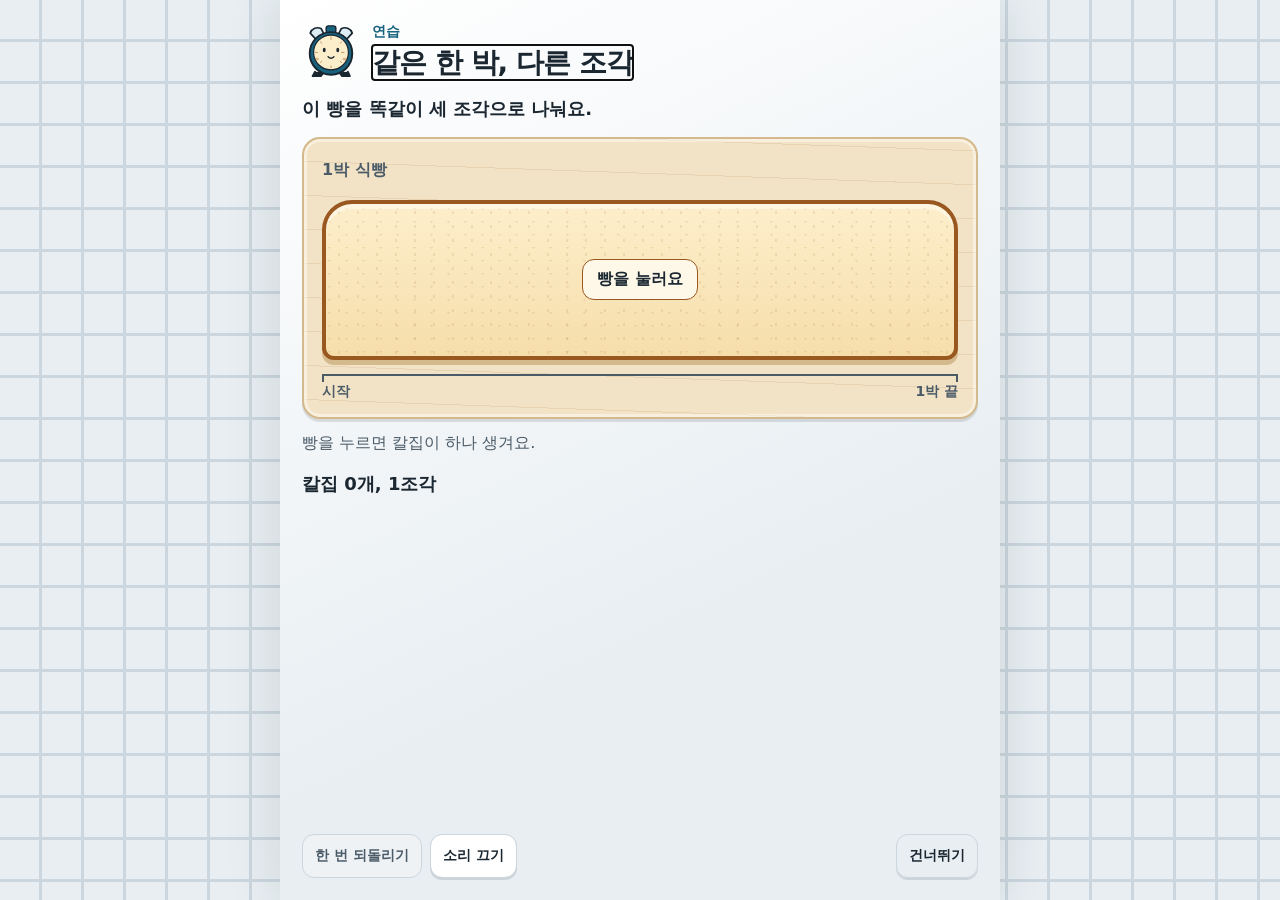
==== commit 5c9bcb6a: "Improve first-play bread workshop experience" ====
--- a/index.html
+++ b/index.html
@@ -693,6 +693,100 @@
 #app.tight[data-mode=free] .board.free-browse.paired .mold { height: 17px; }
 #app.tight[data-mode=free] .board.free-browse.paired .lane { height: 26px; }
 .book-scenes small { font-size: 12px; }
+.intro-screen {
+  gap: 16px;
+  padding: 22px;
+  background: linear-gradient(155deg, var(--panel), var(--counter) 68%);
+  overflow-y: auto;
+  overflow-x: hidden;
+  font-size: 1rem;
+}
+.intro-screen [hidden] { display: none !important; }
+#app[data-mode="intro"] #rotate { display: none; }
+.intro-screen > * { flex: none; }
+.intro-header { display: flex; align-items: center; gap: 12px; }
+.intro-header h1 { font-size: clamp(1.3125rem, 5.5vw, 1.75rem); line-height: 1.25; }
+.intro-timer { width: 58px; height: 58px; flex: none; }
+.intro-eyebrow { color: var(--steel); font-size: .875rem; font-weight: 800; margin-bottom: 3px; }
+.intro-instruction { font-weight: 800; font-size: 1.125rem; line-height: 1.4; }
+.intro-board {
+  border: 2px solid var(--board-edge);
+  border-radius: 18px;
+  padding: 20px 18px 16px;
+  background-color: var(--board);
+  background-image: repeating-linear-gradient(2deg, transparent 0 17px, var(--wood-grain) 17px 18px, transparent 18px 34px);
+  box-shadow: inset 0 0 0 3px var(--wood-glint), 0 3px 0 var(--ink-shadow);
+}
+.intro-whole-label { margin-bottom: 18px; font-weight: 800; color: var(--ink-2); }
+.intro-loaf {
+  position: relative;
+  width: 100%;
+  display: block;
+  border: 4px solid var(--crust);
+  border-radius: 30px 30px 12px 12px;
+  background-color: var(--crumb);
+  background-image: radial-gradient(ellipse 1.6px 1px at 21% 35%, var(--wood-grain) 98%, transparent), radial-gradient(ellipse 1.4px 1.2px at 68% 61%, var(--wood-grain) 98%, transparent), linear-gradient(0deg, var(--crumb-2), var(--crumb));
+  background-size: 17px 13px, 19px 14px, 100% 100%;
+  box-shadow: inset 0 5px 0 var(--wood-glint), 0 5px 0 var(--board-edge);
+  padding: 0;
+  overflow: hidden;
+}
+.intro-cut-loaf { min-height: 160px; cursor: pointer; }
+.intro-cut-loaf:active { transform: translateY(1px); }
+.intro-pieces, .intro-marks { position: absolute; inset: 0; pointer-events: none; }
+.intro-piece { position: absolute; top: 0; bottom: 0; display: grid; place-items: center; }
+.intro-piece:nth-child(even) { background: color-mix(in srgb, var(--crumb-2) 65%, transparent); }
+.intro-mark { position: absolute; top: 0; bottom: 0; width: 0; border-left: 3px dashed var(--crust); }
+.intro-tap-label {
+  position: relative;
+  display: inline-block;
+  background: var(--paper);
+  border: 1px solid var(--crust);
+  padding: 8px 14px;
+  border-radius: 12px;
+  font-weight: 800;
+  color: var(--ink);
+}
+.intro-ruler { display: flex; justify-content: space-between; border-top: 2px solid var(--ink-2); margin-top: 14px; padding-top: 7px; color: var(--ink-2); font-size: .875rem; font-weight: 800; }
+.intro-ruler > span::before { content: ""; display: block; height: 7px; border-left: 2px solid var(--ink-2); margin-top: -8px; }
+.intro-ruler > span:last-child { text-align: right; }
+.intro-ruler > span:last-child::before { border-left: 0; border-right: 2px solid var(--ink-2); }
+.intro-action-hint { margin-top: 12px; color: var(--ink-2); line-height: 1.5; }
+.intro-status { font-weight: 800; font-size: 1.125rem; min-height: 1.5em; }
+.intro-footer { display: flex; flex-wrap: wrap; align-items: center; gap: 8px; margin-top: auto; }
+.intro-footer .btn { min-width: 44px; min-height: 44px; font-size: .875rem; padding: 9px 12px; }
+.intro-footer .intro-skip { margin-left: auto; background: transparent; }
+.intro-compare-title { font-size: 1.0625rem; line-height: 1.4; margin: 0 0 12px; }
+.intro-compare-board { position: relative; }
+.intro-boundaries { display: flex; justify-content: space-between; font-size: .875rem; color: var(--ink-2); font-weight: 800; margin-bottom: 8px; }
+.intro-comparison-row + .intro-comparison-row { margin-top: 16px; }
+.intro-row-heading { display: flex; align-items: center; justify-content: space-between; gap: 8px; margin-bottom: 6px; }
+.intro-row-heading strong { font-size: 1rem; }
+.intro-score { width: 114px; height: 50px; flex: none; overflow: visible; }
+.intro-comparison-loaf { height: 70px; border-radius: 18px 18px 8px 8px; }
+.intro-note-name { font-size: .9375rem; line-height: 1.4; margin-top: 7px; font-weight: 700; }
+.intro-explanation { font-size: 1.125rem; font-weight: 800; line-height: 1.45; margin-top: 14px; }
+.intro-listen-actions { display: grid; grid-template-columns: 1fr 1fr; gap: 8px; margin-top: 14px; }
+.intro-listen-actions .btn { min-height: 48px; font-size: .9375rem; }
+.intro-audio-status { color: var(--ink-2); font-size: .875rem; line-height: 1.5; margin-top: 8px; }
+.intro-next { min-height: 52px; font-size: 1.0625rem; }
+@media (max-width: 359px) {
+  .intro-screen { padding: 16px; gap: 14px; }
+  .intro-header { gap: 8px; }
+  .intro-timer { width: 44px; height: 44px; }
+  .intro-header h1 { font-size: 1.3125rem; }
+  .intro-board { padding: 16px 14px 14px; }
+  .intro-cut-loaf { min-height: 144px; }
+  .intro-listen-actions { grid-template-columns: 1fr; }
+}
+.intro-comparison-row.intro-playing { outline: 2px solid var(--steel); outline-offset: 5px; border-radius: 8px; }
+.intro-row-heading { flex-wrap: wrap; }
+.intro-playing-label { margin-left: auto; font-size: .875rem; font-weight: 800; color: var(--steel); }
+.intro-playhead { position: absolute; left: 0; top: 0; bottom: 0; width: 3px; background: var(--ink); transform: translateX(-50%); pointer-events: none; }
+.intro-piece.intro-current { box-shadow: inset 0 0 0 4px var(--steel); background-color: var(--lit); }
+.intro-finished .intro-loaf { border-right-width: 7px; }
+.intro-reduced .intro-playhead { display: none; }
+#introListen2[aria-pressed="true"], #introListen3[aria-pressed="true"] { border-color: var(--steel); background-color: var(--steel-soft); }
 </style>
 </head>
 <body>
@@ -1020,6 +1114,58 @@
     <p id="coachText"></p>
     <div id="coachChoices" hidden><button class="btn" id="coachYes" type="button">해 볼게요</button><button class="btn" id="coachNo" type="button">나중에</button></div>
   </div>
+    <section class="screen intro-screen" id="introScr" data-screen="intro" aria-labelledby="introTitle" hidden>
+    <header class="intro-header">
+      <svg class="intro-timer" viewBox="0 0 96 96" aria-hidden="true"><use href="#timer-normal"/></svg>
+      <div><p class="intro-eyebrow">연습</p><h1 id="introTitle" tabindex="-1">같은 한 박, 다른 조각</h1></div>
+    </header>
+    <p class="intro-instruction" id="introInstruction">이 빵을 똑같이 세 조각으로 나눠요.</p>
+
+    <div id="introCutStage">
+      <div class="intro-board">
+        <p class="intro-whole-label" id="introWholeLabel"></p>
+        <button class="intro-loaf intro-cut-loaf" id="introBread" type="button" aria-describedby="introActionHint introStatus">
+          <span class="intro-pieces" id="introBreadPieces" aria-hidden="true"></span>
+          <span class="intro-marks" id="introBreadMarks" aria-hidden="true"></span>
+          <span class="intro-tap-label" aria-hidden="true">빵을 눌러요</span>
+        </button>
+        <div class="intro-ruler" aria-hidden="true"><span>시작</span><span id="introCutEnd"></span></div>
+      </div>
+      <p class="intro-action-hint" id="introActionHint">빵을 누르면 칼집이 하나 생겨요.</p>
+    </div>
+
+    <div id="introCompareStage" hidden>
+      <h2 class="intro-compare-title" id="introCompareTitle" tabindex="-1">두 빵의 시작과 끝을 비교해요.</h2>
+      <div class="intro-board intro-compare-board">
+        <div class="intro-boundaries" aria-hidden="true"><span>같은 시작</span><span>같은 끝</span></div>
+        <div class="intro-comparison-row" id="introRow2" data-pieces="2">
+          <div class="intro-row-heading"><strong>두 조각</strong><svg class="intro-score" id="introScore2" role="img"></svg></div>
+          <div class="intro-loaf intro-comparison-loaf" id="introLoaf2" aria-hidden="true"></div>
+          <p class="intro-note-name" id="introName2"></p>
+        </div>
+        <div class="intro-comparison-row" id="introRow3" data-pieces="3">
+          <div class="intro-row-heading"><strong>세 조각</strong><svg class="intro-score" id="introScore3" role="img"></svg></div>
+          <div class="intro-loaf intro-comparison-loaf" id="introLoaf3" aria-hidden="true"></div>
+          <p class="intro-note-name" id="introName3"></p>
+        </div>
+        <div class="intro-ruler" aria-hidden="true"><span>시작</span><span id="introCompareEnd"></span></div>
+      </div>
+      <p class="intro-explanation">조각 수가 달라도 둘 다 한 박이에요.</p>
+      <div class="intro-listen-actions">
+        <button class="btn" id="introListen2" type="button" disabled>두 조각 듣기</button>
+        <button class="btn" id="introListen3" type="button" disabled>세 조각 듣기</button>
+      </div>
+      <p class="intro-audio-status" id="introAudioStatus">소리 없이도 비교할 수 있어요.</p>
+    </div>
+
+    <p class="intro-status" id="introStatus" role="status" aria-live="polite" aria-atomic="true"></p>
+    <button class="btn pri intro-next" id="introNext" type="button" hidden>다음 주문</button>
+    <footer class="intro-footer">
+      <button class="btn" id="introUndo" type="button" disabled>한 번 되돌리기</button>
+      <button class="btn" id="introMute" type="button" hidden aria-pressed="false">소리 끄기</button>
+      <button class="btn intro-skip" id="introSkip" type="button">건너뛰기</button>
+    </footer>
+  </section>
   <section class="screen extras-panel" id="bookScr" data-screen="book" aria-label="레시피북" hidden>
   <div class="extras-head">
     <h1 class="book-heading"><svg class="book-cover" viewBox="0 0 100 74" aria-hidden="true"><use href="#book-art"/></svg>레시피북</h1>
@@ -1280,6 +1426,7 @@
   guide: true, slow: false, offset: 0, showMs: true, sheet: false,
   lean: 0, leanHintUsed: false, unlockedNext: false, soundHelp: false,
   calibFrom: "title", calibResult: null, calibMessage: "", calibActive: false,
+  intro: { stage: "cut", cuts: 0 },
   free: null, back: "", resetAsk: false,
 };
 function setState(patch) {
@@ -1437,11 +1584,11 @@
   if (state.dev || state.screen !== "shift" || state.sheet || !o) return null;
   if (step === 1 && o.id === "d0-01" && state.phase === "pick") {
     return state.sel === null
-      ? { target: "shelf", text: "줄을 누르면 식빵이 도마에 올라와요." }
-      : { target: "board", text: "길이는 아래 눈금으로 읽어요." };
+      ? { target: "shelf", text: "선반의 줄을 눌러 식빵을 올려요." }
+      : { target: "board", text: "도마 아래 눈금으로 길이를 읽어요." };
   }
   if (step === 2 && o.id === "d1-01" && state.phase === "mark") {
-    return { target: "board", text: "빵을 탭하면 칼집이 하나 늘어요." };
+    return { target: "board", text: "도마의 빵을 누르면 칼집이 하나 생겨요." };
   }
   if (step === 3 && o.id === "d1-01" && state.phase === "slice" && ["ready", "result"].includes(state.sub)) {
     if (!state.sliced) return { target: "controls", text: "먼저 기계가 써는 걸 봐요." };
@@ -1578,8 +1725,27 @@
   renderShelf(o);
   renderBoard();
   $("readout").className = "readout " + S.msg.tone;
-  $("readout").textContent = S.msg.text;
+  $("readout").textContent = firstOrderMessage(o);
   renderControls(o);
+}
+function firstOrderMessage(o) {
+  if (o.id === "d0-01" && S.phase === "pick") {
+    if (S.sel === null) return "선반의 식빵 줄을 누르면 도마에 올라와요.";
+    if (S.msg.tone === "bad") return `고른 식빵은 ${beatsKo(loafBeats(S.sel))}이에요. ${beatsKo(loafBeats(o.loaf))} 길이를 선반에서 찾아요.`;
+    if (S.msg.tone === "warn") return `고른 식빵은 ${beatsKo(loafBeats(S.sel))}이에요. 도마를 보고 ‘이 빵 고르기’를 눌러요.`;
+    return "도마의 길이를 눈금으로 읽고 ‘이 빵 고르기’를 눌러요.";
+  }
+  if (o.id === "d1-01" && S.phase === "mark") {
+    const pieces = S.cuts[0] + 1;
+    if (S.msg.tone === "warn") return `${o.ns[0]}조각으로 고쳐 두었어요. ‘두 조각으로 썰기’를 눌러요.`;
+    if (S.msg.tone === "bad") return pieces < o.ns[0]
+      ? `지금은 ${pieces}조각이에요. 도마의 빵을 눌러 칼집을 더해요.`
+      : `지금은 ${pieces}조각이에요. − 로 칼집을 줄여 ${o.ns[0]}조각을 만들어요.`;
+    return pieces === o.ns[0]
+      ? `지금은 ${pieces}조각이에요. ‘두 조각으로 썰기’를 눌러요.`
+      : `지금은 ${pieces}조각이에요. 빵을 누르거나 + 로 칼집을 내요.`;
+  }
+  return S.msg.text;
 }
 function renderHud() {
   const d = dayOf(S.day), n = d.orders.length, last = queueOf(n, S.results).length - 1, cur = baseAt(S);
@@ -1641,9 +1807,16 @@
   $("cSlice").toggleAttribute("hidden", ph !== "slice");
   $("cDeliver").toggleAttribute("hidden", ph !== "deliver");
   $("cScene").toggleAttribute("hidden", ph !== "scene");
+  if (ph === "pick") {
+    $("pickOk").textContent = o.id === "d0-01" ? "이 빵 고르기" : "확정";
+    $("pickOk").disabled = o.id === "d0-01" && S.sel === null;
+  }
   if (PAINT[ph]) PAINT[ph](o);
 }
-PAINT.mark = (o) => { $("markOut").textContent = (o.ns.length > 1 ? `${S.focus + 1}번째 · ` : "") + `칼집 ${S.cuts[S.focus] || 0}번`; };
+PAINT.mark = (o) => {
+  $("markOut").textContent = (o.ns.length > 1 ? `${S.focus + 1}번째 · ` : "") + `칼집 ${S.cuts[S.focus] || 0}번`;
+  $("markOk").textContent = o.id === "d1-01" ? "두 조각으로 썰기" : "확정";
+};
 PAINT.label = (o) => {
   $("yes").disabled = S.wrong.includes("y");
   $("no").disabled = S.wrong.includes("n");
@@ -1709,6 +1882,8 @@
   $("openSet").setAttribute("aria-expanded", String(S.sheet));
 
   if (switched && work) measure();
+  if (switched && S.screen !== "intro") stopIntro();
+  if (S.screen === "intro") { renderIntro(); renderIntroAudio(); }
   if (S.screen === "title") {
     const active = !!fromActive(S, save.active);
     $("resume").toggleAttribute("hidden", !active);
@@ -1746,7 +1921,9 @@
 }
 function renderCoach() {
   const bubble = $("coach");
-  const c = coachFor(S, S.screen === "shift" ? orderAt(S) : null, tutorialStep());
+  const o = S.screen === "shift" ? orderAt(S) : null;
+  const inlineHelp = (o?.id === "d0-01" && S.phase === "pick") || (o?.id === "d1-01" && S.phase === "mark");
+  const c = inlineHelp ? null : coachFor(S, o, tutorialStep());
   bubble.toggleAttribute("hidden", !c);
   if (!c) return;
   const anchor = $(c.target).getBoundingClientRect(), app = $("app").getBoundingClientRect();
@@ -1986,7 +2163,7 @@
 const SAVE_KEY = "sbg_save_v1", BACKUP_KEY = "sbg_save_v1_backup";
 const defaultSave = () => ({
   version: 1,
-  settings: { volume: 0.8, muted: false, guide: true, slow: false, tapOffsetMs: 0, calibrated: false, showMs: true, motion: "system", tutorialSeen: false, tutorialStep: 0 },
+  settings: { volume: 0.8, muted: false, guide: true, slow: false, tapOffsetMs: 0, calibrated: false, showMs: true, motion: "system", tutorialSeen: false, tutorialStep: 0, introSeen: false },
   days: {},  // "d0": { passed, stamp(0 없음 · 1 도장 · 2 장인 도장), runs, best(● 수의 최고) }
   recipes: {},  // "4/3": { got, knife(0 없음 · 1 들쭉날쭉 · 2 고른 편 · 3 장인) }
   loaves: [],  // 얻은 덩이 카드(음표 분모)
@@ -2584,6 +2761,287 @@
   $("settingsErase").addEventListener("click", resetExtraData);
 }
 
+// 맛보기의 입력은 주문·점수 계산에서 독립적으로 처리한다.
+function introTransition(intro, event) {
+  if (event === "CUT" && intro.stage === "cut" && intro.cuts < 2) {
+    const cuts = intro.cuts + 1;
+    return { stage: cuts === 2 ? "compare" : "cut", cuts };
+  }
+  if (event === "UNDO" && intro.cuts > 0) return { stage: "cut", cuts: intro.cuts - 1 };
+  return intro;
+}
+
+function introRoute(saved, hasValidActive = false) {
+  const history = Object.keys(saved.days || {}).length > 0
+    || Object.keys(saved.recipes || {}).length > 0
+    || (saved.loaves || []).length > 0
+    || Number(saved.stats?.orders) > 0;
+  return hasValidActive || saved.settings?.introSeen || history ? "title" : "intro";
+}
+
+let introStagePainted = "";
+let introCutsPainted = -1;
+let introBound = false;
+
+function introPieces(n) {
+  return Array.from({ length: n }, (_, i) => `<span class="intro-piece" data-piece="${i}" style="left:${100 * i / n}%;width:${100 / n}%"></span>`).join("");
+}
+function introMarks(n) {
+  return Array.from({ length: n - 1 }, (_, i) => `<span class="intro-mark" style="left:${100 * (i + 1) / n}%"></span>`).join("");
+}
+function introText(id, text) {
+  const node = $(id);
+  if (node.textContent !== text) node.textContent = text;
+}
+
+function renderIntro() {
+  if (S.screen !== "intro") return;
+  const intro = S.intro, compare = intro.stage === "compare";
+  const stageChanged = intro.stage !== introStagePainted;
+  $("introCutStage").hidden = compare;
+  $("introCompareStage").hidden = !compare;
+  $("introNext").hidden = !compare;
+  $("introUndo").disabled = intro.cuts === 0;
+  $("introBread").disabled = compare;
+  introText("introInstruction", compare ? "세 조각이 되었어요." : "이 빵을 똑같이 세 조각으로 나눠요.");
+  introText("introStatus", `칼집 ${intro.cuts}개, ${intro.cuts + 1}조각`);
+
+  if (introCutsPainted !== intro.cuts) {
+    introCutsPainted = intro.cuts;
+    const n = intro.cuts + 1;
+    $("introBreadPieces").innerHTML = introPieces(n);
+    $("introBreadMarks").innerHTML = introMarks(n);
+    $("introBread").setAttribute("aria-label", `식빵 ${n}조각. 누르면 칼집 하나를 더해요.`);
+  }
+  if (stageChanged && compare) {
+    for (const n of [2, 3]) {
+      const spec = specOf(4, n), label = labelOf(spec), score = $("introScore" + n);
+      $("introLoaf" + n).innerHTML = introPieces(n) + introMarks(n);
+      introText("introName" + n, nameKo(spec) + (spec.isTuplet ? "" : " · 일반 분할"));
+      score.setAttribute("viewBox", "0 0 114 50");
+      score.setAttribute("aria-label", labelKo(label));
+      score.innerHTML = notesSvg(label, evenXs(n, 114), 114, 50, false, "var(--board)");
+    }
+  }
+  introText("introWholeLabel", `${beatsKo(loafBeats(4))} 식빵`);
+  introText("introCutEnd", `${beatsKo(loafBeats(4))} 끝`);
+  introText("introCompareEnd", `${beatsKo(loafBeats(4))} 끝`);
+  if (stageChanged && introStagePainted) {
+    (compare ? $("introCompareTitle") : $("introBread")).focus({ preventScroll: true });
+  }
+  introStagePainted = intro.stage;
+}
+
+function changeIntro(event) {
+  if (S.screen !== "intro") return;
+  const next = introTransition(S.intro, event);
+  if (next === S.intro) return;
+  stopIntro();
+  setState({ intro: next });
+}
+
+function completeIntro() {
+  if (S.screen !== "intro") return;
+  stopIntro();
+  save.settings = { ...save.settings, introSeen: true };
+  store.save(save);
+  advanceTutorial(1);
+  openDay("d0", { checkSound: false });
+}
+
+function bindIntro() {
+  if (introBound) return;
+  introBound = true;
+  $("introBread").addEventListener("click", () => changeIntro("CUT"));
+  $("introUndo").addEventListener("click", () => changeIntro("UNDO"));
+  $("introSkip").addEventListener("click", completeIntro);
+  $("introNext").addEventListener("click", completeIntro);
+}
+
+// 맛보기는 준비 박 없이 한 덩이의 길이만 재생한다.
+function introPlan(n, bpm = 60) {
+  if (n !== 2 && n !== 3) throw new RangeError("맛보기 조각 수가 범위를 벗어났어요.");
+  const spec = specOf(4, n), beat = beatSec(bpm), total = num(toBeats(spec.T));
+  const pieceSeconds = num(toBeats(spec.piece)) * beat;
+  const ev = onsets(spec).map((at) => ({
+    t: num(toBeats(at)), type: "tone", midi: 79,
+    dur: Math.min(0.22, pieceSeconds * 0.9), peak: 0.36, hold: false,
+  }));
+  return { n, Tb: total, beat, total, countIn: 0, span: total, ev };
+}
+
+let introRun = null;
+let introRaf = 0;
+let introToken = 0;
+let introAudioBound = false;
+let introMuted = false;
+
+function introPlaybackState() {
+  return {
+    active: !!introRun, token: introToken, n: introRun?.plan.n || null,
+    clock: introRun?.clock || null, elapsed: introRun?.elapsed || 0,
+    scheduled: introRun?.scheduled || 0, groupSize: introRun?.source?.group.size() || 0,
+  };
+}
+function introReadyToPlay() {
+  return S.screen === "intro" && S.intro.stage === "compare" && !document.hidden;
+}
+function introAudioText(text) {
+  introText("introAudioStatus", text);
+}
+function resetIntroPlaybackVisuals() {
+  for (const n of [2, 3]) {
+    const row = $("introRow" + n);
+    row.classList.remove("intro-playing", "intro-finished", "intro-reduced");
+    row.querySelectorAll(".intro-piece").forEach((piece) => piece.classList.remove("intro-current"));
+    const line = row.querySelector(".intro-playhead");
+    if (line) { line.hidden = true; line.style.left = "0%"; }
+    $("introListen" + n).setAttribute("aria-pressed", "false");
+    const label = $("introPlaying" + n);
+    if (label) label.textContent = "";
+  }
+}
+function disposeIntroSource(r) {
+  if (!r?.source) return;
+  r.source.group.silence();
+  r.source.out.disconnect();
+  r.source.ctx.removeEventListener("statechange", r.onAudioState);
+  r.source = null;
+}
+function stopIntro() {
+  introToken++;
+  cancelAnimationFrame(introRaf);
+  introRaf = 0;
+  disposeIntroSource(introRun);
+  introRun = null;
+  resetIntroPlaybackVisuals();
+}
+function introVisualFallback(r) {
+  disposeIntroSource(r);
+  r.clock = "visual";
+  r.perfStart = performance.now() / 1000 - r.elapsed;
+  r.scheduled = 0;
+  introAudioText("소리 없이도 비교할 수 있어요.");
+}
+function renderIntroAudio() {
+  if (S.screen !== "intro") return;
+  $("introMute").hidden = false;
+  $("introMute").textContent = introMuted ? "소리 켜기" : "소리 끄기";
+  $("introMute").setAttribute("aria-pressed", String(introMuted));
+  for (const n of [2, 3]) {
+    $("introListen" + n).disabled = false;
+    const loaf = $("introLoaf" + n), row = $("introRow" + n);
+    if (!loaf.querySelector(".intro-playhead")) {
+      const line = document.createElement("span");
+      line.className = "intro-playhead";
+      line.setAttribute("aria-hidden", "true");
+      line.hidden = true;
+      loaf.append(line);
+    }
+    if (!$("introPlaying" + n)) {
+      const label = document.createElement("span");
+      label.id = "introPlaying" + n;
+      label.className = "intro-playing-label";
+      row.querySelector(".intro-row-heading").append(label);
+    }
+  }
+}
+function playIntro(n) {
+  if (!introReadyToPlay()) return;
+  stopIntro();
+  renderIntroAudio();
+  const plan = introPlan(n), token = introToken;
+  const r = {
+    plan, token, source: null, scheduled: 0, elapsed: 0, current: -1,
+    clock: "visual", perfStart: performance.now() / 1000,
+    audioStart: 0, stalled: makeStall(), onAudioState: null,
+  };
+  introRun = r;
+  const a = audio();
+  // Suspended resume promises never schedule late sounds for this playback.
+  const volume = masterGain({ ...save.settings, muted: false });
+  if (a?.state === "running" && !introMuted && volume > 0) {
+    try {
+      const out = a.createGain();
+      out.gain.value = volume;
+      out.connect(a.destination);
+      r.source = { ctx: a, out, noise: AUDIO.noise, group: makeGroup() };
+      r.onAudioState = () => {
+        if (introRun === r && a.state !== "running") introVisualFallback(r);
+      };
+      a.addEventListener("statechange", r.onAudioState);
+      r.clock = "audio";
+      r.audioStart = a.currentTime + 0.04;
+      schedule(r.source, plan, r.audioStart);
+      r.scheduled = plan.ev.length;
+    } catch (error) {
+      introVisualFallback(r);
+    }
+  }
+  const row = $("introRow" + n);
+  row.classList.add("intro-playing");
+  row.classList.toggle("intro-reduced", motionReduced());
+  $("introListen" + n).setAttribute("aria-pressed", "true");
+  $("introPlaying" + n).textContent = "재생 중";
+  introAudioText(r.clock === "audio" ? "선택한 줄이 한 박 동안 재생돼요." : "소리 없이도 비교할 수 있어요.");
+  introRaf = requestAnimationFrame(frameIntro);
+}
+function frameIntro() {
+  const r = introRun;
+  if (!r || r.token !== introToken) return;
+  if (!introReadyToPlay()) { stopIntro(); return; }
+  const perfNow = performance.now();
+  if (r.clock === "audio") {
+    const a = r.source.ctx;
+    const now = a.currentTime - (a.outputLatency || a.baseLatency || 0);
+    r.elapsed = Math.max(0, now - r.audioStart);
+    if (r.stalled(now, perfNow)) introVisualFallback(r);
+  } else r.elapsed = Math.max(0, perfNow / 1000 - r.perfStart);
+  const duration = r.plan.total * r.plan.beat;
+  const fraction = Math.min(1, r.elapsed / duration), finished = fraction >= 1;
+  const index = finished ? -1 : Math.min(r.plan.n - 1, Math.floor(fraction * r.plan.n));
+  const row = $("introRow" + r.plan.n), line = row.querySelector(".intro-playhead");
+  const reduced = motionReduced();
+  row.classList.toggle("intro-reduced", reduced);
+  line.hidden = reduced || finished;
+  if (!reduced) line.style.left = fraction * 100 + "%";
+  if (index !== r.current) {
+    r.current = index;
+    row.querySelectorAll(".intro-piece").forEach((piece, i) => piece.classList.toggle("intro-current", i === index));
+  }
+  if (finished) {
+    disposeIntroSource(r);
+    introRun = null;
+    introRaf = 0;
+    row.classList.remove("intro-playing");
+    row.classList.add("intro-finished");
+    $("introListen" + r.plan.n).setAttribute("aria-pressed", "false");
+    $("introPlaying" + r.plan.n).textContent = "한 박 끝";
+    introAudioText("재생이 끝났어요. 두 줄은 같은 한 박이에요.");
+    return;
+  }
+  introRaf = requestAnimationFrame(frameIntro);
+}
+function bindIntroAudio() {
+  if (introAudioBound) return;
+  introAudioBound = true;
+  introMuted = !!save.settings.muted;
+  for (const n of [2, 3]) $("introListen" + n).addEventListener("click", () => playIntro(n));
+  $("introMute").addEventListener("click", () => {
+    stopIntro();
+    introMuted = !introMuted;
+    renderIntroAudio();
+    introAudioText(introMuted ? "소리 없이도 비교할 수 있어요." : "듣기 버튼을 눌러 소리를 확인해요.");
+  });
+  $("introAudioStatus").setAttribute("role", "status");
+  $("introAudioStatus").setAttribute("aria-live", "polite");
+  document.addEventListener("visibilitychange", () => {
+    if (document.hidden) stopIntro();
+  });
+  window.addEventListener("pagehide", stopIntro);
+  window.addEventListener("hashchange", stopIntro);
+}
+
 // == 11 TESTS ==
 // ── 검사 러너: 검사는 실패하면 던진다. 화면과 저장을 건드리지 않는다 ──
 const TOTAL = { TH: 13, LB: 6, JD: 8, GN: 6, AU: 6, ST: 5, SV: 4, CT: 3 };  // 묶음별 검사 수. 합계 51
@@ -3220,12 +3678,14 @@
   const mode = save.settings.motion;
   return mode === "reduced" || (mode === "system" && matchMedia("(prefers-reduced-motion: reduce)").matches);
 }
-window.__sbg = { state: () => S, run: () => run, clock: () => clock(), audioCtx: () => ctx, lastJudge: () => lastJudge, laneLw: () => laneLw, saved: () => save, orderAt, choicesOf, labelKo, labelBeats, queueOf, dayOf };
+window.__sbg = { introPlayback: introPlaybackState, introPlan, state: () => S, run: () => run, clock: () => clock(), audioCtx: () => ctx, lastJudge: () => lastJudge, laneLw: () => laneLw, saved: () => save, orderAt, choicesOf, labelKo, labelBeats, queueOf, dayOf };
 
 function boot() {
   store = makeStore(pickBackend());
   save = store.load();
   bindWorkbench();
+  bindIntro();
+  bindIntroAudio();
   if (typeof bindCalibration === "function") bindCalibration();
   if (typeof bindExtras === "function") bindExtras();
   const tests = runTests(), set = save.settings, base = { guide: set.guide, slow: set.slow, offset: set.tapOffsetMs, showMs: set.showMs };
@@ -3241,7 +3701,7 @@
     setState(Object.assign(base, { screen: "shift", day: d.id, sliced: false, cards: [], dev: true, sum: null }, jump ? Object.assign({ idx: i, results: fake }, enterOrder(at, jump)) : openAt(at, i, fake)));
     return;
   }
-  setState(base);
+  setState({ ...base, screen: introRoute(save, !!fromActive(S, save.active)) });
 }
 
 boot();
